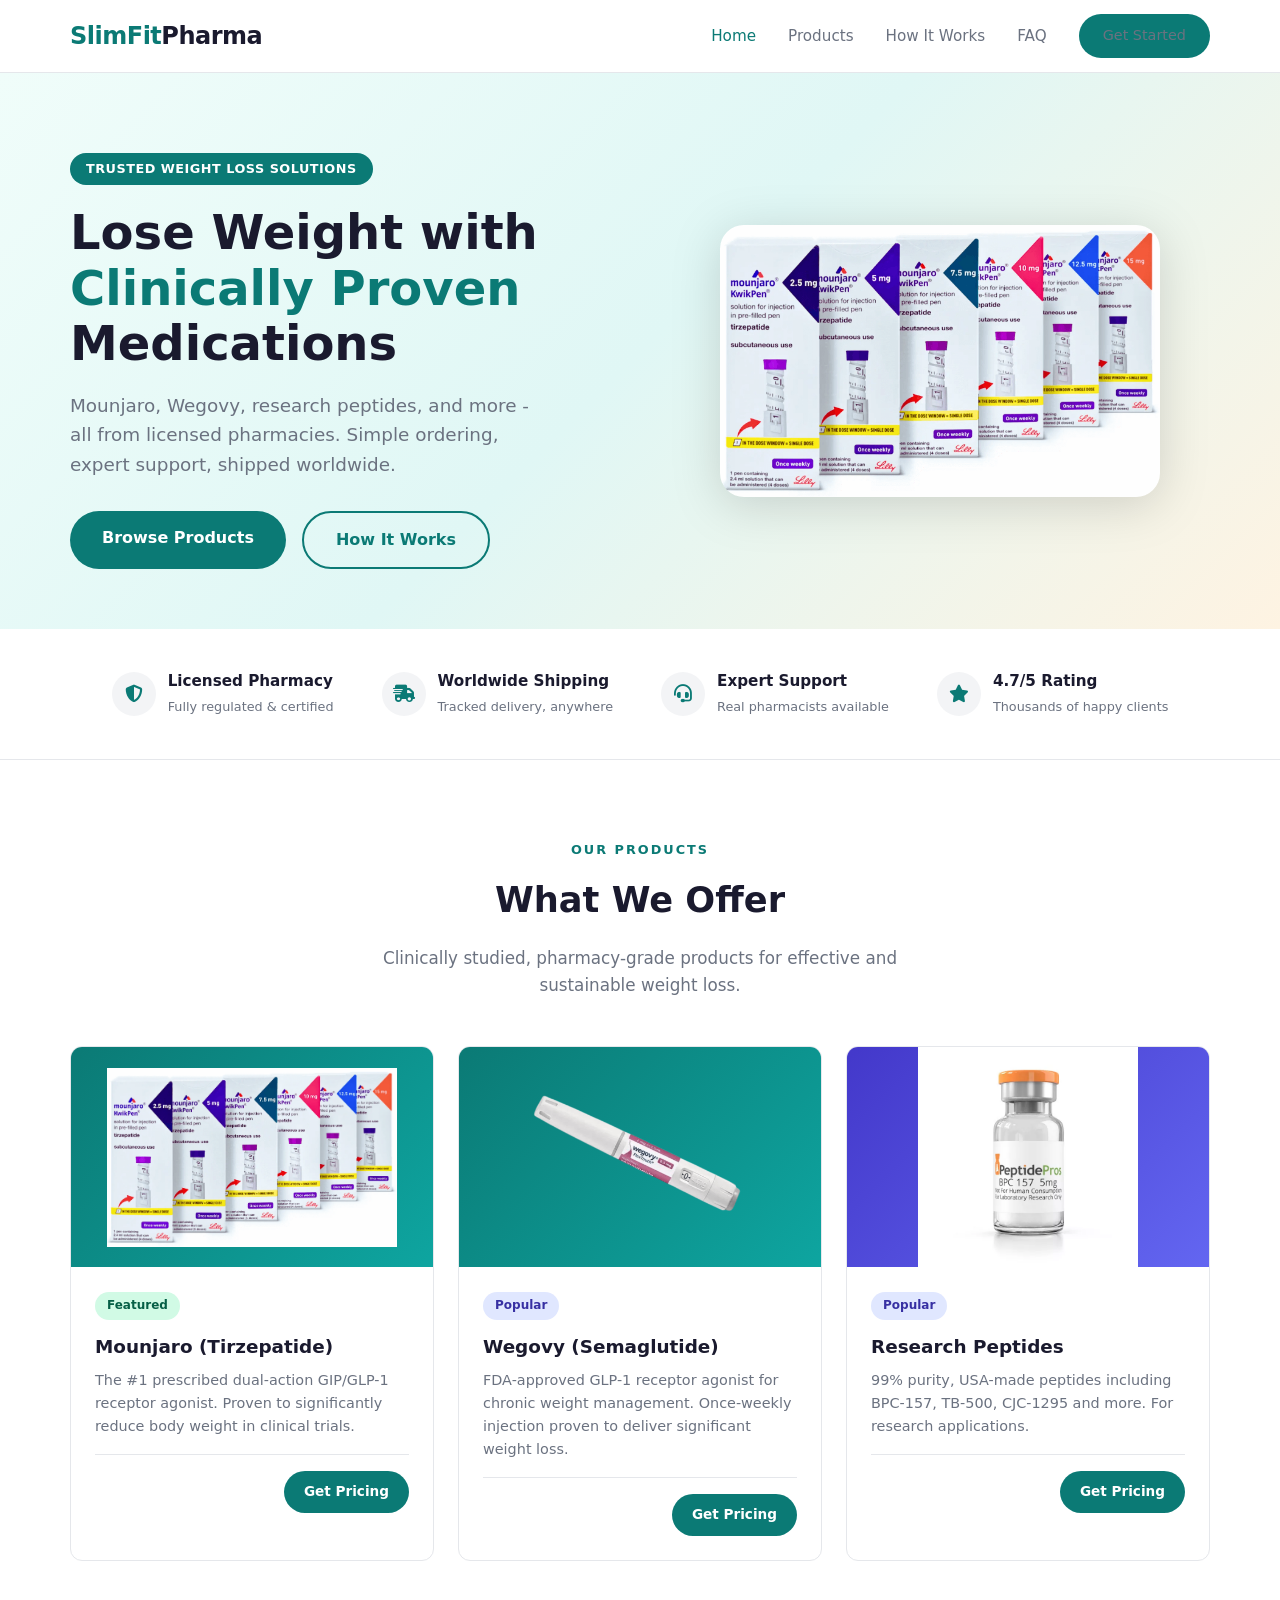
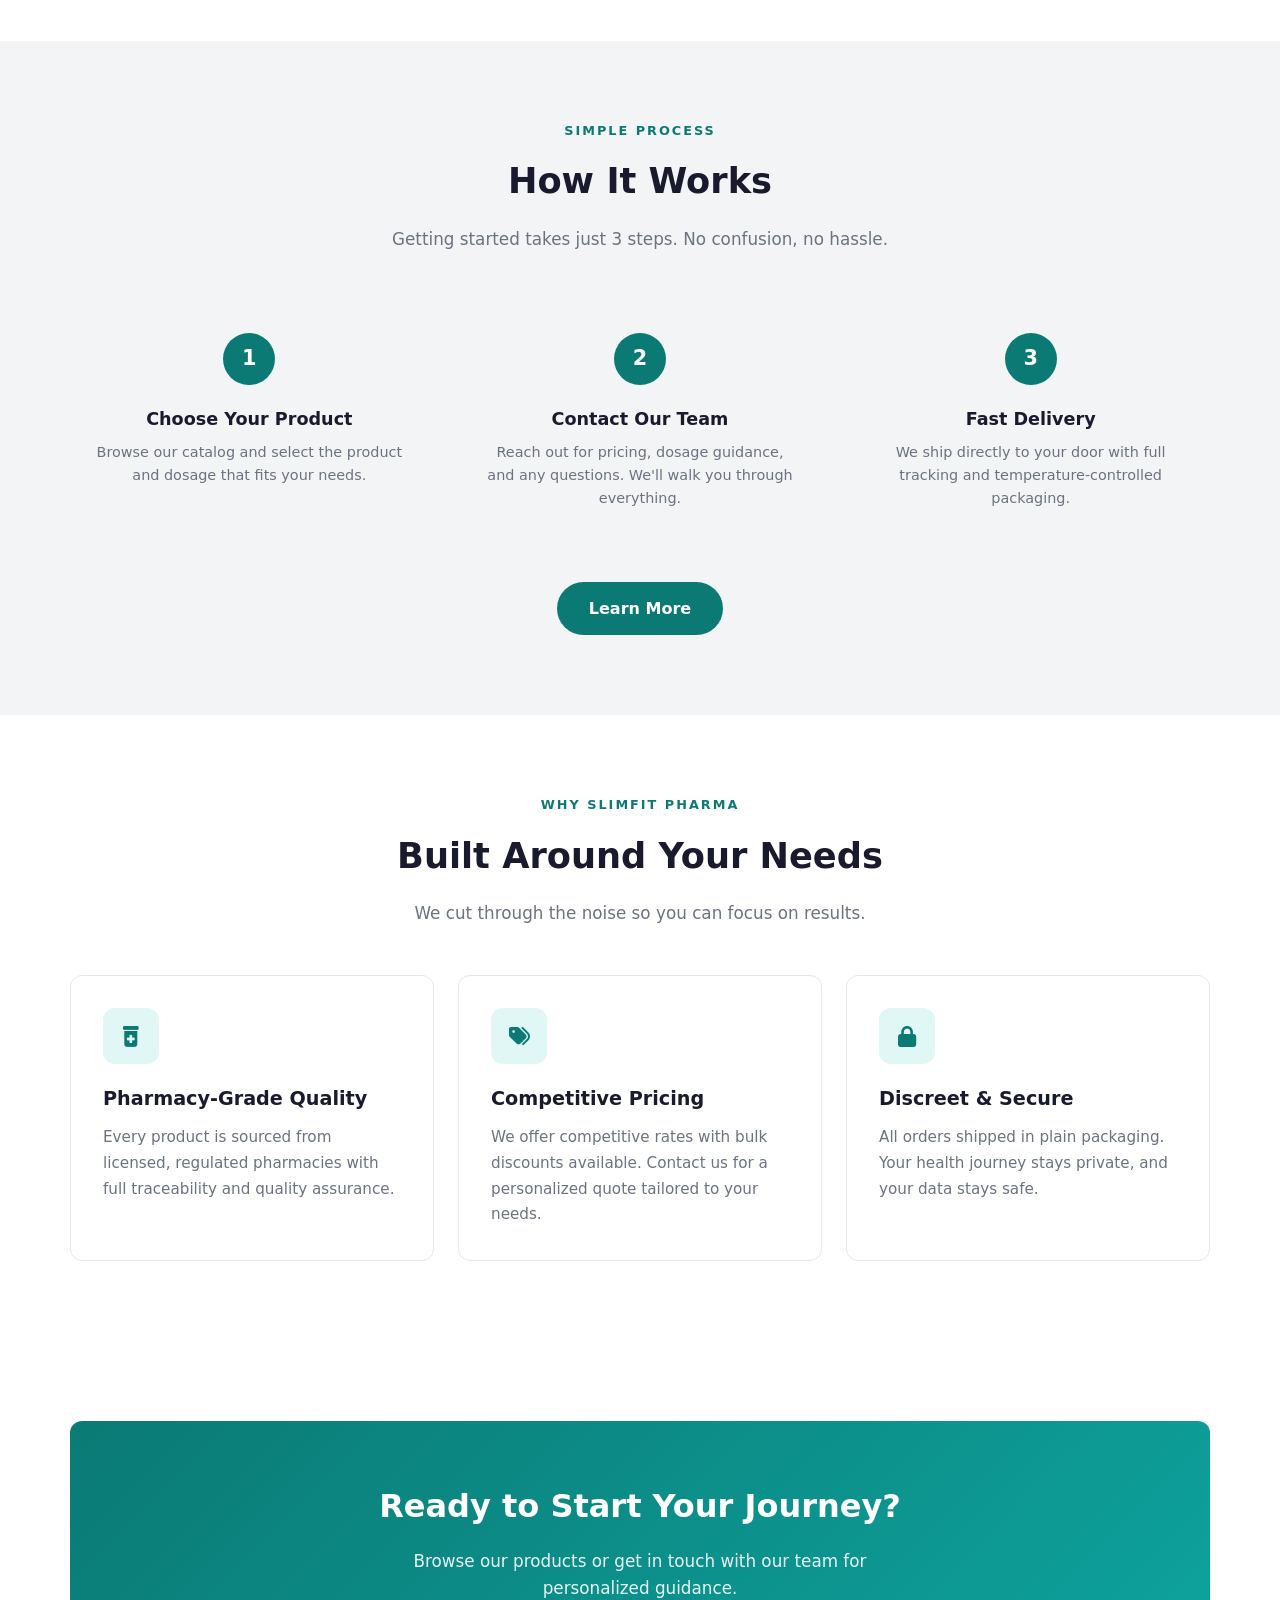
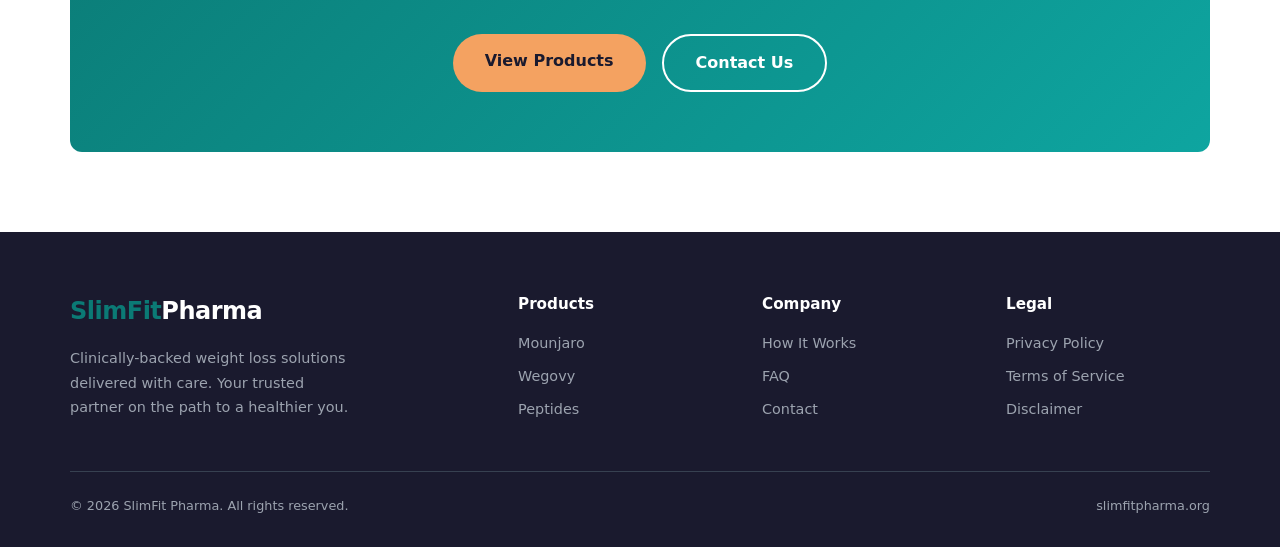
==== index.html @ 724f71b5 "Remove prices, add Wegovy, worldwide shipping, contact-first flow - All prices removed from product " ====
<!DOCTYPE html>
<html lang="en">
<head>
  <meta charset="UTF-8">
  <meta name="viewport" content="width=device-width, initial-scale=1.0">
  <title>SlimFit Pharma - Your Weight Loss Journey, Simplified</title>
  <meta name="description" content="Clinically-backed weight loss solutions. Mounjaro, peptides, and more - delivered to your door with expert guidance.">
  <link rel="stylesheet" href="https://cdnjs.cloudflare.com/ajax/libs/font-awesome/6.5.1/css/all.min.css">
  <link rel="stylesheet" href="css/style.css">
</head>
<body>

  <!-- HEADER -->
  <header>
    <nav class="nav container">
      <a href="index.html" class="logo">SlimFit<span>Pharma</span></a>
      <ul class="nav-links">
        <li><a href="index.html" class="active">Home</a></li>
        <li><a href="products.html">Products</a></li>
        <li><a href="how-it-works.html">How It Works</a></li>
        <li><a href="faq.html">FAQ</a></li>
        <li><a href="contact.html" class="btn btn-primary nav-cta">Get Started</a></li>
      </ul>
      <button class="hamburger" aria-label="Toggle menu">
        <span></span><span></span><span></span>
      </button>
    </nav>
  </header>

  <!-- HERO -->
  <section class="hero">
    <div class="container hero-content">
      <div class="hero-text">
        <span class="hero-badge">TRUSTED WEIGHT LOSS SOLUTIONS</span>
        <h1>Lose Weight with <em>Clinically Proven</em> Medications</h1>
        <p>Mounjaro, Wegovy, research peptides, and more - all from licensed pharmacies. Simple ordering, expert support, shipped worldwide.</p>
        <div class="hero-buttons">
          <a href="products.html" class="btn btn-primary">Browse Products</a>
          <a href="how-it-works.html" class="btn btn-secondary">How It Works</a>
        </div>
      </div>
      <div class="hero-visual">
        <img src="images/mounjaro-kwikpen.png" alt="Mounjaro KwikPen" class="hero-img">
      </div>
    </div>
  </section>

  <!-- TRUST BAR -->
  <div class="trust-bar">
    <div class="container">
      <div class="trust-items">
        <div class="trust-item">
          <div class="trust-icon"><i class="fa-solid fa-shield-halved"></i></div>
          <div class="trust-text">
            <strong>Licensed Pharmacy</strong>
            <span>Fully regulated & certified</span>
          </div>
        </div>
        <div class="trust-item">
          <div class="trust-icon"><i class="fa-solid fa-truck-fast"></i></div>
          <div class="trust-text">
            <strong>Worldwide Shipping</strong>
            <span>Tracked delivery, anywhere</span>
          </div>
        </div>
        <div class="trust-item">
          <div class="trust-icon"><i class="fa-solid fa-headset"></i></div>
          <div class="trust-text">
            <strong>Expert Support</strong>
            <span>Real pharmacists available</span>
          </div>
        </div>
        <div class="trust-item">
          <div class="trust-icon"><i class="fa-solid fa-star"></i></div>
          <div class="trust-text">
            <strong>4.7/5 Rating</strong>
            <span>Thousands of happy clients</span>
          </div>
        </div>
      </div>
    </div>
  </div>

  <!-- FEATURED PRODUCTS -->
  <section>
    <div class="container">
      <div class="text-center">
        <p class="section-label">Our Products</p>
        <h2 class="section-title">What We Offer</h2>
        <p class="section-subtitle">Clinically studied, pharmacy-grade products for effective and sustainable weight loss.</p>
      </div>
      <div class="card-grid">
        <div class="product-card">
          <div class="product-image mounjaro-bg">
            <img src="images/mounjaro-kwikpen.png" alt="Mounjaro KwikPen" class="product-img">
          </div>
          <div class="product-body">
            <span class="product-tag tag-featured">Featured</span>
            <h3>Mounjaro (Tirzepatide)</h3>
            <p>The #1 prescribed dual-action GIP/GLP-1 receptor agonist. Proven to significantly reduce body weight in clinical trials.</p>
            <div class="product-meta">
              <a href="contact.html" class="btn btn-primary btn-sm">Get Pricing</a>
            </div>
          </div>
        </div>
        <div class="product-card">
          <div class="product-image mounjaro-bg">
            <img src="images/wegovy.png" alt="Wegovy Semaglutide Pen" class="product-img">
          </div>
          <div class="product-body">
            <span class="product-tag tag-popular">Popular</span>
            <h3>Wegovy (Semaglutide)</h3>
            <p>FDA-approved GLP-1 receptor agonist for chronic weight management. Once-weekly injection proven to deliver significant weight loss.</p>
            <div class="product-meta">
              <a href="contact.html" class="btn btn-primary btn-sm">Get Pricing</a>
            </div>
          </div>
        </div>
        <div class="product-card">
          <div class="product-image peptide-bg">
            <img src="images/bpc-157.jpg" alt="Research Peptides" class="product-img">
          </div>
          <div class="product-body">
            <span class="product-tag tag-popular">Popular</span>
            <h3>Research Peptides</h3>
            <p>99% purity, USA-made peptides including BPC-157, TB-500, CJC-1295 and more. For research applications.</p>
            <div class="product-meta">
              <a href="contact.html" class="btn btn-primary btn-sm">Get Pricing</a>
            </div>
          </div>
        </div>
      </div>
    </div>
  </section>

  <!-- HOW IT WORKS (preview) -->
  <section style="background: var(--light-gray);">
    <div class="container text-center">
      <p class="section-label">Simple Process</p>
      <h2 class="section-title">How It Works</h2>
      <p class="section-subtitle">Getting started takes just 3 steps. No confusion, no hassle.</p>
      <div class="steps">
        <div class="step">
          <div class="step-number">1</div>
          <h3>Choose Your Product</h3>
          <p>Browse our catalog and select the product and dosage that fits your needs.</p>
        </div>
        <div class="step">
          <div class="step-number">2</div>
          <h3>Contact Our Team</h3>
          <p>Reach out for pricing, dosage guidance, and any questions. We'll walk you through everything.</p>
        </div>
        <div class="step">
          <div class="step-number">3</div>
          <h3>Fast Delivery</h3>
          <p>We ship directly to your door with full tracking and temperature-controlled packaging.</p>
        </div>
      </div>
      <div style="margin-top: 40px;">
        <a href="how-it-works.html" class="btn btn-primary">Learn More</a>
      </div>
    </div>
  </section>

  <!-- WHY CHOOSE US -->
  <section>
    <div class="container">
      <div class="text-center">
        <p class="section-label">Why SlimFit Pharma</p>
        <h2 class="section-title">Built Around Your Needs</h2>
        <p class="section-subtitle">We cut through the noise so you can focus on results.</p>
      </div>
      <div class="card-grid">
        <div class="card">
          <div class="card-icon"><i class="fa-solid fa-prescription-bottle-medical"></i></div>
          <h3>Pharmacy-Grade Quality</h3>
          <p>Every product is sourced from licensed, regulated pharmacies with full traceability and quality assurance.</p>
        </div>
        <div class="card">
          <div class="card-icon"><i class="fa-solid fa-tags"></i></div>
          <h3>Competitive Pricing</h3>
          <p>We offer competitive rates with bulk discounts available. Contact us for a personalized quote tailored to your needs.</p>
        </div>
        <div class="card">
          <div class="card-icon"><i class="fa-solid fa-lock"></i></div>
          <h3>Discreet & Secure</h3>
          <p>All orders shipped in plain packaging. Your health journey stays private, and your data stays safe.</p>
        </div>
      </div>
    </div>
  </section>

  <!-- CTA -->
  <section style="padding-bottom: 80px;">
    <div class="cta-section">
      <h2>Ready to Start Your Journey?</h2>
      <p>Browse our products or get in touch with our team for personalized guidance.</p>
      <div style="display: flex; gap: 16px; justify-content: center; flex-wrap: wrap;">
        <a href="products.html" class="btn btn-accent">View Products</a>
        <a href="contact.html" class="btn btn-secondary" style="border-color: white; color: white;">Contact Us</a>
      </div>
    </div>
  </section>

  <!-- FOOTER -->
  <footer>
    <div class="container">
      <div class="footer-grid">
        <div class="footer-brand">
          <div class="logo">SlimFit<span>Pharma</span></div>
          <p>Clinically-backed weight loss solutions delivered with care. Your trusted partner on the path to a healthier you.</p>
        </div>
        <div class="footer-col">
          <h4>Products</h4>
          <a href="products.html">Mounjaro</a>
          <a href="products.html">Wegovy</a>
          <a href="products.html">Peptides</a>
        </div>
        <div class="footer-col">
          <h4>Company</h4>
          <a href="how-it-works.html">How It Works</a>
          <a href="faq.html">FAQ</a>
          <a href="contact.html">Contact</a>
        </div>
        <div class="footer-col">
          <h4>Legal</h4>
          <a href="#">Privacy Policy</a>
          <a href="#">Terms of Service</a>
          <a href="#">Disclaimer</a>
        </div>
      </div>
      <div class="footer-bottom">
        <span>&copy; 2026 SlimFit Pharma. All rights reserved.</span>
        <span>slimfitpharma.org</span>
      </div>
    </div>
  </footer>

  <script src="js/main.js"></script>
</body>
</html>
---- css/style.css ----
/* ===== RESET & BASE ===== */
*, *::before, *::after { box-sizing: border-box; margin: 0; padding: 0; }

:root {
  --primary: #0B7A75;
  --primary-dark: #065A56;
  --accent: #F4A261;
  --dark: #1A1A2E;
  --gray: #6B7280;
  --light-gray: #F3F4F6;
  --white: #FFFFFF;
  --radius: 12px;
  --shadow: 0 2px 16px rgba(0,0,0,0.08);
  --max-width: 1140px;
}

html { scroll-behavior: smooth; }

body {
  font-family: 'Segoe UI', system-ui, -apple-system, sans-serif;
  color: var(--dark);
  line-height: 1.6;
  background: var(--white);
}

a { text-decoration: none; color: inherit; }
ul { list-style: none; }
img { max-width: 100%; display: block; }

.container {
  width: 90%;
  max-width: var(--max-width);
  margin: 0 auto;
}

/* ===== BUTTONS ===== */
.btn {
  display: inline-block;
  padding: 14px 32px;
  border-radius: 50px;
  font-weight: 600;
  font-size: 1rem;
  cursor: pointer;
  transition: all 0.3s ease;
  border: none;
}

.btn-primary {
  background: var(--primary);
  color: var(--white);
}
.btn-primary:hover { background: var(--primary-dark); transform: translateY(-2px); }

.btn-secondary {
  background: transparent;
  color: var(--primary);
  border: 2px solid var(--primary);
}
.btn-secondary:hover { background: var(--primary); color: var(--white); }

.btn-accent {
  background: var(--accent);
  color: var(--dark);
}
.btn-accent:hover { background: #e8943a; transform: translateY(-2px); }

/* ===== HEADER / NAV ===== */
header {
  position: sticky;
  top: 0;
  background: var(--white);
  border-bottom: 1px solid #e5e7eb;
  z-index: 1000;
  padding: 0 0;
}

.nav {
  display: flex;
  align-items: center;
  justify-content: space-between;
  height: 72px;
}

.logo {
  font-size: 1.5rem;
  font-weight: 800;
  color: var(--primary);
  letter-spacing: -0.5px;
}
.logo span { color: var(--dark); }

.nav-links {
  display: flex;
  align-items: center;
  gap: 32px;
}

.nav-links a {
  font-size: 0.95rem;
  font-weight: 500;
  color: var(--gray);
  transition: color 0.2s;
}
.nav-links a:hover,
.nav-links a.active { color: var(--primary); }

.nav-cta {
  padding: 10px 24px !important;
  font-size: 0.9rem !important;
}

.hamburger {
  display: none;
  flex-direction: column;
  gap: 5px;
  cursor: pointer;
  background: none;
  border: none;
  padding: 4px;
}
.hamburger span {
  width: 24px;
  height: 2.5px;
  background: var(--dark);
  border-radius: 2px;
  transition: all 0.3s;
}

/* ===== HERO ===== */
.hero {
  padding: 80px 0 60px;
  background: linear-gradient(135deg, #f0fdfa 0%, #e0f7f5 50%, #fef3e2 100%);
}

.hero-content {
  display: grid;
  grid-template-columns: 1fr 1fr;
  gap: 60px;
  align-items: center;
}

.hero-badge {
  display: inline-block;
  background: var(--primary);
  color: var(--white);
  padding: 6px 16px;
  border-radius: 50px;
  font-size: 0.8rem;
  font-weight: 600;
  margin-bottom: 20px;
  letter-spacing: 0.5px;
}

.hero h1 {
  font-size: 3rem;
  font-weight: 800;
  line-height: 1.15;
  margin-bottom: 20px;
  color: var(--dark);
}

.hero h1 em {
  color: var(--primary);
  font-style: normal;
}

.hero p {
  font-size: 1.15rem;
  color: var(--gray);
  margin-bottom: 32px;
  max-width: 480px;
}

.hero-buttons { display: flex; gap: 16px; flex-wrap: wrap; }

.hero-visual {
  display: flex;
  align-items: center;
  justify-content: center;
}

.hero-img {
  width: 100%;
  max-width: 440px;
  border-radius: 24px;
  object-fit: contain;
  filter: drop-shadow(0 8px 24px rgba(0,0,0,0.15));
}

/* ===== SECTIONS ===== */
section { padding: 80px 0; }

.section-label {
  font-size: 0.8rem;
  font-weight: 700;
  text-transform: uppercase;
  letter-spacing: 2px;
  color: var(--primary);
  margin-bottom: 12px;
}

.section-title {
  font-size: 2.2rem;
  font-weight: 800;
  margin-bottom: 16px;
  color: var(--dark);
}

.section-subtitle {
  font-size: 1.05rem;
  color: var(--gray);
  max-width: 600px;
  margin-bottom: 48px;
}

.text-center { text-align: center; }
.text-center .section-subtitle { margin-left: auto; margin-right: auto; }

/* ===== TRUST BAR ===== */
.trust-bar {
  padding: 40px 0;
  background: var(--white);
  border-bottom: 1px solid #e5e7eb;
}

.trust-items {
  display: flex;
  justify-content: center;
  gap: 48px;
  flex-wrap: wrap;
}

.trust-item {
  text-align: center;
  display: flex;
  align-items: center;
  gap: 12px;
}

.trust-icon {
  width: 44px;
  height: 44px;
  background: var(--light-gray);
  border-radius: 50%;
  display: flex;
  align-items: center;
  justify-content: center;
  font-size: 1.1rem;
  flex-shrink: 0;
  color: var(--primary);
}

.trust-text {
  text-align: left;
}

.trust-text strong {
  display: block;
  font-size: 0.95rem;
  color: var(--dark);
}

.trust-text span {
  font-size: 0.8rem;
  color: var(--gray);
}

/* ===== CARDS GRID ===== */
.card-grid {
  display: grid;
  grid-template-columns: repeat(auto-fit, minmax(300px, 1fr));
  gap: 24px;
}

.card {
  background: var(--white);
  border: 1px solid #e5e7eb;
  border-radius: var(--radius);
  padding: 32px;
  transition: all 0.3s ease;
}
.card:hover { box-shadow: var(--shadow); transform: translateY(-4px); }

.card-icon {
  width: 56px;
  height: 56px;
  background: #e0f7f5;
  border-radius: 12px;
  display: flex;
  align-items: center;
  justify-content: center;
  font-size: 1.3rem;
  margin-bottom: 20px;
  color: var(--primary);
}

.card h3 {
  font-size: 1.2rem;
  font-weight: 700;
  margin-bottom: 10px;
}

.card p {
  font-size: 0.95rem;
  color: var(--gray);
  line-height: 1.7;
}

/* ===== PRODUCT CARDS ===== */
.product-card {
  background: var(--white);
  border: 1px solid #e5e7eb;
  border-radius: var(--radius);
  overflow: hidden;
  transition: all 0.3s ease;
}
.product-card:hover { box-shadow: var(--shadow); transform: translateY(-4px); }

.product-image {
  height: 220px;
  display: flex;
  align-items: center;
  justify-content: center;
  font-weight: 600;
  font-size: 1rem;
  color: var(--white);
  overflow: hidden;
}

.product-img {
  max-height: 100%;
  max-width: 80%;
  object-fit: contain;
}

.product-image.mounjaro-bg {
  background: linear-gradient(135deg, #0B7A75, #0ea5a0);
}
.product-image.peptide-bg {
  background: linear-gradient(135deg, #4338ca, #6366f1);
}

.product-body {
  padding: 24px;
}

.product-tag {
  display: inline-block;
  padding: 4px 12px;
  border-radius: 50px;
  font-size: 0.75rem;
  font-weight: 600;
  margin-bottom: 12px;
}

.tag-featured {
  background: #d1fae5;
  color: #065f46;
}
.tag-popular {
  background: #e0e7ff;
  color: #3730a3;
}

.product-body h3 {
  font-size: 1.15rem;
  font-weight: 700;
  margin-bottom: 8px;
}

.product-body p {
  font-size: 0.9rem;
  color: var(--gray);
  margin-bottom: 16px;
  line-height: 1.6;
}

.product-meta {
  display: flex;
  align-items: center;
  justify-content: flex-end;
  padding-top: 16px;
  border-top: 1px solid #e5e7eb;
}

.product-price {
  font-size: 1.3rem;
  font-weight: 800;
  color: var(--primary);
}

.product-price span {
  font-size: 0.8rem;
  font-weight: 400;
  color: var(--gray);
}

.btn-sm {
  padding: 10px 20px;
  font-size: 0.85rem;
}

/* ===== STEPS ===== */
.steps {
  display: grid;
  grid-template-columns: repeat(auto-fit, minmax(240px, 1fr));
  gap: 32px;
  counter-reset: step;
}

.step {
  text-align: center;
  padding: 32px 24px;
  position: relative;
}

.step-number {
  width: 52px;
  height: 52px;
  background: var(--primary);
  color: var(--white);
  border-radius: 50%;
  display: flex;
  align-items: center;
  justify-content: center;
  font-size: 1.3rem;
  font-weight: 800;
  margin: 0 auto 20px;
}

.step h3 {
  font-size: 1.1rem;
  font-weight: 700;
  margin-bottom: 8px;
}

.step p {
  font-size: 0.9rem;
  color: var(--gray);
}

/* ===== FAQ ACCORDION ===== */
.faq-list {
  max-width: 720px;
  margin: 0 auto;
}

.faq-item {
  border-bottom: 1px solid #e5e7eb;
}

.faq-question {
  width: 100%;
  background: none;
  border: none;
  padding: 20px 0;
  text-align: left;
  font-size: 1.05rem;
  font-weight: 600;
  color: var(--dark);
  cursor: pointer;
  display: flex;
  justify-content: space-between;
  align-items: center;
  gap: 16px;
  font-family: inherit;
}

.faq-question::after {
  content: '+';
  font-size: 1.4rem;
  color: var(--primary);
  font-weight: 300;
  flex-shrink: 0;
  transition: transform 0.3s;
}

.faq-item.open .faq-question::after {
  content: '-';
}

.faq-answer {
  max-height: 0;
  overflow: hidden;
  transition: max-height 0.3s ease;
}

.faq-answer p {
  padding: 0 0 20px;
  font-size: 0.95rem;
  color: var(--gray);
  line-height: 1.7;
}

/* ===== CTA SECTION ===== */
.cta-section {
  background: linear-gradient(135deg, var(--primary), #0ea5a0);
  color: var(--white);
  text-align: center;
  border-radius: var(--radius);
  padding: 60px 40px;
  margin: 0 auto;
  max-width: var(--max-width);
}

.cta-section h2 {
  font-size: 2rem;
  font-weight: 800;
  margin-bottom: 16px;
}

.cta-section p {
  font-size: 1.05rem;
  opacity: 0.9;
  margin-bottom: 32px;
  max-width: 500px;
  margin-left: auto;
  margin-right: auto;
}

/* ===== CONTACT FORM ===== */
.contact-grid {
  display: grid;
  grid-template-columns: 1fr 1fr;
  gap: 48px;
  align-items: start;
}

.form-group {
  margin-bottom: 20px;
}

.form-group label {
  display: block;
  font-size: 0.9rem;
  font-weight: 600;
  margin-bottom: 6px;
  color: var(--dark);
}

.form-group input,
.form-group select,
.form-group textarea {
  width: 100%;
  padding: 12px 16px;
  border: 1px solid #d1d5db;
  border-radius: 8px;
  font-size: 0.95rem;
  font-family: inherit;
  transition: border-color 0.2s;
  background: var(--white);
}

.form-group input:focus,
.form-group select:focus,
.form-group textarea:focus {
  outline: none;
  border-color: var(--primary);
}

.form-group textarea { resize: vertical; min-height: 120px; }

.contact-info-card {
  background: var(--light-gray);
  border-radius: var(--radius);
  padding: 32px;
  margin-bottom: 24px;
}

.contact-info-card h3 {
  font-size: 1.1rem;
  font-weight: 700;
  margin-bottom: 16px;
}

.contact-info-item {
  display: flex;
  align-items: flex-start;
  gap: 12px;
  margin-bottom: 16px;
}

.contact-info-item:last-child { margin-bottom: 0; }

.contact-info-icon {
  width: 36px;
  height: 36px;
  background: var(--white);
  border-radius: 8px;
  display: flex;
  align-items: center;
  justify-content: center;
  flex-shrink: 0;
  color: var(--primary);
  font-size: 0.95rem;
}

.contact-info-item p {
  font-size: 0.9rem;
  color: var(--gray);
}
.contact-info-item strong {
  color: var(--dark);
  display: block;
  margin-bottom: 2px;
}

/* ===== FOOTER ===== */
footer {
  background: var(--dark);
  color: #9ca3af;
  padding: 60px 0 30px;
}

.footer-grid {
  display: grid;
  grid-template-columns: 2fr 1fr 1fr 1fr;
  gap: 40px;
  margin-bottom: 40px;
}

.footer-brand .logo { margin-bottom: 16px; }
.footer-brand .logo span { color: var(--white); }

.footer-brand p {
  font-size: 0.9rem;
  line-height: 1.7;
  max-width: 280px;
}

.footer-col h4 {
  color: var(--white);
  font-size: 0.95rem;
  font-weight: 700;
  margin-bottom: 16px;
}

.footer-col a {
  display: block;
  font-size: 0.9rem;
  margin-bottom: 10px;
  transition: color 0.2s;
}
.footer-col a:hover { color: var(--white); }

.footer-bottom {
  border-top: 1px solid #374151;
  padding-top: 24px;
  display: flex;
  justify-content: space-between;
  font-size: 0.8rem;
  flex-wrap: wrap;
  gap: 12px;
}

.footer-bottom a { transition: color 0.2s; }
.footer-bottom a:hover { color: var(--white); }

/* ===== PAGE HEADER ===== */
.page-header {
  padding: 60px 0 40px;
  background: var(--light-gray);
  text-align: center;
}

.page-header h1 {
  font-size: 2.4rem;
  font-weight: 800;
  margin-bottom: 12px;
}

.page-header p {
  font-size: 1.05rem;
  color: var(--gray);
  max-width: 520px;
  margin: 0 auto;
}

/* ===== RESPONSIVE ===== */
@media (max-width: 768px) {
  .hamburger { display: flex; }

  .nav-links {
    display: none;
    position: absolute;
    top: 72px;
    left: 0;
    right: 0;
    background: var(--white);
    flex-direction: column;
    padding: 24px;
    gap: 20px;
    border-bottom: 1px solid #e5e7eb;
    box-shadow: 0 8px 24px rgba(0,0,0,0.1);
  }

  .nav-links.open { display: flex; }

  .hero-content {
    grid-template-columns: 1fr;
    gap: 40px;
    text-align: center;
  }

  .hero h1 { font-size: 2.2rem; }
  .hero p { margin: 0 auto 32px; }
  .hero-buttons { justify-content: center; }
  .hero-visual { order: -1; }
  .hero-img { max-width: 300px; }

  .section-title { font-size: 1.8rem; }

  .trust-items { gap: 24px; }

  .footer-grid {
    grid-template-columns: 1fr 1fr;
    gap: 32px;
  }

  .contact-grid { grid-template-columns: 1fr; }

  .footer-bottom { flex-direction: column; text-align: center; }

  .cta-section { margin: 0 16px; padding: 40px 24px; }
}

@media (max-width: 480px) {
  .hero h1 { font-size: 1.8rem; }
  .trust-items { flex-direction: column; align-items: center; }
  .footer-grid { grid-template-columns: 1fr; }
  .hero-buttons { flex-direction: column; align-items: center; }
}
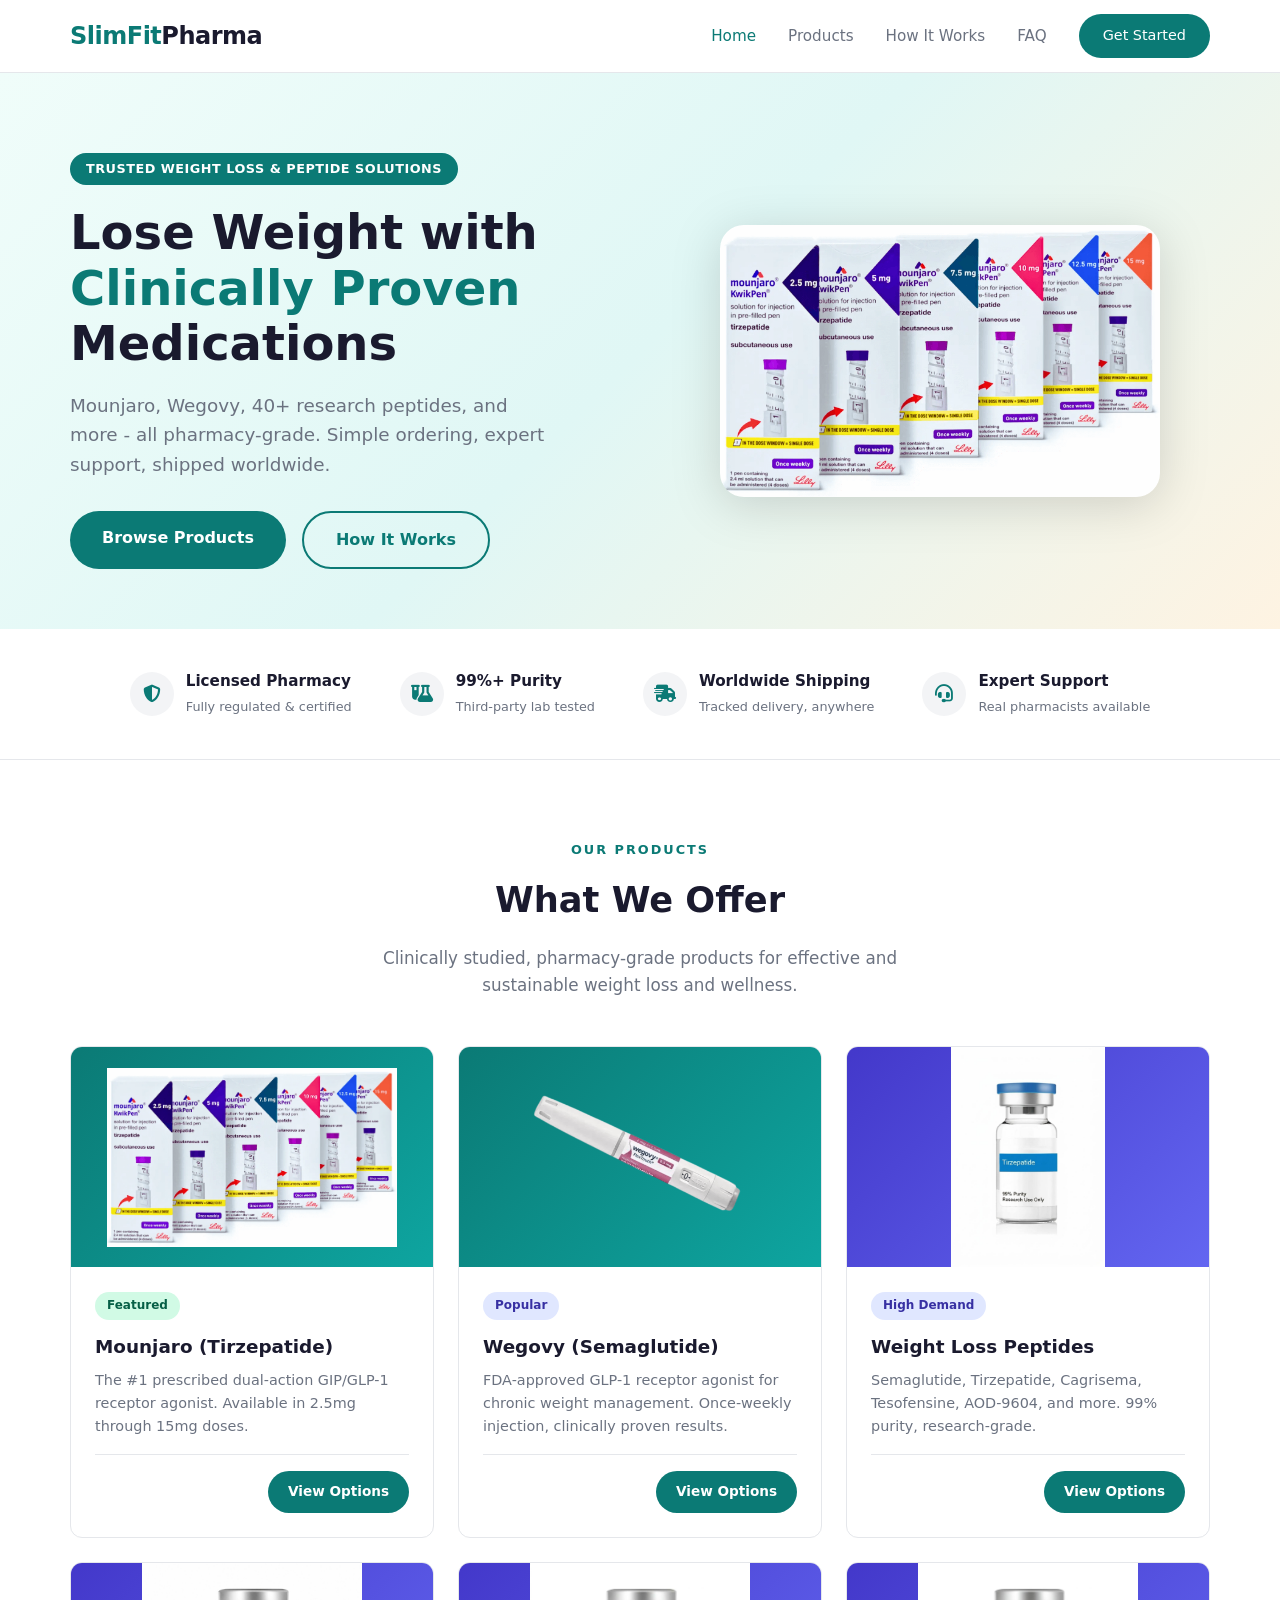
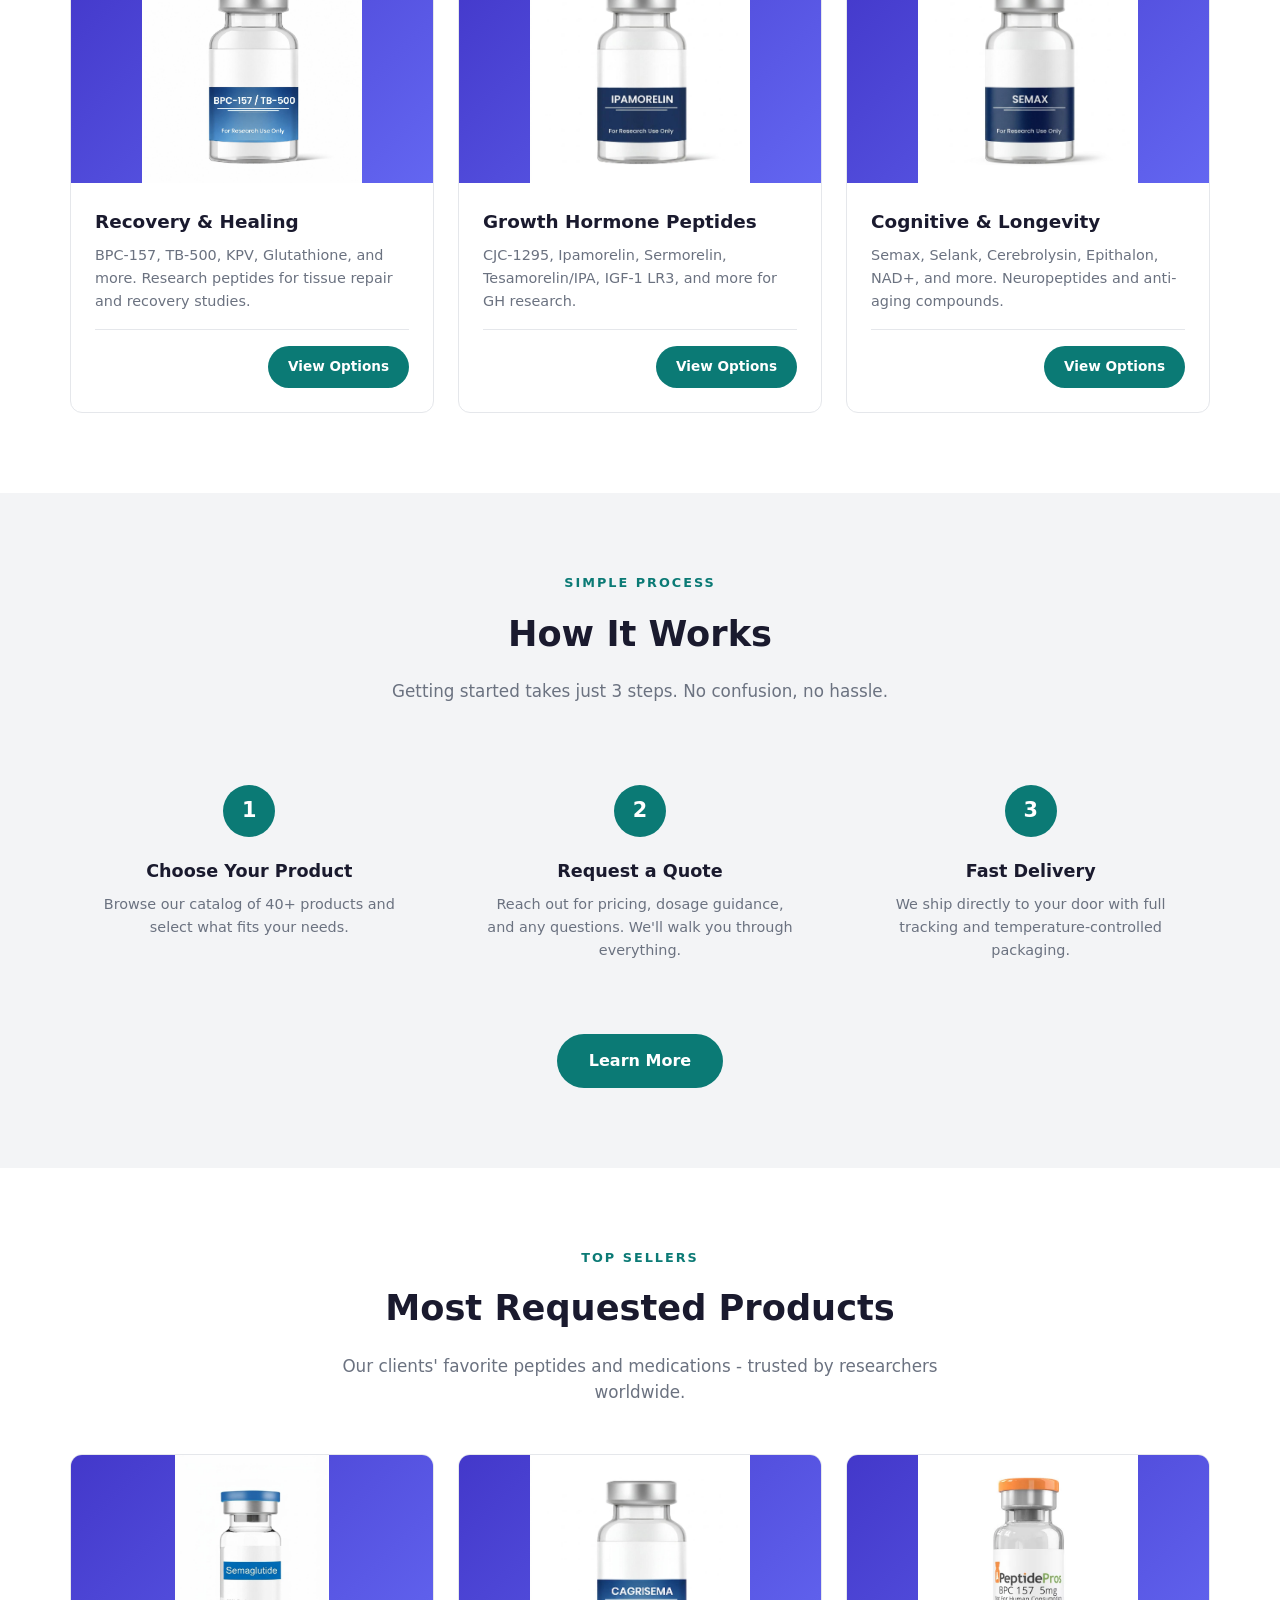
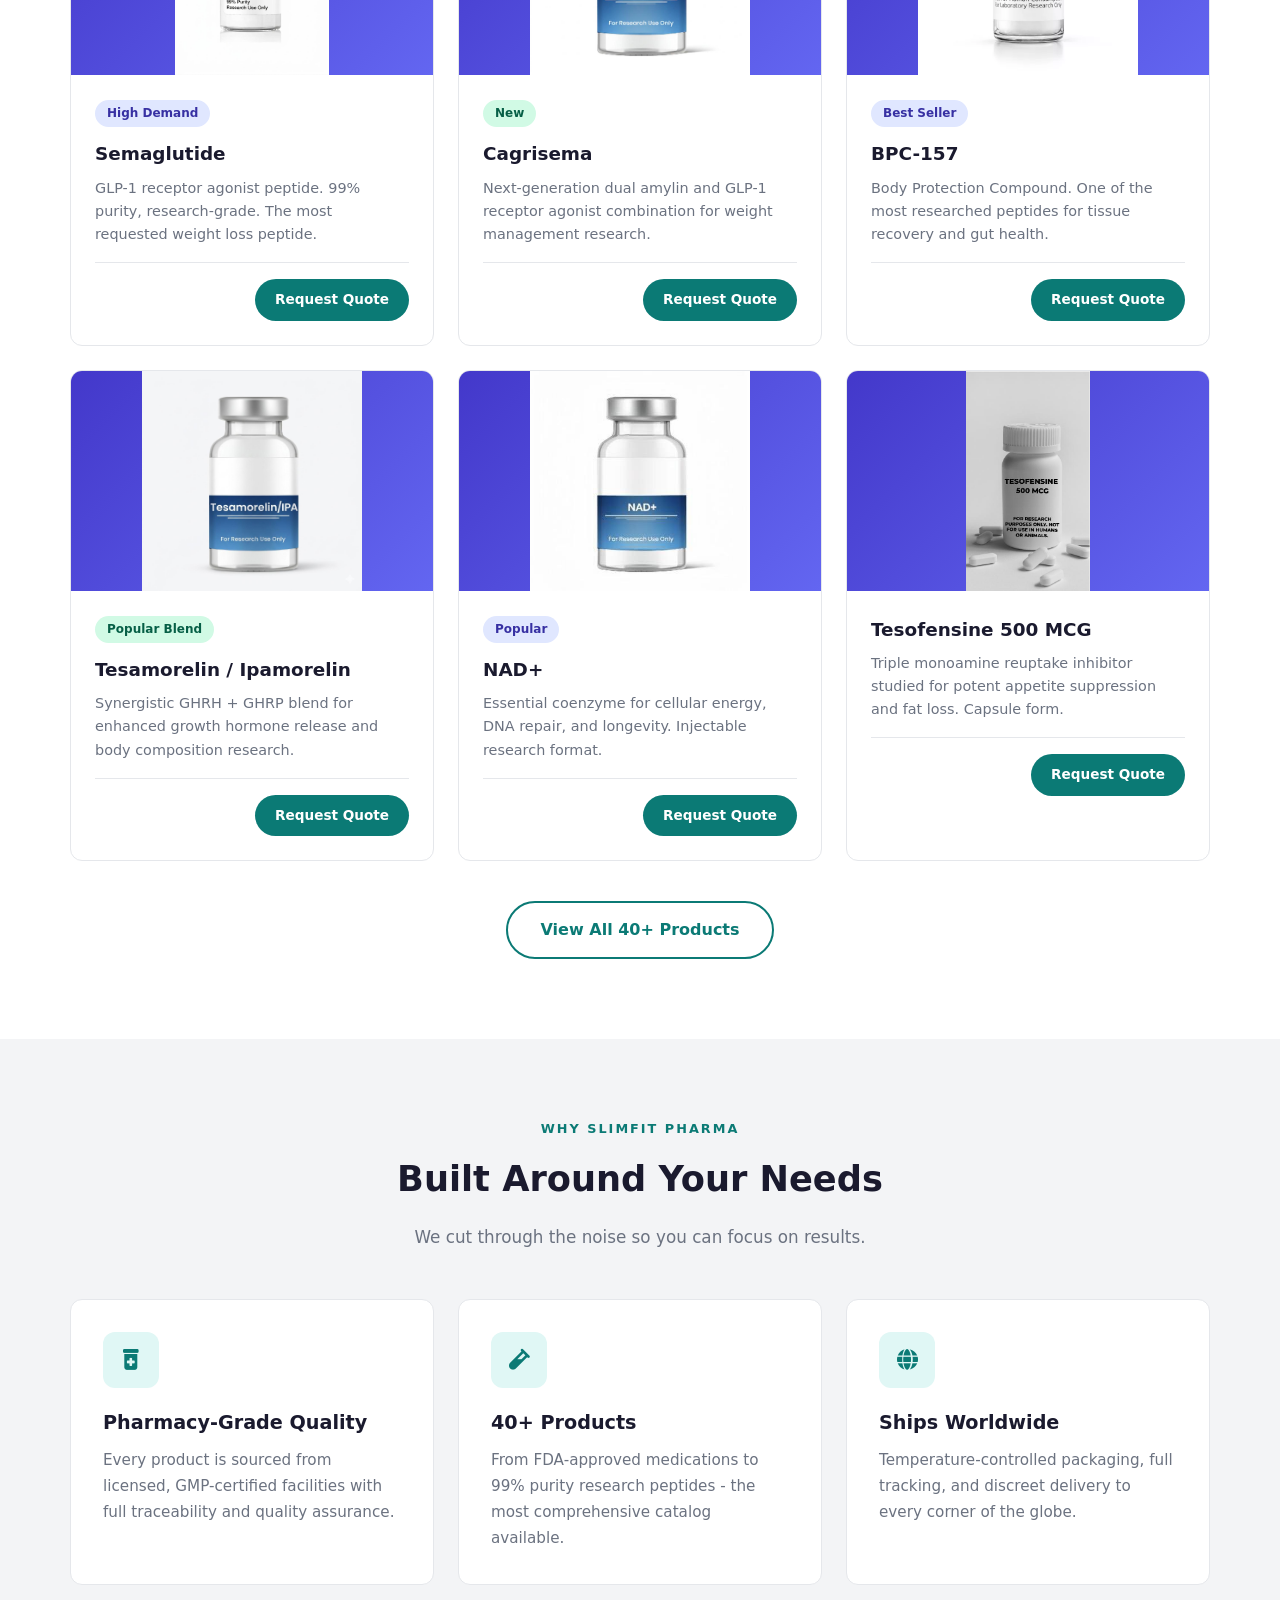
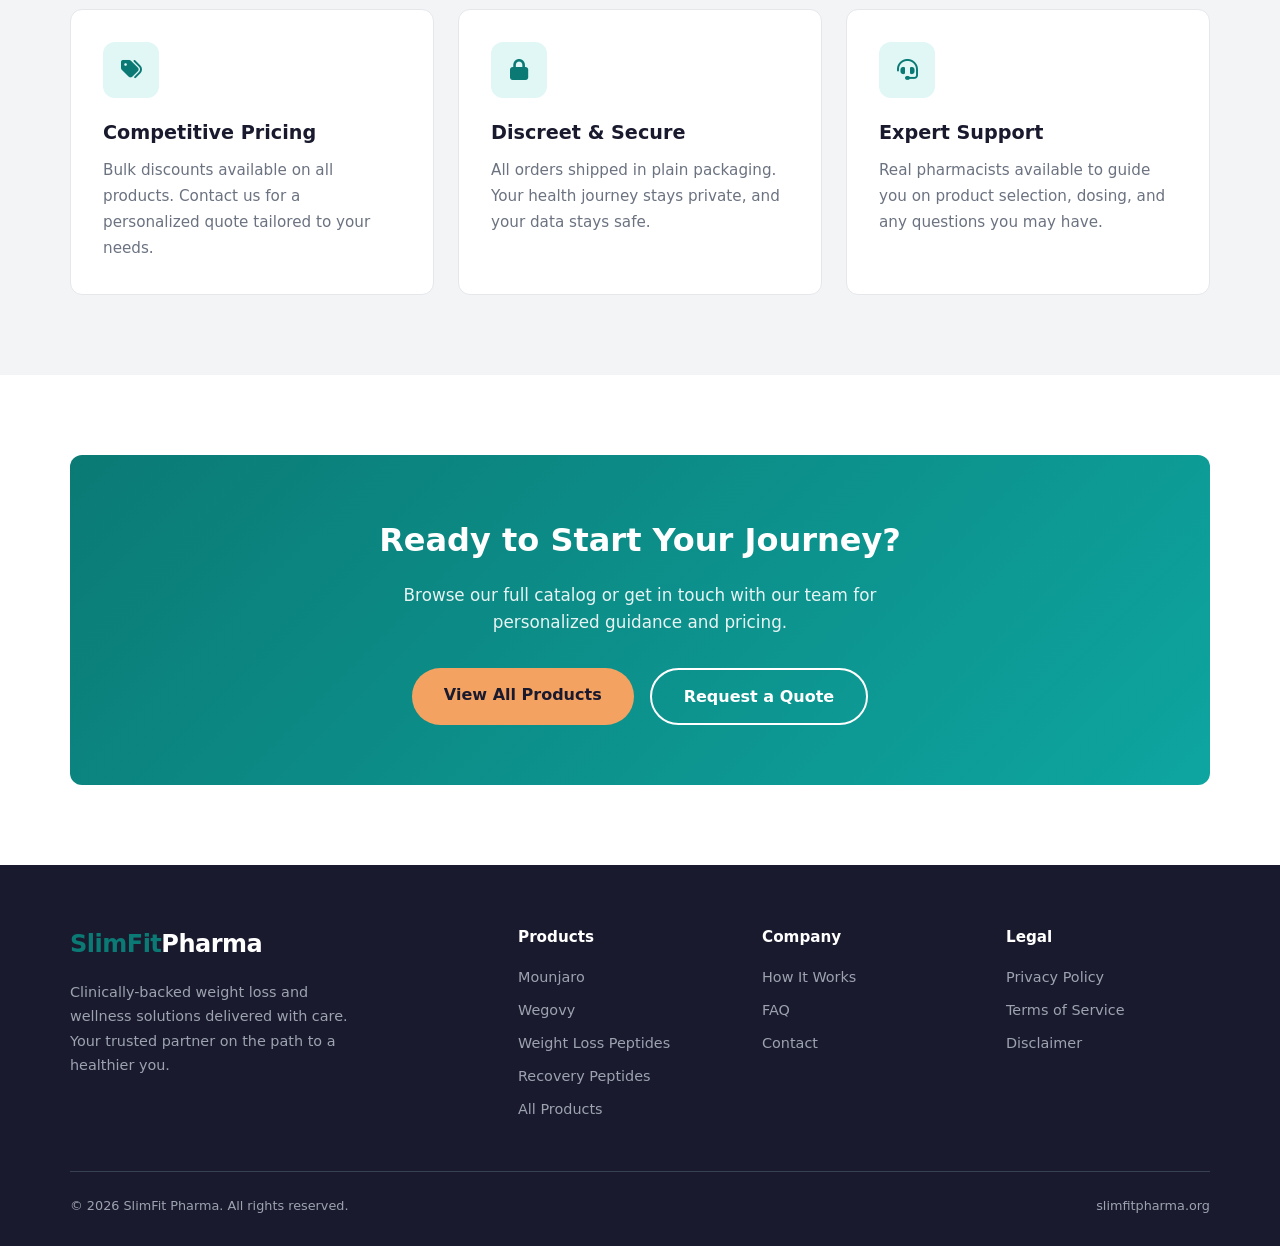
==== commit 9309b6b0: "Add 37 product images and expand catalog to 40+ products - Added 37 new product images with proper n" ====
--- a/index.html
+++ b/index.html
@@ -4,7 +4,7 @@
   <meta charset="UTF-8">
   <meta name="viewport" content="width=device-width, initial-scale=1.0">
   <title>SlimFit Pharma - Your Weight Loss Journey, Simplified</title>
-  <meta name="description" content="Clinically-backed weight loss solutions. Mounjaro, peptides, and more - delivered to your door with expert guidance.">
+  <meta name="description" content="Clinically-backed weight loss solutions. Mounjaro, Wegovy, research peptides, and more - delivered to your door with expert guidance.">
   <link rel="stylesheet" href="https://cdnjs.cloudflare.com/ajax/libs/font-awesome/6.5.1/css/all.min.css">
   <link rel="stylesheet" href="css/style.css">
 </head>
@@ -31,9 +31,9 @@
   <section class="hero">
     <div class="container hero-content">
       <div class="hero-text">
-        <span class="hero-badge">TRUSTED WEIGHT LOSS SOLUTIONS</span>
+        <span class="hero-badge">TRUSTED WEIGHT LOSS & PEPTIDE SOLUTIONS</span>
         <h1>Lose Weight with <em>Clinically Proven</em> Medications</h1>
-        <p>Mounjaro, Wegovy, research peptides, and more - all from licensed pharmacies. Simple ordering, expert support, shipped worldwide.</p>
+        <p>Mounjaro, Wegovy, 40+ research peptides, and more - all pharmacy-grade. Simple ordering, expert support, shipped worldwide.</p>
         <div class="hero-buttons">
           <a href="products.html" class="btn btn-primary">Browse Products</a>
           <a href="how-it-works.html" class="btn btn-secondary">How It Works</a>
@@ -57,6 +57,13 @@
           </div>
         </div>
         <div class="trust-item">
+          <div class="trust-icon"><i class="fa-solid fa-flask-vial"></i></div>
+          <div class="trust-text">
+            <strong>99%+ Purity</strong>
+            <span>Third-party lab tested</span>
+          </div>
+        </div>
+        <div class="trust-item">
           <div class="trust-icon"><i class="fa-solid fa-truck-fast"></i></div>
           <div class="trust-text">
             <strong>Worldwide Shipping</strong>
@@ -70,13 +77,6 @@
             <span>Real pharmacists available</span>
           </div>
         </div>
-        <div class="trust-item">
-          <div class="trust-icon"><i class="fa-solid fa-star"></i></div>
-          <div class="trust-text">
-            <strong>4.7/5 Rating</strong>
-            <span>Thousands of happy clients</span>
-          </div>
-        </div>
       </div>
     </div>
   </div>
@@ -87,7 +87,7 @@
       <div class="text-center">
         <p class="section-label">Our Products</p>
         <h2 class="section-title">What We Offer</h2>
-        <p class="section-subtitle">Clinically studied, pharmacy-grade products for effective and sustainable weight loss.</p>
+        <p class="section-subtitle">Clinically studied, pharmacy-grade products for effective and sustainable weight loss and wellness.</p>
       </div>
       <div class="card-grid">
         <div class="product-card">
@@ -97,9 +97,9 @@
           <div class="product-body">
             <span class="product-tag tag-featured">Featured</span>
             <h3>Mounjaro (Tirzepatide)</h3>
-            <p>The #1 prescribed dual-action GIP/GLP-1 receptor agonist. Proven to significantly reduce body weight in clinical trials.</p>
-            <div class="product-meta">
-              <a href="contact.html" class="btn btn-primary btn-sm">Get Pricing</a>
+            <p>The #1 prescribed dual-action GIP/GLP-1 receptor agonist. Available in 2.5mg through 15mg doses.</p>
+            <div class="product-meta">
+              <a href="products.html" class="btn btn-primary btn-sm">View Options</a>
             </div>
           </div>
         </div>
@@ -110,22 +110,58 @@
           <div class="product-body">
             <span class="product-tag tag-popular">Popular</span>
             <h3>Wegovy (Semaglutide)</h3>
-            <p>FDA-approved GLP-1 receptor agonist for chronic weight management. Once-weekly injection proven to deliver significant weight loss.</p>
-            <div class="product-meta">
-              <a href="contact.html" class="btn btn-primary btn-sm">Get Pricing</a>
-            </div>
-          </div>
-        </div>
-        <div class="product-card">
-          <div class="product-image peptide-bg">
-            <img src="images/bpc-157.jpg" alt="Research Peptides" class="product-img">
-          </div>
-          <div class="product-body">
-            <span class="product-tag tag-popular">Popular</span>
-            <h3>Research Peptides</h3>
-            <p>99% purity, USA-made peptides including BPC-157, TB-500, CJC-1295 and more. For research applications.</p>
-            <div class="product-meta">
-              <a href="contact.html" class="btn btn-primary btn-sm">Get Pricing</a>
+            <p>FDA-approved GLP-1 receptor agonist for chronic weight management. Once-weekly injection, clinically proven results.</p>
+            <div class="product-meta">
+              <a href="products.html" class="btn btn-primary btn-sm">View Options</a>
+            </div>
+          </div>
+        </div>
+        <div class="product-card">
+          <div class="product-image peptide-bg">
+            <img src="images/tirzepatide-vial.jpg" alt="Tirzepatide Research Vial" class="product-img">
+          </div>
+          <div class="product-body">
+            <span class="product-tag tag-popular">High Demand</span>
+            <h3>Weight Loss Peptides</h3>
+            <p>Semaglutide, Tirzepatide, Cagrisema, Tesofensine, AOD-9604, and more. 99% purity, research-grade.</p>
+            <div class="product-meta">
+              <a href="products.html" class="btn btn-primary btn-sm">View Options</a>
+            </div>
+          </div>
+        </div>
+        <div class="product-card">
+          <div class="product-image peptide-bg">
+            <img src="images/bpc-157-tb-500.jpg" alt="BPC-157 TB-500 Blend" class="product-img">
+          </div>
+          <div class="product-body">
+            <h3>Recovery & Healing</h3>
+            <p>BPC-157, TB-500, KPV, Glutathione, and more. Research peptides for tissue repair and recovery studies.</p>
+            <div class="product-meta">
+              <a href="products.html" class="btn btn-primary btn-sm">View Options</a>
+            </div>
+          </div>
+        </div>
+        <div class="product-card">
+          <div class="product-image peptide-bg">
+            <img src="images/ipamorelin.jpg" alt="Ipamorelin Vial" class="product-img">
+          </div>
+          <div class="product-body">
+            <h3>Growth Hormone Peptides</h3>
+            <p>CJC-1295, Ipamorelin, Sermorelin, Tesamorelin/IPA, IGF-1 LR3, and more for GH research.</p>
+            <div class="product-meta">
+              <a href="products.html" class="btn btn-primary btn-sm">View Options</a>
+            </div>
+          </div>
+        </div>
+        <div class="product-card">
+          <div class="product-image peptide-bg">
+            <img src="images/semax.jpg" alt="Semax Vial" class="product-img">
+          </div>
+          <div class="product-body">
+            <h3>Cognitive & Longevity</h3>
+            <p>Semax, Selank, Cerebrolysin, Epithalon, NAD+, and more. Neuropeptides and anti-aging compounds.</p>
+            <div class="product-meta">
+              <a href="products.html" class="btn btn-primary btn-sm">View Options</a>
             </div>
           </div>
         </div>
@@ -143,11 +179,11 @@
         <div class="step">
           <div class="step-number">1</div>
           <h3>Choose Your Product</h3>
-          <p>Browse our catalog and select the product and dosage that fits your needs.</p>
+          <p>Browse our catalog of 40+ products and select what fits your needs.</p>
         </div>
         <div class="step">
           <div class="step-number">2</div>
-          <h3>Contact Our Team</h3>
+          <h3>Request a Quote</h3>
           <p>Reach out for pricing, dosage guidance, and any questions. We'll walk you through everything.</p>
         </div>
         <div class="step">
@@ -162,8 +198,101 @@
     </div>
   </section>
 
+  <!-- PRODUCT HIGHLIGHTS -->
+  <section>
+    <div class="container">
+      <div class="text-center">
+        <p class="section-label">Top Sellers</p>
+        <h2 class="section-title">Most Requested Products</h2>
+        <p class="section-subtitle">Our clients' favorite peptides and medications - trusted by researchers worldwide.</p>
+      </div>
+      <div class="card-grid">
+        <div class="product-card">
+          <div class="product-image peptide-bg">
+            <img src="images/semaglutide-vial.jpg" alt="Semaglutide Research Vial" class="product-img">
+          </div>
+          <div class="product-body">
+            <span class="product-tag tag-popular">High Demand</span>
+            <h3>Semaglutide</h3>
+            <p>GLP-1 receptor agonist peptide. 99% purity, research-grade. The most requested weight loss peptide.</p>
+            <div class="product-meta">
+              <a href="contact.html" class="btn btn-primary btn-sm">Request Quote</a>
+            </div>
+          </div>
+        </div>
+        <div class="product-card">
+          <div class="product-image peptide-bg">
+            <img src="images/cagrisema.jpg" alt="Cagrisema Vial" class="product-img">
+          </div>
+          <div class="product-body">
+            <span class="product-tag tag-featured">New</span>
+            <h3>Cagrisema</h3>
+            <p>Next-generation dual amylin and GLP-1 receptor agonist combination for weight management research.</p>
+            <div class="product-meta">
+              <a href="contact.html" class="btn btn-primary btn-sm">Request Quote</a>
+            </div>
+          </div>
+        </div>
+        <div class="product-card">
+          <div class="product-image peptide-bg">
+            <img src="images/bpc-157.jpg" alt="BPC-157 Vial" class="product-img">
+          </div>
+          <div class="product-body">
+            <span class="product-tag tag-popular">Best Seller</span>
+            <h3>BPC-157</h3>
+            <p>Body Protection Compound. One of the most researched peptides for tissue recovery and gut health.</p>
+            <div class="product-meta">
+              <a href="contact.html" class="btn btn-primary btn-sm">Request Quote</a>
+            </div>
+          </div>
+        </div>
+        <div class="product-card">
+          <div class="product-image peptide-bg">
+            <img src="images/tesamorelin-ipa.jpg" alt="Tesamorelin/Ipamorelin Blend" class="product-img">
+          </div>
+          <div class="product-body">
+            <span class="product-tag tag-featured">Popular Blend</span>
+            <h3>Tesamorelin / Ipamorelin</h3>
+            <p>Synergistic GHRH + GHRP blend for enhanced growth hormone release and body composition research.</p>
+            <div class="product-meta">
+              <a href="contact.html" class="btn btn-primary btn-sm">Request Quote</a>
+            </div>
+          </div>
+        </div>
+        <div class="product-card">
+          <div class="product-image peptide-bg">
+            <img src="images/nad-plus.jpg" alt="NAD+ Vial" class="product-img">
+          </div>
+          <div class="product-body">
+            <span class="product-tag tag-popular">Popular</span>
+            <h3>NAD+</h3>
+            <p>Essential coenzyme for cellular energy, DNA repair, and longevity. Injectable research format.</p>
+            <div class="product-meta">
+              <a href="contact.html" class="btn btn-primary btn-sm">Request Quote</a>
+            </div>
+          </div>
+        </div>
+        <div class="product-card">
+          <div class="product-image peptide-bg">
+            <img src="images/tesofensine-500mcg.jpg" alt="Tesofensine Capsules" class="product-img">
+          </div>
+          <div class="product-body">
+            <h3>Tesofensine 500 MCG</h3>
+            <p>Triple monoamine reuptake inhibitor studied for potent appetite suppression and fat loss. Capsule form.</p>
+            <div class="product-meta">
+              <a href="contact.html" class="btn btn-primary btn-sm">Request Quote</a>
+            </div>
+          </div>
+        </div>
+      </div>
+      <div class="text-center" style="margin-top: 40px;">
+        <a href="products.html" class="btn btn-secondary">View All 40+ Products</a>
+      </div>
+    </div>
+  </section>
+
   <!-- WHY CHOOSE US -->
-  <section>
+  <section style="background: var(--light-gray);">
     <div class="container">
       <div class="text-center">
         <p class="section-label">Why SlimFit Pharma</p>
@@ -174,17 +303,32 @@
         <div class="card">
           <div class="card-icon"><i class="fa-solid fa-prescription-bottle-medical"></i></div>
           <h3>Pharmacy-Grade Quality</h3>
-          <p>Every product is sourced from licensed, regulated pharmacies with full traceability and quality assurance.</p>
+          <p>Every product is sourced from licensed, GMP-certified facilities with full traceability and quality assurance.</p>
+        </div>
+        <div class="card">
+          <div class="card-icon"><i class="fa-solid fa-vial"></i></div>
+          <h3>40+ Products</h3>
+          <p>From FDA-approved medications to 99% purity research peptides - the most comprehensive catalog available.</p>
+        </div>
+        <div class="card">
+          <div class="card-icon"><i class="fa-solid fa-globe"></i></div>
+          <h3>Ships Worldwide</h3>
+          <p>Temperature-controlled packaging, full tracking, and discreet delivery to every corner of the globe.</p>
         </div>
         <div class="card">
           <div class="card-icon"><i class="fa-solid fa-tags"></i></div>
           <h3>Competitive Pricing</h3>
-          <p>We offer competitive rates with bulk discounts available. Contact us for a personalized quote tailored to your needs.</p>
+          <p>Bulk discounts available on all products. Contact us for a personalized quote tailored to your needs.</p>
         </div>
         <div class="card">
           <div class="card-icon"><i class="fa-solid fa-lock"></i></div>
           <h3>Discreet & Secure</h3>
           <p>All orders shipped in plain packaging. Your health journey stays private, and your data stays safe.</p>
+        </div>
+        <div class="card">
+          <div class="card-icon"><i class="fa-solid fa-headset"></i></div>
+          <h3>Expert Support</h3>
+          <p>Real pharmacists available to guide you on product selection, dosing, and any questions you may have.</p>
         </div>
       </div>
     </div>
@@ -194,10 +338,10 @@
   <section style="padding-bottom: 80px;">
     <div class="cta-section">
       <h2>Ready to Start Your Journey?</h2>
-      <p>Browse our products or get in touch with our team for personalized guidance.</p>
+      <p>Browse our full catalog or get in touch with our team for personalized guidance and pricing.</p>
       <div style="display: flex; gap: 16px; justify-content: center; flex-wrap: wrap;">
-        <a href="products.html" class="btn btn-accent">View Products</a>
-        <a href="contact.html" class="btn btn-secondary" style="border-color: white; color: white;">Contact Us</a>
+        <a href="products.html" class="btn btn-accent">View All Products</a>
+        <a href="contact.html" class="btn btn-secondary" style="border-color: white; color: white;">Request a Quote</a>
       </div>
     </div>
   </section>
@@ -208,13 +352,15 @@
       <div class="footer-grid">
         <div class="footer-brand">
           <div class="logo">SlimFit<span>Pharma</span></div>
-          <p>Clinically-backed weight loss solutions delivered with care. Your trusted partner on the path to a healthier you.</p>
+          <p>Clinically-backed weight loss and wellness solutions delivered with care. Your trusted partner on the path to a healthier you.</p>
         </div>
         <div class="footer-col">
           <h4>Products</h4>
           <a href="products.html">Mounjaro</a>
           <a href="products.html">Wegovy</a>
-          <a href="products.html">Peptides</a>
+          <a href="products.html">Weight Loss Peptides</a>
+          <a href="products.html">Recovery Peptides</a>
+          <a href="products.html">All Products</a>
         </div>
         <div class="footer-col">
           <h4>Company</h4>
@@ -238,4 +384,4 @@
 
   <script src="js/main.js"></script>
 </body>
-</html>
+</html>
--- a/css/style.css
+++ b/css/style.css
@@ -107,6 +107,7 @@
 .nav-cta {
   padding: 10px 24px !important;
   font-size: 0.9rem !important;
+  color: var(--white) !important;
 }
 
 .hamburger {
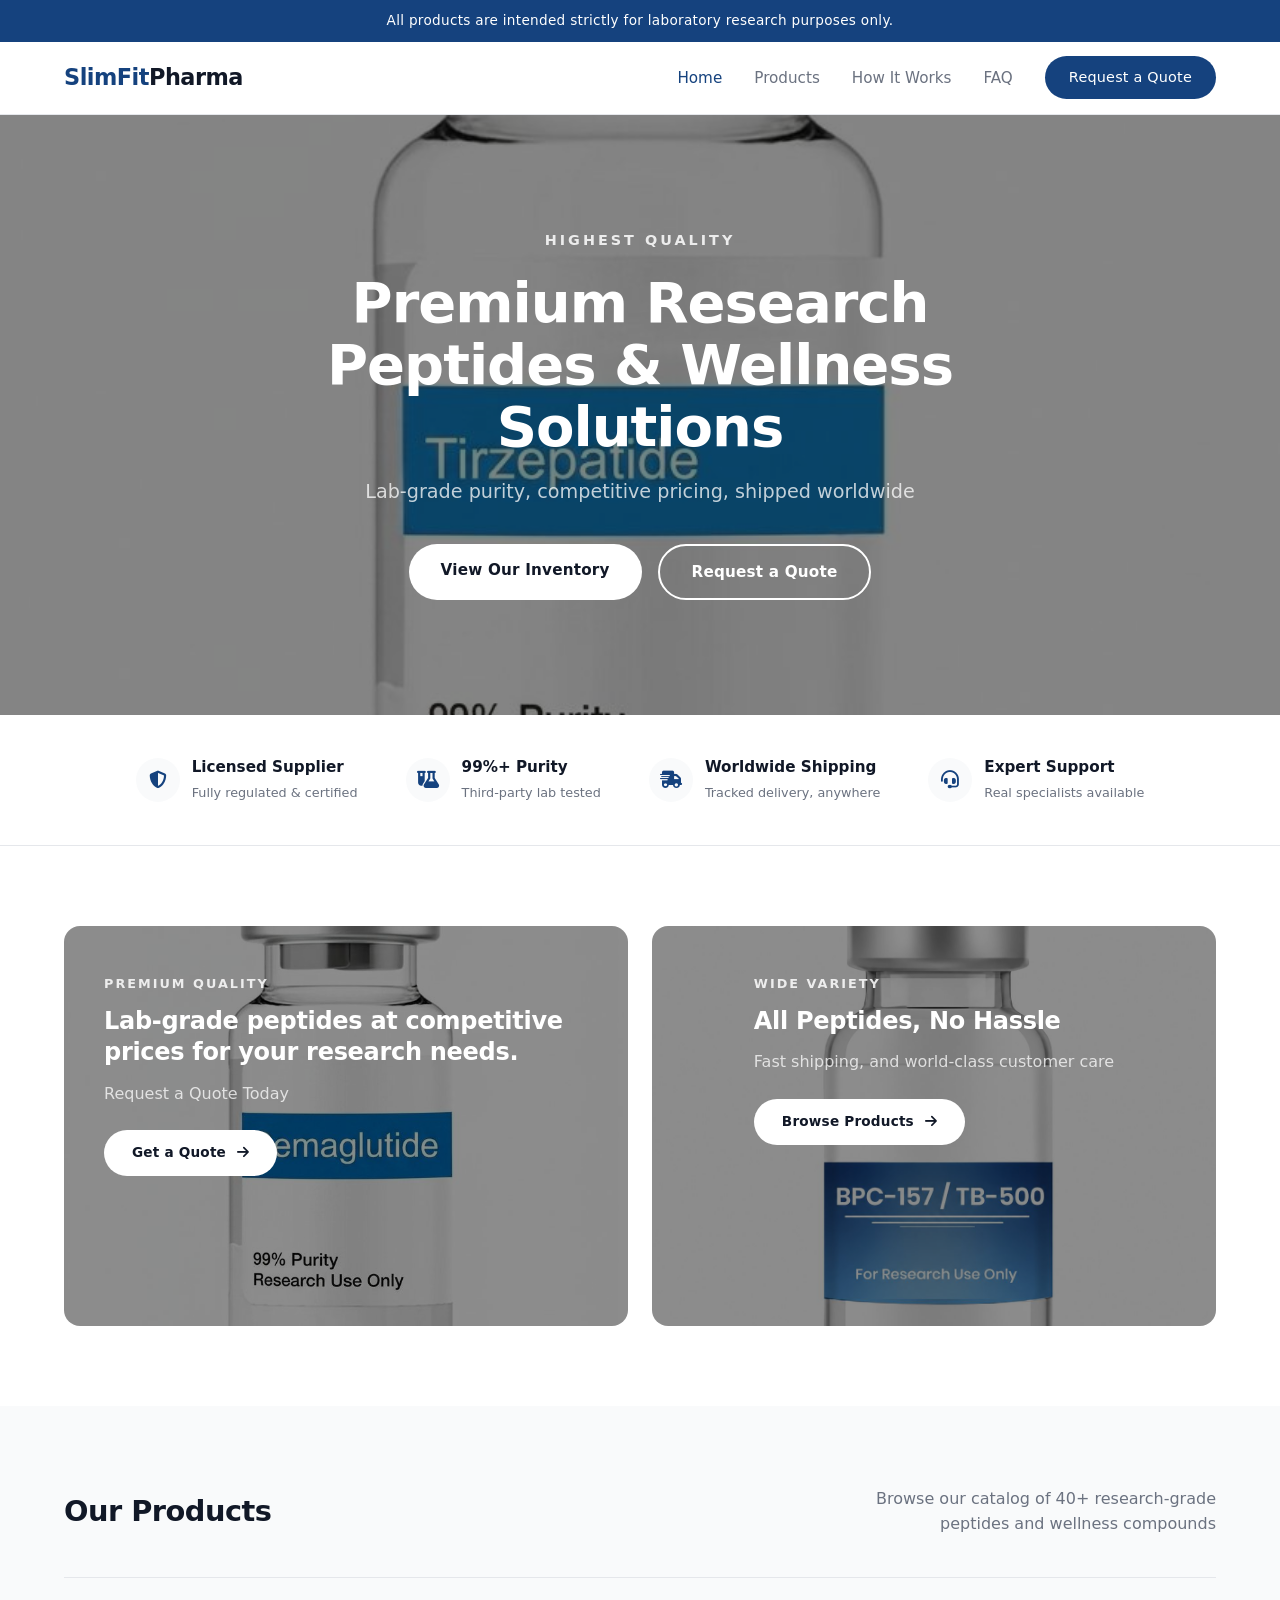
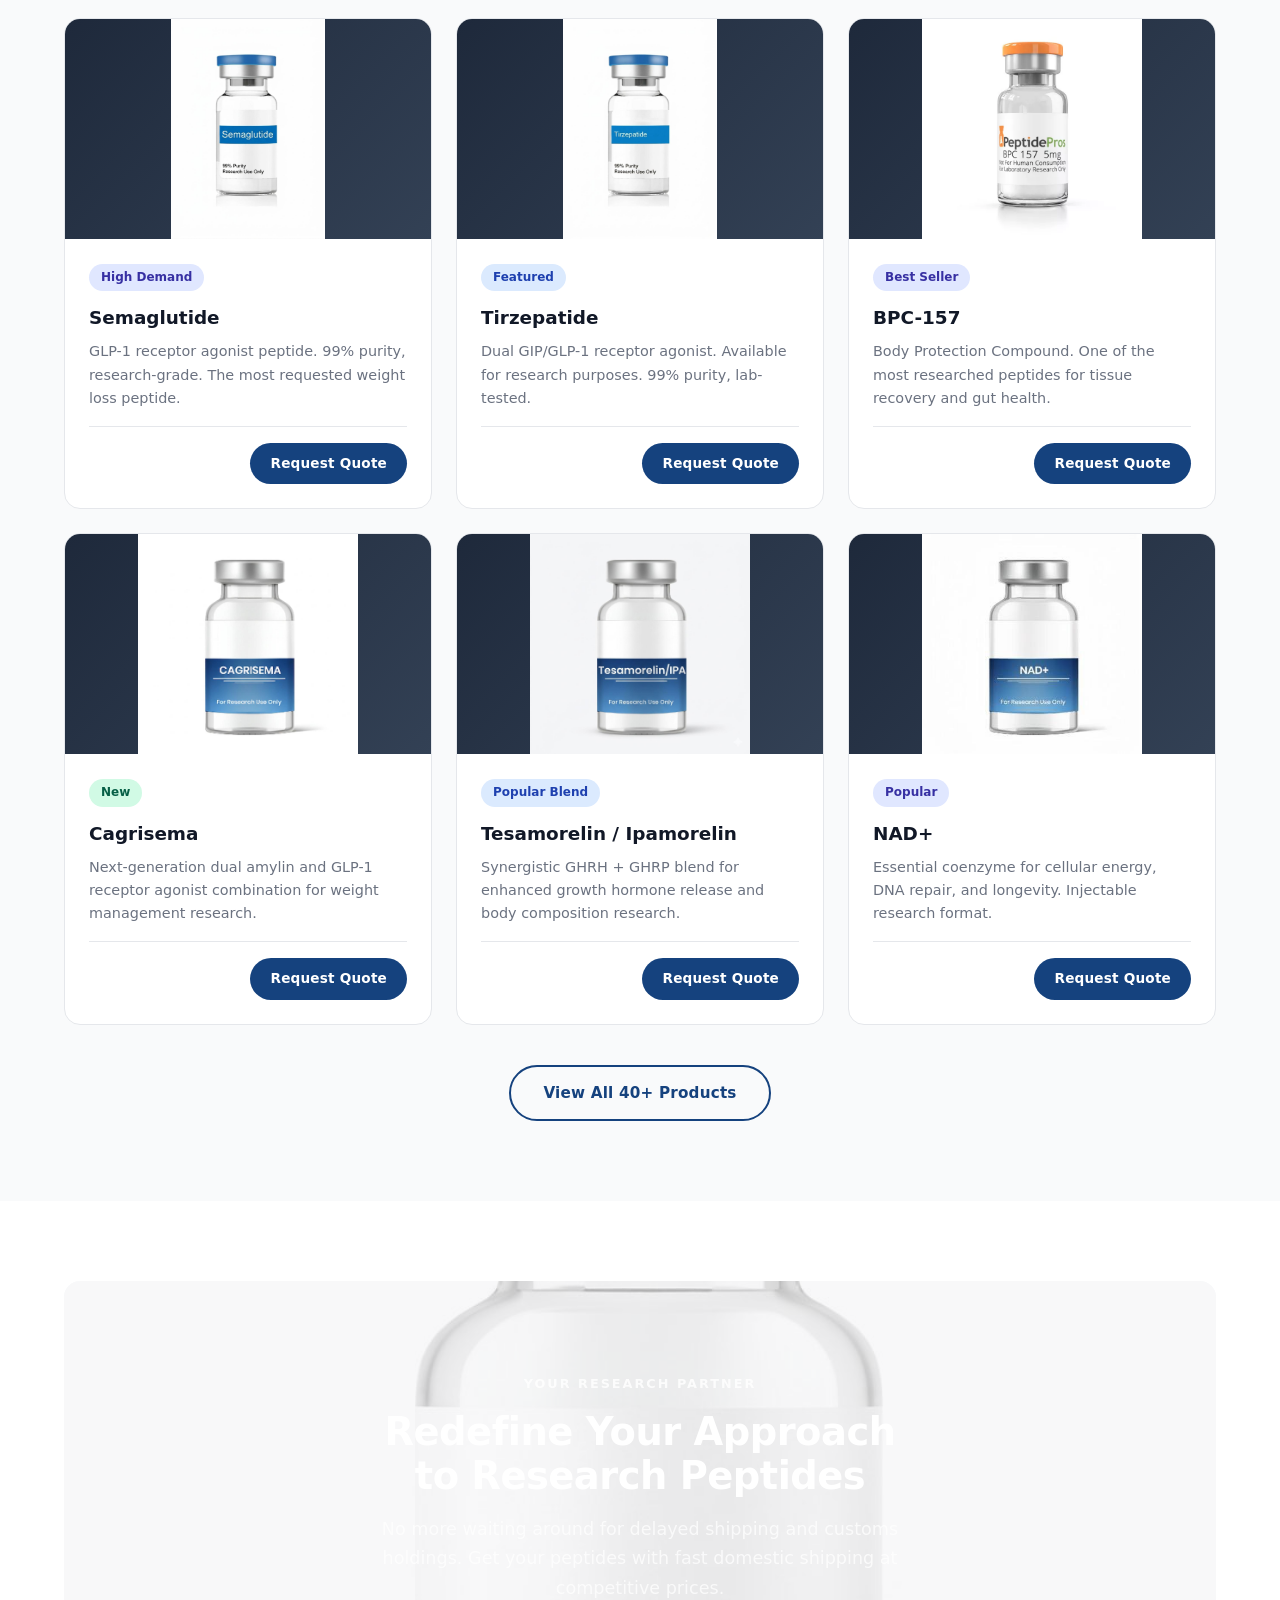
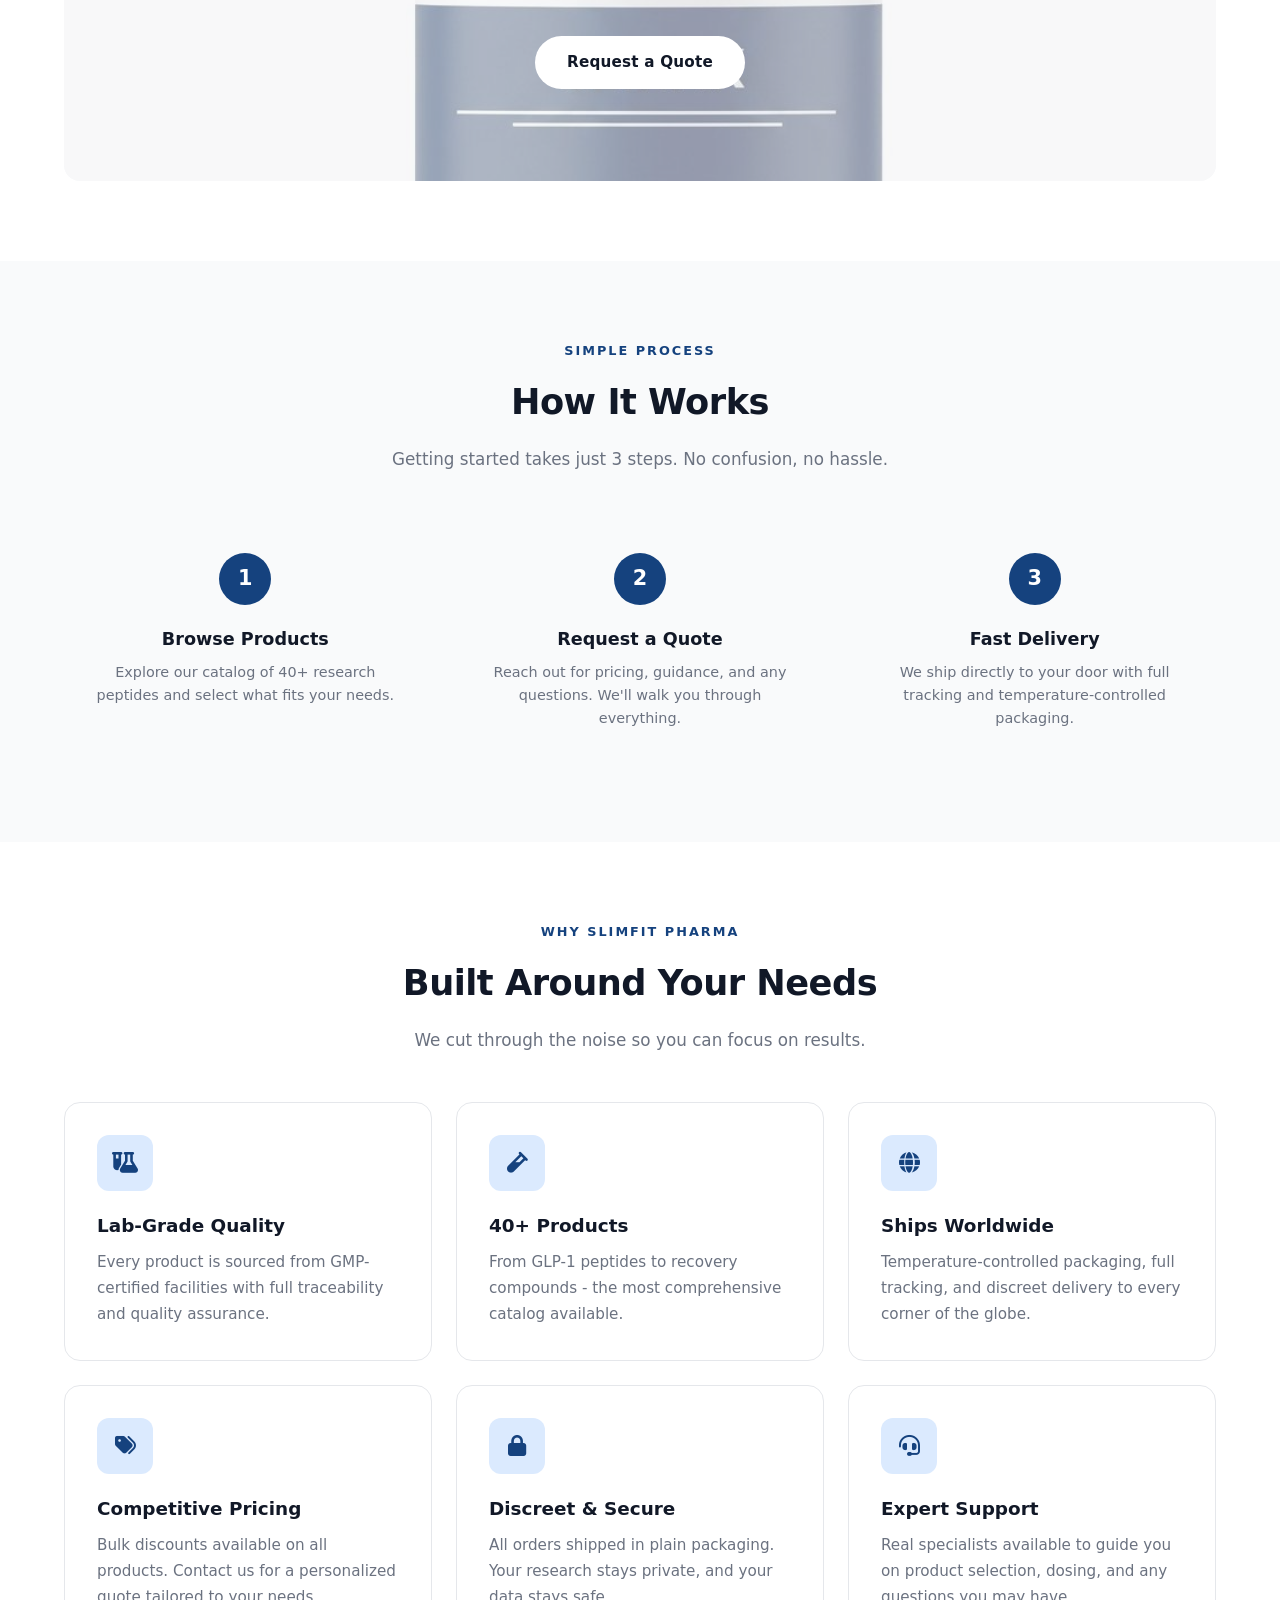
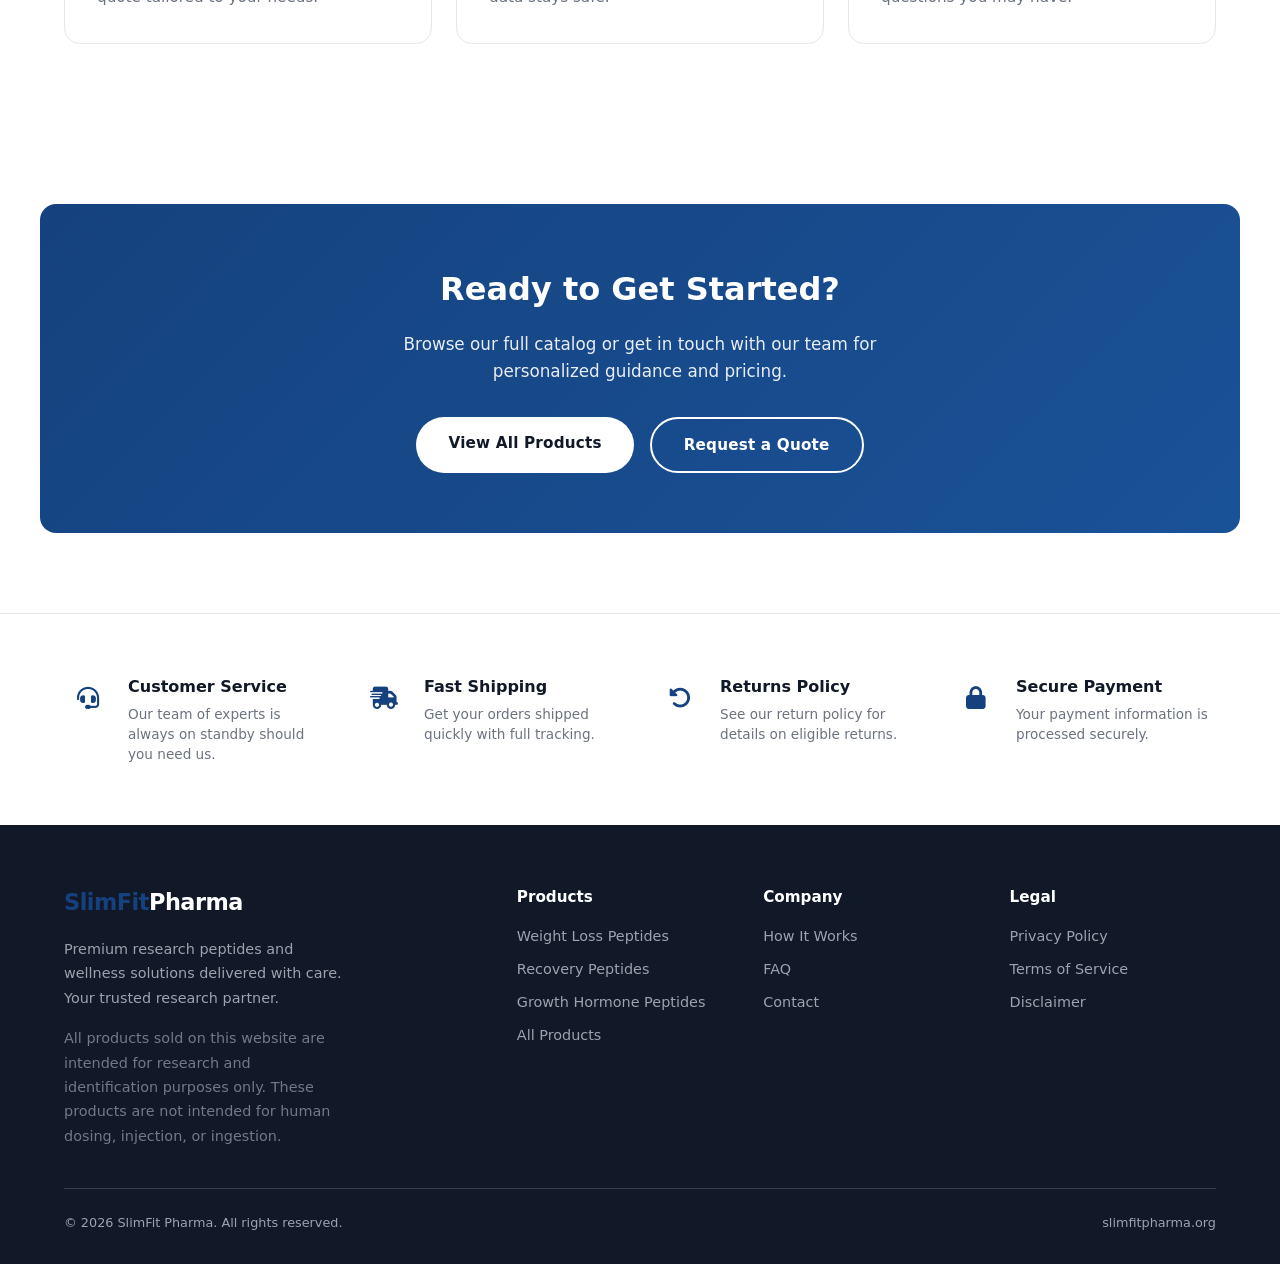
==== commit 9f4cdaf3: "Redesign site to match bulkpeptidesupply.com style, remove all Mounjaro/Wegovy mentions - Restyle wi" ====
--- a/index.html
+++ b/index.html
@@ -3,12 +3,17 @@
 <head>
   <meta charset="UTF-8">
   <meta name="viewport" content="width=device-width, initial-scale=1.0">
-  <title>SlimFit Pharma - Your Weight Loss Journey, Simplified</title>
-  <meta name="description" content="Clinically-backed weight loss solutions. Mounjaro, Wegovy, research peptides, and more - delivered to your door with expert guidance.">
+  <title>SlimFit Pharma - Research Peptides & Wellness Solutions</title>
+  <meta name="description" content="Premium research peptides and wellness solutions. Lab-grade purity, worldwide shipping. Request a quote today.">
   <link rel="stylesheet" href="https://cdnjs.cloudflare.com/ajax/libs/font-awesome/6.5.1/css/all.min.css">
   <link rel="stylesheet" href="css/style.css">
 </head>
 <body>
+
+  <!-- ANNOUNCEMENT BAR -->
+  <div class="announcement-bar">
+    <span>All products are intended strictly for laboratory research purposes only.</span>
+  </div>
 
   <!-- HEADER -->
   <header>
@@ -19,7 +24,7 @@
         <li><a href="products.html">Products</a></li>
         <li><a href="how-it-works.html">How It Works</a></li>
         <li><a href="faq.html">FAQ</a></li>
-        <li><a href="contact.html" class="btn btn-primary nav-cta">Get Started</a></li>
+        <li><a href="contact.html" class="btn btn-primary nav-cta">Request a Quote</a></li>
       </ul>
       <button class="hamburger" aria-label="Toggle menu">
         <span></span><span></span><span></span>
@@ -27,23 +32,21 @@
     </nav>
   </header>
 
-  <!-- HERO -->
-  <section class="hero">
-    <div class="container hero-content">
-      <div class="hero-text">
-        <span class="hero-badge">TRUSTED WEIGHT LOSS & PEPTIDE SOLUTIONS</span>
-        <h1>Lose Weight with <em>Clinically Proven</em> Medications</h1>
-        <p>Mounjaro, Wegovy, 40+ research peptides, and more - all pharmacy-grade. Simple ordering, expert support, shipped worldwide.</p>
-        <div class="hero-buttons">
-          <a href="products.html" class="btn btn-primary">Browse Products</a>
-          <a href="how-it-works.html" class="btn btn-secondary">How It Works</a>
-        </div>
-      </div>
-      <div class="hero-visual">
-        <img src="images/mounjaro-kwikpen.png" alt="Mounjaro KwikPen" class="hero-img">
-      </div>
-    </div>
-  </section>
+  <!-- HERO BANNER -->
+  <div class="hero-banner">
+    <div class="hero-banner-bg">
+      <img src="images/tirzepatide-vial.jpg" alt="Research Peptides">
+    </div>
+    <div class="hero-banner-content">
+      <div class="hero-subtitle">Highest Quality</div>
+      <h1>Premium Research Peptides & Wellness Solutions</h1>
+      <p class="hero-desc">Lab-grade purity, competitive pricing, shipped worldwide</p>
+      <div style="display: flex; gap: 16px; justify-content: center; flex-wrap: wrap;">
+        <a href="products.html" class="btn btn-white">View Our Inventory</a>
+        <a href="contact.html" class="btn btn-outline-white">Request a Quote</a>
+      </div>
+    </div>
+  </div>
 
   <!-- TRUST BAR -->
   <div class="trust-bar">
@@ -52,7 +55,7 @@
         <div class="trust-item">
           <div class="trust-icon"><i class="fa-solid fa-shield-halved"></i></div>
           <div class="trust-text">
-            <strong>Licensed Pharmacy</strong>
+            <strong>Licensed Supplier</strong>
             <span>Fully regulated & certified</span>
           </div>
         </div>
@@ -74,102 +77,156 @@
           <div class="trust-icon"><i class="fa-solid fa-headset"></i></div>
           <div class="trust-text">
             <strong>Expert Support</strong>
-            <span>Real pharmacists available</span>
+            <span>Real specialists available</span>
           </div>
         </div>
       </div>
     </div>
   </div>
 
-  <!-- FEATURED PRODUCTS -->
+  <!-- BANNER CARDS -->
   <section>
     <div class="container">
-      <div class="text-center">
-        <p class="section-label">Our Products</p>
-        <h2 class="section-title">What We Offer</h2>
-        <p class="section-subtitle">Clinically studied, pharmacy-grade products for effective and sustainable weight loss and wellness.</p>
+      <div class="banner-grid">
+        <div class="banner-card">
+          <div class="banner-card-bg">
+            <img src="images/semaglutide-vial.jpg" alt="Premium Quality Peptides">
+          </div>
+          <div class="banner-card-overlay"></div>
+          <div class="banner-card-content">
+            <div class="banner-label">Premium Quality</div>
+            <h3>Lab-grade peptides at competitive prices for your research needs.</h3>
+            <p>Request a Quote Today</p>
+            <a href="contact.html" class="btn btn-white btn-sm">Get a Quote <i class="fa-solid fa-arrow-right" style="margin-left: 6px;"></i></a>
+          </div>
+        </div>
+        <div class="banner-card">
+          <div class="banner-card-bg">
+            <img src="images/bpc-157-tb-500.jpg" alt="Wide Variety">
+          </div>
+          <div class="banner-card-overlay"></div>
+          <div class="banner-card-content">
+            <div class="banner-label">Wide Variety</div>
+            <h3>All Peptides, No Hassle</h3>
+            <p>Fast shipping, and world-class customer care</p>
+            <a href="products.html" class="btn btn-white btn-sm">Browse Products <i class="fa-solid fa-arrow-right" style="margin-left: 6px;"></i></a>
+          </div>
+        </div>
+      </div>
+    </div>
+  </section>
+
+  <!-- PRODUCTS SECTION -->
+  <section style="background: var(--light-gray);">
+    <div class="container">
+      <div class="module-header">
+        <h3>Our Products</h3>
+        <p>Browse our catalog of 40+ research-grade peptides and wellness compounds</p>
       </div>
       <div class="card-grid">
         <div class="product-card">
-          <div class="product-image mounjaro-bg">
-            <img src="images/mounjaro-kwikpen.png" alt="Mounjaro KwikPen" class="product-img">
+          <div class="product-image peptide-bg">
+            <img src="images/semaglutide-vial.jpg" alt="Semaglutide Research Vial" class="product-img">
+          </div>
+          <div class="product-body">
+            <span class="product-tag tag-popular">High Demand</span>
+            <h3>Semaglutide</h3>
+            <p>GLP-1 receptor agonist peptide. 99% purity, research-grade. The most requested weight loss peptide.</p>
+            <div class="product-meta">
+              <a href="contact.html" class="btn btn-primary btn-sm">Request Quote</a>
+            </div>
+          </div>
+        </div>
+        <div class="product-card">
+          <div class="product-image peptide-bg">
+            <img src="images/tirzepatide-vial.jpg" alt="Tirzepatide Research Vial" class="product-img">
           </div>
           <div class="product-body">
             <span class="product-tag tag-featured">Featured</span>
-            <h3>Mounjaro (Tirzepatide)</h3>
-            <p>The #1 prescribed dual-action GIP/GLP-1 receptor agonist. Available in 2.5mg through 15mg doses.</p>
-            <div class="product-meta">
-              <a href="products.html" class="btn btn-primary btn-sm">View Options</a>
-            </div>
-          </div>
-        </div>
-        <div class="product-card">
-          <div class="product-image mounjaro-bg">
-            <img src="images/wegovy.png" alt="Wegovy Semaglutide Pen" class="product-img">
+            <h3>Tirzepatide</h3>
+            <p>Dual GIP/GLP-1 receptor agonist. Available for research purposes. 99% purity, lab-tested.</p>
+            <div class="product-meta">
+              <a href="contact.html" class="btn btn-primary btn-sm">Request Quote</a>
+            </div>
+          </div>
+        </div>
+        <div class="product-card">
+          <div class="product-image peptide-bg">
+            <img src="images/bpc-157.jpg" alt="BPC-157 Vial" class="product-img">
+          </div>
+          <div class="product-body">
+            <span class="product-tag tag-popular">Best Seller</span>
+            <h3>BPC-157</h3>
+            <p>Body Protection Compound. One of the most researched peptides for tissue recovery and gut health.</p>
+            <div class="product-meta">
+              <a href="contact.html" class="btn btn-primary btn-sm">Request Quote</a>
+            </div>
+          </div>
+        </div>
+        <div class="product-card">
+          <div class="product-image peptide-bg">
+            <img src="images/cagrisema.jpg" alt="Cagrisema Vial" class="product-img">
+          </div>
+          <div class="product-body">
+            <span class="product-tag tag-new">New</span>
+            <h3>Cagrisema</h3>
+            <p>Next-generation dual amylin and GLP-1 receptor agonist combination for weight management research.</p>
+            <div class="product-meta">
+              <a href="contact.html" class="btn btn-primary btn-sm">Request Quote</a>
+            </div>
+          </div>
+        </div>
+        <div class="product-card">
+          <div class="product-image peptide-bg">
+            <img src="images/tesamorelin-ipa.jpg" alt="Tesamorelin/Ipamorelin Blend" class="product-img">
+          </div>
+          <div class="product-body">
+            <span class="product-tag tag-featured">Popular Blend</span>
+            <h3>Tesamorelin / Ipamorelin</h3>
+            <p>Synergistic GHRH + GHRP blend for enhanced growth hormone release and body composition research.</p>
+            <div class="product-meta">
+              <a href="contact.html" class="btn btn-primary btn-sm">Request Quote</a>
+            </div>
+          </div>
+        </div>
+        <div class="product-card">
+          <div class="product-image peptide-bg">
+            <img src="images/nad-plus.jpg" alt="NAD+ Vial" class="product-img">
           </div>
           <div class="product-body">
             <span class="product-tag tag-popular">Popular</span>
-            <h3>Wegovy (Semaglutide)</h3>
-            <p>FDA-approved GLP-1 receptor agonist for chronic weight management. Once-weekly injection, clinically proven results.</p>
-            <div class="product-meta">
-              <a href="products.html" class="btn btn-primary btn-sm">View Options</a>
-            </div>
-          </div>
-        </div>
-        <div class="product-card">
-          <div class="product-image peptide-bg">
-            <img src="images/tirzepatide-vial.jpg" alt="Tirzepatide Research Vial" class="product-img">
-          </div>
-          <div class="product-body">
-            <span class="product-tag tag-popular">High Demand</span>
-            <h3>Weight Loss Peptides</h3>
-            <p>Semaglutide, Tirzepatide, Cagrisema, Tesofensine, AOD-9604, and more. 99% purity, research-grade.</p>
-            <div class="product-meta">
-              <a href="products.html" class="btn btn-primary btn-sm">View Options</a>
-            </div>
-          </div>
-        </div>
-        <div class="product-card">
-          <div class="product-image peptide-bg">
-            <img src="images/bpc-157-tb-500.jpg" alt="BPC-157 TB-500 Blend" class="product-img">
-          </div>
-          <div class="product-body">
-            <h3>Recovery & Healing</h3>
-            <p>BPC-157, TB-500, KPV, Glutathione, and more. Research peptides for tissue repair and recovery studies.</p>
-            <div class="product-meta">
-              <a href="products.html" class="btn btn-primary btn-sm">View Options</a>
-            </div>
-          </div>
-        </div>
-        <div class="product-card">
-          <div class="product-image peptide-bg">
-            <img src="images/ipamorelin.jpg" alt="Ipamorelin Vial" class="product-img">
-          </div>
-          <div class="product-body">
-            <h3>Growth Hormone Peptides</h3>
-            <p>CJC-1295, Ipamorelin, Sermorelin, Tesamorelin/IPA, IGF-1 LR3, and more for GH research.</p>
-            <div class="product-meta">
-              <a href="products.html" class="btn btn-primary btn-sm">View Options</a>
-            </div>
-          </div>
-        </div>
-        <div class="product-card">
-          <div class="product-image peptide-bg">
-            <img src="images/semax.jpg" alt="Semax Vial" class="product-img">
-          </div>
-          <div class="product-body">
-            <h3>Cognitive & Longevity</h3>
-            <p>Semax, Selank, Cerebrolysin, Epithalon, NAD+, and more. Neuropeptides and anti-aging compounds.</p>
-            <div class="product-meta">
-              <a href="products.html" class="btn btn-primary btn-sm">View Options</a>
-            </div>
-          </div>
-        </div>
-      </div>
-    </div>
-  </section>
-
-  <!-- HOW IT WORKS (preview) -->
+            <h3>NAD+</h3>
+            <p>Essential coenzyme for cellular energy, DNA repair, and longevity. Injectable research format.</p>
+            <div class="product-meta">
+              <a href="contact.html" class="btn btn-primary btn-sm">Request Quote</a>
+            </div>
+          </div>
+        </div>
+      </div>
+      <div class="text-center" style="margin-top: 40px;">
+        <a href="products.html" class="btn btn-secondary">View All 40+ Products</a>
+      </div>
+    </div>
+  </section>
+
+  <!-- FEATURE BANNER -->
+  <section>
+    <div class="container">
+      <div class="feature-banner dark-overlay">
+        <div class="feature-banner-bg">
+          <img src="images/semax.jpg" alt="Research Lab">
+        </div>
+        <div class="feature-banner-content">
+          <div class="feature-label">Your Research Partner</div>
+          <h2>Redefine Your Approach to Research Peptides</h2>
+          <p>No more waiting around for delayed shipping and customs holdings. Get your peptides with fast domestic shipping at competitive prices.</p>
+          <a href="contact.html" class="btn btn-white">Request a Quote</a>
+        </div>
+      </div>
+    </div>
+  </section>
+
+  <!-- HOW IT WORKS -->
   <section style="background: var(--light-gray);">
     <div class="container text-center">
       <p class="section-label">Simple Process</p>
@@ -178,13 +235,13 @@
       <div class="steps">
         <div class="step">
           <div class="step-number">1</div>
-          <h3>Choose Your Product</h3>
-          <p>Browse our catalog of 40+ products and select what fits your needs.</p>
+          <h3>Browse Products</h3>
+          <p>Explore our catalog of 40+ research peptides and select what fits your needs.</p>
         </div>
         <div class="step">
           <div class="step-number">2</div>
           <h3>Request a Quote</h3>
-          <p>Reach out for pricing, dosage guidance, and any questions. We'll walk you through everything.</p>
+          <p>Reach out for pricing, guidance, and any questions. We'll walk you through everything.</p>
         </div>
         <div class="step">
           <div class="step-number">3</div>
@@ -192,107 +249,11 @@
           <p>We ship directly to your door with full tracking and temperature-controlled packaging.</p>
         </div>
       </div>
-      <div style="margin-top: 40px;">
-        <a href="how-it-works.html" class="btn btn-primary">Learn More</a>
-      </div>
-    </div>
-  </section>
-
-  <!-- PRODUCT HIGHLIGHTS -->
+    </div>
+  </section>
+
+  <!-- WHY CHOOSE US -->
   <section>
-    <div class="container">
-      <div class="text-center">
-        <p class="section-label">Top Sellers</p>
-        <h2 class="section-title">Most Requested Products</h2>
-        <p class="section-subtitle">Our clients' favorite peptides and medications - trusted by researchers worldwide.</p>
-      </div>
-      <div class="card-grid">
-        <div class="product-card">
-          <div class="product-image peptide-bg">
-            <img src="images/semaglutide-vial.jpg" alt="Semaglutide Research Vial" class="product-img">
-          </div>
-          <div class="product-body">
-            <span class="product-tag tag-popular">High Demand</span>
-            <h3>Semaglutide</h3>
-            <p>GLP-1 receptor agonist peptide. 99% purity, research-grade. The most requested weight loss peptide.</p>
-            <div class="product-meta">
-              <a href="contact.html" class="btn btn-primary btn-sm">Request Quote</a>
-            </div>
-          </div>
-        </div>
-        <div class="product-card">
-          <div class="product-image peptide-bg">
-            <img src="images/cagrisema.jpg" alt="Cagrisema Vial" class="product-img">
-          </div>
-          <div class="product-body">
-            <span class="product-tag tag-featured">New</span>
-            <h3>Cagrisema</h3>
-            <p>Next-generation dual amylin and GLP-1 receptor agonist combination for weight management research.</p>
-            <div class="product-meta">
-              <a href="contact.html" class="btn btn-primary btn-sm">Request Quote</a>
-            </div>
-          </div>
-        </div>
-        <div class="product-card">
-          <div class="product-image peptide-bg">
-            <img src="images/bpc-157.jpg" alt="BPC-157 Vial" class="product-img">
-          </div>
-          <div class="product-body">
-            <span class="product-tag tag-popular">Best Seller</span>
-            <h3>BPC-157</h3>
-            <p>Body Protection Compound. One of the most researched peptides for tissue recovery and gut health.</p>
-            <div class="product-meta">
-              <a href="contact.html" class="btn btn-primary btn-sm">Request Quote</a>
-            </div>
-          </div>
-        </div>
-        <div class="product-card">
-          <div class="product-image peptide-bg">
-            <img src="images/tesamorelin-ipa.jpg" alt="Tesamorelin/Ipamorelin Blend" class="product-img">
-          </div>
-          <div class="product-body">
-            <span class="product-tag tag-featured">Popular Blend</span>
-            <h3>Tesamorelin / Ipamorelin</h3>
-            <p>Synergistic GHRH + GHRP blend for enhanced growth hormone release and body composition research.</p>
-            <div class="product-meta">
-              <a href="contact.html" class="btn btn-primary btn-sm">Request Quote</a>
-            </div>
-          </div>
-        </div>
-        <div class="product-card">
-          <div class="product-image peptide-bg">
-            <img src="images/nad-plus.jpg" alt="NAD+ Vial" class="product-img">
-          </div>
-          <div class="product-body">
-            <span class="product-tag tag-popular">Popular</span>
-            <h3>NAD+</h3>
-            <p>Essential coenzyme for cellular energy, DNA repair, and longevity. Injectable research format.</p>
-            <div class="product-meta">
-              <a href="contact.html" class="btn btn-primary btn-sm">Request Quote</a>
-            </div>
-          </div>
-        </div>
-        <div class="product-card">
-          <div class="product-image peptide-bg">
-            <img src="images/tesofensine-500mcg.jpg" alt="Tesofensine Capsules" class="product-img">
-          </div>
-          <div class="product-body">
-            <h3>Tesofensine 500 MCG</h3>
-            <p>Triple monoamine reuptake inhibitor studied for potent appetite suppression and fat loss. Capsule form.</p>
-            <div class="product-meta">
-              <a href="contact.html" class="btn btn-primary btn-sm">Request Quote</a>
-            </div>
-          </div>
-        </div>
-      </div>
-      <div class="text-center" style="margin-top: 40px;">
-        <a href="products.html" class="btn btn-secondary">View All 40+ Products</a>
-      </div>
-    </div>
-  </section>
-
-  <!-- WHY CHOOSE US -->
-  <section style="background: var(--light-gray);">
     <div class="container">
       <div class="text-center">
         <p class="section-label">Why SlimFit Pharma</p>
@@ -301,14 +262,14 @@
       </div>
       <div class="card-grid">
         <div class="card">
-          <div class="card-icon"><i class="fa-solid fa-prescription-bottle-medical"></i></div>
-          <h3>Pharmacy-Grade Quality</h3>
-          <p>Every product is sourced from licensed, GMP-certified facilities with full traceability and quality assurance.</p>
+          <div class="card-icon"><i class="fa-solid fa-flask-vial"></i></div>
+          <h3>Lab-Grade Quality</h3>
+          <p>Every product is sourced from GMP-certified facilities with full traceability and quality assurance.</p>
         </div>
         <div class="card">
           <div class="card-icon"><i class="fa-solid fa-vial"></i></div>
           <h3>40+ Products</h3>
-          <p>From FDA-approved medications to 99% purity research peptides - the most comprehensive catalog available.</p>
+          <p>From GLP-1 peptides to recovery compounds - the most comprehensive catalog available.</p>
         </div>
         <div class="card">
           <div class="card-icon"><i class="fa-solid fa-globe"></i></div>
@@ -323,12 +284,12 @@
         <div class="card">
           <div class="card-icon"><i class="fa-solid fa-lock"></i></div>
           <h3>Discreet & Secure</h3>
-          <p>All orders shipped in plain packaging. Your health journey stays private, and your data stays safe.</p>
+          <p>All orders shipped in plain packaging. Your research stays private, and your data stays safe.</p>
         </div>
         <div class="card">
           <div class="card-icon"><i class="fa-solid fa-headset"></i></div>
           <h3>Expert Support</h3>
-          <p>Real pharmacists available to guide you on product selection, dosing, and any questions you may have.</p>
+          <p>Real specialists available to guide you on product selection, dosing, and any questions you may have.</p>
         </div>
       </div>
     </div>
@@ -337,14 +298,50 @@
   <!-- CTA -->
   <section style="padding-bottom: 80px;">
     <div class="cta-section">
-      <h2>Ready to Start Your Journey?</h2>
+      <h2>Ready to Get Started?</h2>
       <p>Browse our full catalog or get in touch with our team for personalized guidance and pricing.</p>
       <div style="display: flex; gap: 16px; justify-content: center; flex-wrap: wrap;">
         <a href="products.html" class="btn btn-accent">View All Products</a>
-        <a href="contact.html" class="btn btn-secondary" style="border-color: white; color: white;">Request a Quote</a>
-      </div>
-    </div>
-  </section>
+        <a href="contact.html" class="btn btn-outline-white">Request a Quote</a>
+      </div>
+    </div>
+  </section>
+
+  <!-- ICON BOX BAR -->
+  <div class="icon-box-bar">
+    <div class="container">
+      <div class="icon-box-grid">
+        <div class="icon-box">
+          <div class="icon-box-icon"><i class="fa-solid fa-headset"></i></div>
+          <div>
+            <h4>Customer Service</h4>
+            <p>Our team of experts is always on standby should you need us.</p>
+          </div>
+        </div>
+        <div class="icon-box">
+          <div class="icon-box-icon"><i class="fa-solid fa-truck-fast"></i></div>
+          <div>
+            <h4>Fast Shipping</h4>
+            <p>Get your orders shipped quickly with full tracking.</p>
+          </div>
+        </div>
+        <div class="icon-box">
+          <div class="icon-box-icon"><i class="fa-solid fa-rotate-left"></i></div>
+          <div>
+            <h4>Returns Policy</h4>
+            <p>See our return policy for details on eligible returns.</p>
+          </div>
+        </div>
+        <div class="icon-box">
+          <div class="icon-box-icon"><i class="fa-solid fa-lock"></i></div>
+          <div>
+            <h4>Secure Payment</h4>
+            <p>Your payment information is processed securely.</p>
+          </div>
+        </div>
+      </div>
+    </div>
+  </div>
 
   <!-- FOOTER -->
   <footer>
@@ -352,14 +349,14 @@
       <div class="footer-grid">
         <div class="footer-brand">
           <div class="logo">SlimFit<span>Pharma</span></div>
-          <p>Clinically-backed weight loss and wellness solutions delivered with care. Your trusted partner on the path to a healthier you.</p>
+          <p>Premium research peptides and wellness solutions delivered with care. Your trusted research partner.</p>
+          <p class="footer-disclaimer">All products sold on this website are intended for research and identification purposes only. These products are not intended for human dosing, injection, or ingestion.</p>
         </div>
         <div class="footer-col">
           <h4>Products</h4>
-          <a href="products.html">Mounjaro</a>
-          <a href="products.html">Wegovy</a>
           <a href="products.html">Weight Loss Peptides</a>
           <a href="products.html">Recovery Peptides</a>
+          <a href="products.html">Growth Hormone Peptides</a>
           <a href="products.html">All Products</a>
         </div>
         <div class="footer-col">
@@ -384,4 +381,4 @@
 
   <script src="js/main.js"></script>
 </body>
-</html>+</html>
--- a/css/style.css
+++ b/css/style.css
@@ -1,23 +1,27 @@
 /* ===== RESET & BASE ===== */
 *, *::before, *::after { box-sizing: border-box; margin: 0; padding: 0; }
 
+@import url('https://fonts.googleapis.com/css2?family=Inter:wght@300;400;500;600;700;800;900&display=swap');
+
 :root {
-  --primary: #0B7A75;
-  --primary-dark: #065A56;
-  --accent: #F4A261;
-  --dark: #1A1A2E;
+  --primary: #15427e;
+  --primary-dark: #0e2f5a;
+  --primary-light: #1a5298;
+  --accent: #f3f4f6;
+  --dark: #111827;
   --gray: #6B7280;
-  --light-gray: #F3F4F6;
+  --light-gray: #F9FAFB;
+  --border: #e5e7eb;
   --white: #FFFFFF;
-  --radius: 12px;
-  --shadow: 0 2px 16px rgba(0,0,0,0.08);
-  --max-width: 1140px;
+  --radius: 16px;
+  --shadow: 0 4px 24px rgba(0,0,0,0.08);
+  --max-width: 1200px;
 }
 
 html { scroll-behavior: smooth; }
 
 body {
-  font-family: 'Segoe UI', system-ui, -apple-system, sans-serif;
+  font-family: 'Inter', system-ui, -apple-system, sans-serif;
   color: var(--dark);
   line-height: 1.6;
   background: var(--white);
@@ -31,6 +35,24 @@
   width: 90%;
   max-width: var(--max-width);
   margin: 0 auto;
+}
+
+/* ===== ANNOUNCEMENT BAR ===== */
+.announcement-bar {
+  background: var(--primary);
+  color: var(--white);
+  text-align: center;
+  padding: 10px 0;
+  font-size: 0.85rem;
+  font-weight: 500;
+  letter-spacing: 0.3px;
+}
+
+.announcement-bar a {
+  color: var(--white);
+  text-decoration: underline;
+  margin-left: 8px;
+  font-weight: 600;
 }
 
 /* ===== BUTTONS ===== */
@@ -39,10 +61,11 @@
   padding: 14px 32px;
   border-radius: 50px;
   font-weight: 600;
-  font-size: 1rem;
+  font-size: 0.95rem;
   cursor: pointer;
   transition: all 0.3s ease;
   border: none;
+  letter-spacing: 0.2px;
 }
 
 .btn-primary {
@@ -50,6 +73,12 @@
   color: var(--white);
 }
 .btn-primary:hover { background: var(--primary-dark); transform: translateY(-2px); }
+
+.btn-white {
+  background: var(--white);
+  color: var(--dark);
+}
+.btn-white:hover { background: #f3f4f6; transform: translateY(-2px); }
 
 .btn-secondary {
   background: transparent;
@@ -59,19 +88,25 @@
 .btn-secondary:hover { background: var(--primary); color: var(--white); }
 
 .btn-accent {
-  background: var(--accent);
+  background: var(--white);
   color: var(--dark);
 }
-.btn-accent:hover { background: #e8943a; transform: translateY(-2px); }
+.btn-accent:hover { background: #f3f4f6; transform: translateY(-2px); }
+
+.btn-outline-white {
+  background: transparent;
+  color: var(--white);
+  border: 2px solid var(--white);
+}
+.btn-outline-white:hover { background: var(--white); color: var(--dark); }
 
 /* ===== HEADER / NAV ===== */
 header {
   position: sticky;
   top: 0;
   background: var(--white);
-  border-bottom: 1px solid #e5e7eb;
+  border-bottom: 1px solid var(--border);
   z-index: 1000;
-  padding: 0 0;
 }
 
 .nav {
@@ -82,7 +117,7 @@
 }
 
 .logo {
-  font-size: 1.5rem;
+  font-size: 1.4rem;
   font-weight: 800;
   color: var(--primary);
   letter-spacing: -0.5px;
@@ -127,65 +162,133 @@
   transition: all 0.3s;
 }
 
-/* ===== HERO ===== */
-.hero {
-  padding: 80px 0 60px;
-  background: linear-gradient(135deg, #f0fdfa 0%, #e0f7f5 50%, #fef3e2 100%);
-}
-
-.hero-content {
+/* ===== HERO BANNER ===== */
+.hero-banner {
+  position: relative;
+  min-height: 600px;
+  display: flex;
+  align-items: center;
+  justify-content: center;
+  text-align: center;
+  overflow: hidden;
+  background: #0a0a0a;
+}
+
+.hero-banner-bg {
+  position: absolute;
+  inset: 0;
+  z-index: 1;
+}
+
+.hero-banner-bg img {
+  width: 100%;
+  height: 100%;
+  object-fit: cover;
+  opacity: 0.5;
+}
+
+.hero-banner-content {
+  position: relative;
+  z-index: 2;
+  max-width: 820px;
+  padding: 80px 20px;
+  color: var(--white);
+}
+
+.hero-banner-content .hero-subtitle {
+  font-size: 0.9rem;
+  font-weight: 600;
+  text-transform: uppercase;
+  letter-spacing: 3px;
+  margin-bottom: 20px;
+  opacity: 0.85;
+}
+
+.hero-banner-content h1 {
+  font-size: 3.5rem;
+  font-weight: 800;
+  line-height: 1.1;
+  margin-bottom: 20px;
+  letter-spacing: -1px;
+}
+
+.hero-banner-content .hero-desc {
+  font-size: 1.2rem;
+  opacity: 0.75;
+  font-weight: 300;
+  margin-bottom: 36px;
+}
+
+/* ===== BANNER CARDS ===== */
+.banner-grid {
   display: grid;
   grid-template-columns: 1fr 1fr;
-  gap: 60px;
-  align-items: center;
-}
-
-.hero-badge {
-  display: inline-block;
-  background: var(--primary);
+  gap: 24px;
+}
+
+.banner-card {
+  position: relative;
+  border-radius: var(--radius);
+  overflow: hidden;
+  min-height: 400px;
+  display: flex;
+  align-items: flex-start;
+  justify-content: center;
+  padding: 48px 40px;
+}
+
+.banner-card-bg {
+  position: absolute;
+  inset: 0;
+  z-index: 1;
+}
+
+.banner-card-bg img {
+  width: 100%;
+  height: 100%;
+  object-fit: cover;
+}
+
+.banner-card-overlay {
+  position: absolute;
+  inset: 0;
+  background: rgba(0,0,0,0.45);
+  z-index: 2;
+}
+
+.banner-card-content {
+  position: relative;
+  z-index: 3;
   color: var(--white);
-  padding: 6px 16px;
-  border-radius: 50px;
+}
+
+.banner-card-content .banner-label {
   font-size: 0.8rem;
   font-weight: 600;
-  margin-bottom: 20px;
-  letter-spacing: 0.5px;
-}
-
-.hero h1 {
-  font-size: 3rem;
-  font-weight: 800;
-  line-height: 1.15;
-  margin-bottom: 20px;
-  color: var(--dark);
-}
-
-.hero h1 em {
-  color: var(--primary);
-  font-style: normal;
-}
-
-.hero p {
-  font-size: 1.15rem;
-  color: var(--gray);
-  margin-bottom: 32px;
-  max-width: 480px;
-}
-
-.hero-buttons { display: flex; gap: 16px; flex-wrap: wrap; }
-
-.hero-visual {
-  display: flex;
-  align-items: center;
-  justify-content: center;
-}
-
-.hero-img {
-  width: 100%;
-  max-width: 440px;
-  border-radius: 24px;
-  object-fit: contain;
-  filter: drop-shadow(0 8px 24px rgba(0,0,0,0.15));
+  text-transform: uppercase;
+  letter-spacing: 2px;
+  margin-bottom: 12px;
+  opacity: 0.85;
+}
+
+.banner-card-content h3 {
+  font-size: 1.5rem;
+  font-weight: 700;
+  line-height: 1.3;
+  margin-bottom: 12px;
+  letter-spacing: -0.3px;
+}
+
+.banner-card-content p {
+  font-size: 1rem;
+  opacity: 0.75;
+  font-weight: 300;
+  margin-bottom: 24px;
+}
+
+.banner-card-content .btn {
+  padding: 12px 28px;
+  font-size: 0.85rem;
 }
 
 /* ===== SECTIONS ===== */
@@ -205,6 +308,7 @@
   font-weight: 800;
   margin-bottom: 16px;
   color: var(--dark);
+  letter-spacing: -0.5px;
 }
 
 .section-subtitle {
@@ -216,12 +320,98 @@
 
 .text-center { text-align: center; }
 .text-center .section-subtitle { margin-left: auto; margin-right: auto; }
+
+/* ===== MODULE HEADER (like reference site) ===== */
+.module-header {
+  display: flex;
+  align-items: center;
+  justify-content: space-between;
+  padding: 0 0 40px;
+  border-bottom: 1px solid var(--border);
+  margin-bottom: 40px;
+  gap: 24px;
+}
+
+.module-header h3 {
+  font-size: 1.8rem;
+  font-weight: 800;
+  letter-spacing: -0.5px;
+}
+
+.module-header p {
+  font-size: 1rem;
+  color: var(--gray);
+  max-width: 400px;
+  text-align: right;
+}
+
+/* ===== FEATURE BANNER (video/image with overlay) ===== */
+.feature-banner {
+  position: relative;
+  border-radius: var(--radius);
+  overflow: hidden;
+  min-height: 500px;
+  display: flex;
+  align-items: center;
+  justify-content: center;
+  text-align: center;
+  background: #f3f4f6;
+}
+
+.feature-banner-bg {
+  position: absolute;
+  inset: 0;
+  z-index: 1;
+}
+
+.feature-banner-bg img {
+  width: 100%;
+  height: 100%;
+  object-fit: cover;
+  opacity: 0.9;
+}
+
+.feature-banner-content {
+  position: relative;
+  z-index: 2;
+  max-width: 600px;
+  padding: 60px 20px;
+  color: var(--dark);
+}
+
+.feature-banner.dark-overlay .feature-banner-bg img { opacity: 0.4; }
+.feature-banner.dark-overlay .feature-banner-content { color: var(--white); }
+
+.feature-banner-content .feature-label {
+  font-size: 0.8rem;
+  font-weight: 600;
+  text-transform: uppercase;
+  letter-spacing: 2px;
+  margin-bottom: 16px;
+  opacity: 0.85;
+}
+
+.feature-banner-content h2 {
+  font-size: 2.4rem;
+  font-weight: 800;
+  line-height: 1.15;
+  margin-bottom: 16px;
+  letter-spacing: -0.5px;
+}
+
+.feature-banner-content p {
+  font-size: 1.1rem;
+  opacity: 0.75;
+  font-weight: 300;
+  margin-bottom: 32px;
+  line-height: 1.7;
+}
 
 /* ===== TRUST BAR ===== */
 .trust-bar {
   padding: 40px 0;
   background: var(--white);
-  border-bottom: 1px solid #e5e7eb;
+  border-bottom: 1px solid var(--border);
 }
 
 .trust-items {
@@ -232,7 +422,6 @@
 }
 
 .trust-item {
-  text-align: center;
   display: flex;
   align-items: center;
   gap: 12px;
@@ -251,9 +440,7 @@
   color: var(--primary);
 }
 
-.trust-text {
-  text-align: left;
-}
+.trust-text { text-align: left; }
 
 .trust-text strong {
   display: block;
@@ -275,7 +462,7 @@
 
 .card {
   background: var(--white);
-  border: 1px solid #e5e7eb;
+  border: 1px solid var(--border);
   border-radius: var(--radius);
   padding: 32px;
   transition: all 0.3s ease;
@@ -285,7 +472,7 @@
 .card-icon {
   width: 56px;
   height: 56px;
-  background: #e0f7f5;
+  background: #dbeafe;
   border-radius: 12px;
   display: flex;
   align-items: center;
@@ -296,7 +483,7 @@
 }
 
 .card h3 {
-  font-size: 1.2rem;
+  font-size: 1.15rem;
   font-weight: 700;
   margin-bottom: 10px;
 }
@@ -310,7 +497,7 @@
 /* ===== PRODUCT CARDS ===== */
 .product-card {
   background: var(--white);
-  border: 1px solid #e5e7eb;
+  border: 1px solid var(--border);
   border-radius: var(--radius);
   overflow: hidden;
   transition: all 0.3s ease;
@@ -322,10 +509,8 @@
   display: flex;
   align-items: center;
   justify-content: center;
-  font-weight: 600;
-  font-size: 1rem;
-  color: var(--white);
   overflow: hidden;
+  background: var(--light-gray);
 }
 
 .product-img {
@@ -334,11 +519,12 @@
   object-fit: contain;
 }
 
-.product-image.mounjaro-bg {
-  background: linear-gradient(135deg, #0B7A75, #0ea5a0);
-}
 .product-image.peptide-bg {
-  background: linear-gradient(135deg, #4338ca, #6366f1);
+  background: linear-gradient(135deg, #1e293b, #334155);
+}
+
+.product-image.research-bg {
+  background: linear-gradient(135deg, #15427e, #1a5298);
 }
 
 .product-body {
@@ -355,12 +541,16 @@
 }
 
 .tag-featured {
-  background: #d1fae5;
-  color: #065f46;
+  background: #dbeafe;
+  color: #1e40af;
 }
 .tag-popular {
   background: #e0e7ff;
   color: #3730a3;
+}
+.tag-new {
+  background: #d1fae5;
+  color: #065f46;
 }
 
 .product-body h3 {
@@ -381,19 +571,7 @@
   align-items: center;
   justify-content: flex-end;
   padding-top: 16px;
-  border-top: 1px solid #e5e7eb;
-}
-
-.product-price {
-  font-size: 1.3rem;
-  font-weight: 800;
-  color: var(--primary);
-}
-
-.product-price span {
-  font-size: 0.8rem;
-  font-weight: 400;
-  color: var(--gray);
+  border-top: 1px solid var(--border);
 }
 
 .btn-sm {
@@ -406,13 +584,11 @@
   display: grid;
   grid-template-columns: repeat(auto-fit, minmax(240px, 1fr));
   gap: 32px;
-  counter-reset: step;
 }
 
 .step {
   text-align: center;
   padding: 32px 24px;
-  position: relative;
 }
 
 .step-number {
@@ -447,7 +623,7 @@
 }
 
 .faq-item {
-  border-bottom: 1px solid #e5e7eb;
+  border-bottom: 1px solid var(--border);
 }
 
 .faq-question {
@@ -476,9 +652,7 @@
   transition: transform 0.3s;
 }
 
-.faq-item.open .faq-question::after {
-  content: '-';
-}
+.faq-item.open .faq-question::after { content: '-'; }
 
 .faq-answer {
   max-height: 0;
@@ -495,7 +669,7 @@
 
 /* ===== CTA SECTION ===== */
 .cta-section {
-  background: linear-gradient(135deg, var(--primary), #0ea5a0);
+  background: linear-gradient(135deg, var(--primary), var(--primary-light));
   color: var(--white);
   text-align: center;
   border-radius: var(--radius);
@@ -527,9 +701,7 @@
   align-items: start;
 }
 
-.form-group {
-  margin-bottom: 20px;
-}
+.form-group { margin-bottom: 20px; }
 
 .form-group label {
   display: block;
@@ -606,6 +778,47 @@
   margin-bottom: 2px;
 }
 
+/* ===== ICON BOX BAR (bottom features) ===== */
+.icon-box-bar {
+  border-top: 1px solid var(--border);
+  padding: 60px 0;
+}
+
+.icon-box-grid {
+  display: grid;
+  grid-template-columns: repeat(4, 1fr);
+  gap: 32px;
+}
+
+.icon-box {
+  display: flex;
+  align-items: flex-start;
+  gap: 16px;
+}
+
+.icon-box-icon {
+  width: 48px;
+  height: 48px;
+  flex-shrink: 0;
+  display: flex;
+  align-items: center;
+  justify-content: center;
+  font-size: 1.4rem;
+  color: var(--primary);
+}
+
+.icon-box h4 {
+  font-size: 1rem;
+  font-weight: 700;
+  margin-bottom: 4px;
+}
+
+.icon-box p {
+  font-size: 0.85rem;
+  color: var(--gray);
+  line-height: 1.5;
+}
+
 /* ===== FOOTER ===== */
 footer {
   background: var(--dark);
@@ -644,6 +857,13 @@
 }
 .footer-col a:hover { color: var(--white); }
 
+.footer-disclaimer {
+  font-size: 0.8rem;
+  line-height: 1.6;
+  margin-top: 16px;
+  opacity: 0.7;
+}
+
 .footer-bottom {
   border-top: 1px solid #374151;
   padding-top: 24px;
@@ -653,9 +873,6 @@
   flex-wrap: wrap;
   gap: 12px;
 }
-
-.footer-bottom a { transition: color 0.2s; }
-.footer-bottom a:hover { color: var(--white); }
 
 /* ===== PAGE HEADER ===== */
 .page-header {
@@ -668,6 +885,7 @@
   font-size: 2.4rem;
   font-weight: 800;
   margin-bottom: 12px;
+  letter-spacing: -0.5px;
 }
 
 .page-header p {
@@ -691,27 +909,33 @@
     flex-direction: column;
     padding: 24px;
     gap: 20px;
-    border-bottom: 1px solid #e5e7eb;
+    border-bottom: 1px solid var(--border);
     box-shadow: 0 8px 24px rgba(0,0,0,0.1);
   }
 
   .nav-links.open { display: flex; }
 
-  .hero-content {
-    grid-template-columns: 1fr;
-    gap: 40px;
+  .hero-banner { min-height: 400px; }
+  .hero-banner-content h1 { font-size: 2.2rem; }
+  .hero-banner-content { padding: 60px 20px; }
+
+  .banner-grid { grid-template-columns: 1fr; }
+  .banner-card { min-height: 300px; }
+
+  .section-title { font-size: 1.8rem; }
+
+  .trust-items { gap: 24px; }
+
+  .module-header {
+    flex-direction: column;
     text-align: center;
   }
-
-  .hero h1 { font-size: 2.2rem; }
-  .hero p { margin: 0 auto 32px; }
-  .hero-buttons { justify-content: center; }
-  .hero-visual { order: -1; }
-  .hero-img { max-width: 300px; }
-
-  .section-title { font-size: 1.8rem; }
-
-  .trust-items { gap: 24px; }
+  .module-header p { text-align: center; }
+
+  .feature-banner { min-height: 400px; }
+  .feature-banner-content h2 { font-size: 1.8rem; }
+
+  .icon-box-grid { grid-template-columns: 1fr 1fr; }
 
   .footer-grid {
     grid-template-columns: 1fr 1fr;
@@ -726,8 +950,9 @@
 }
 
 @media (max-width: 480px) {
-  .hero h1 { font-size: 1.8rem; }
+  .hero-banner-content h1 { font-size: 1.8rem; }
   .trust-items { flex-direction: column; align-items: center; }
   .footer-grid { grid-template-columns: 1fr; }
-  .hero-buttons { flex-direction: column; align-items: center; }
-}
+  .icon-box-grid { grid-template-columns: 1fr; }
+  .banner-card { min-height: 260px; padding: 32px 24px; }
+}
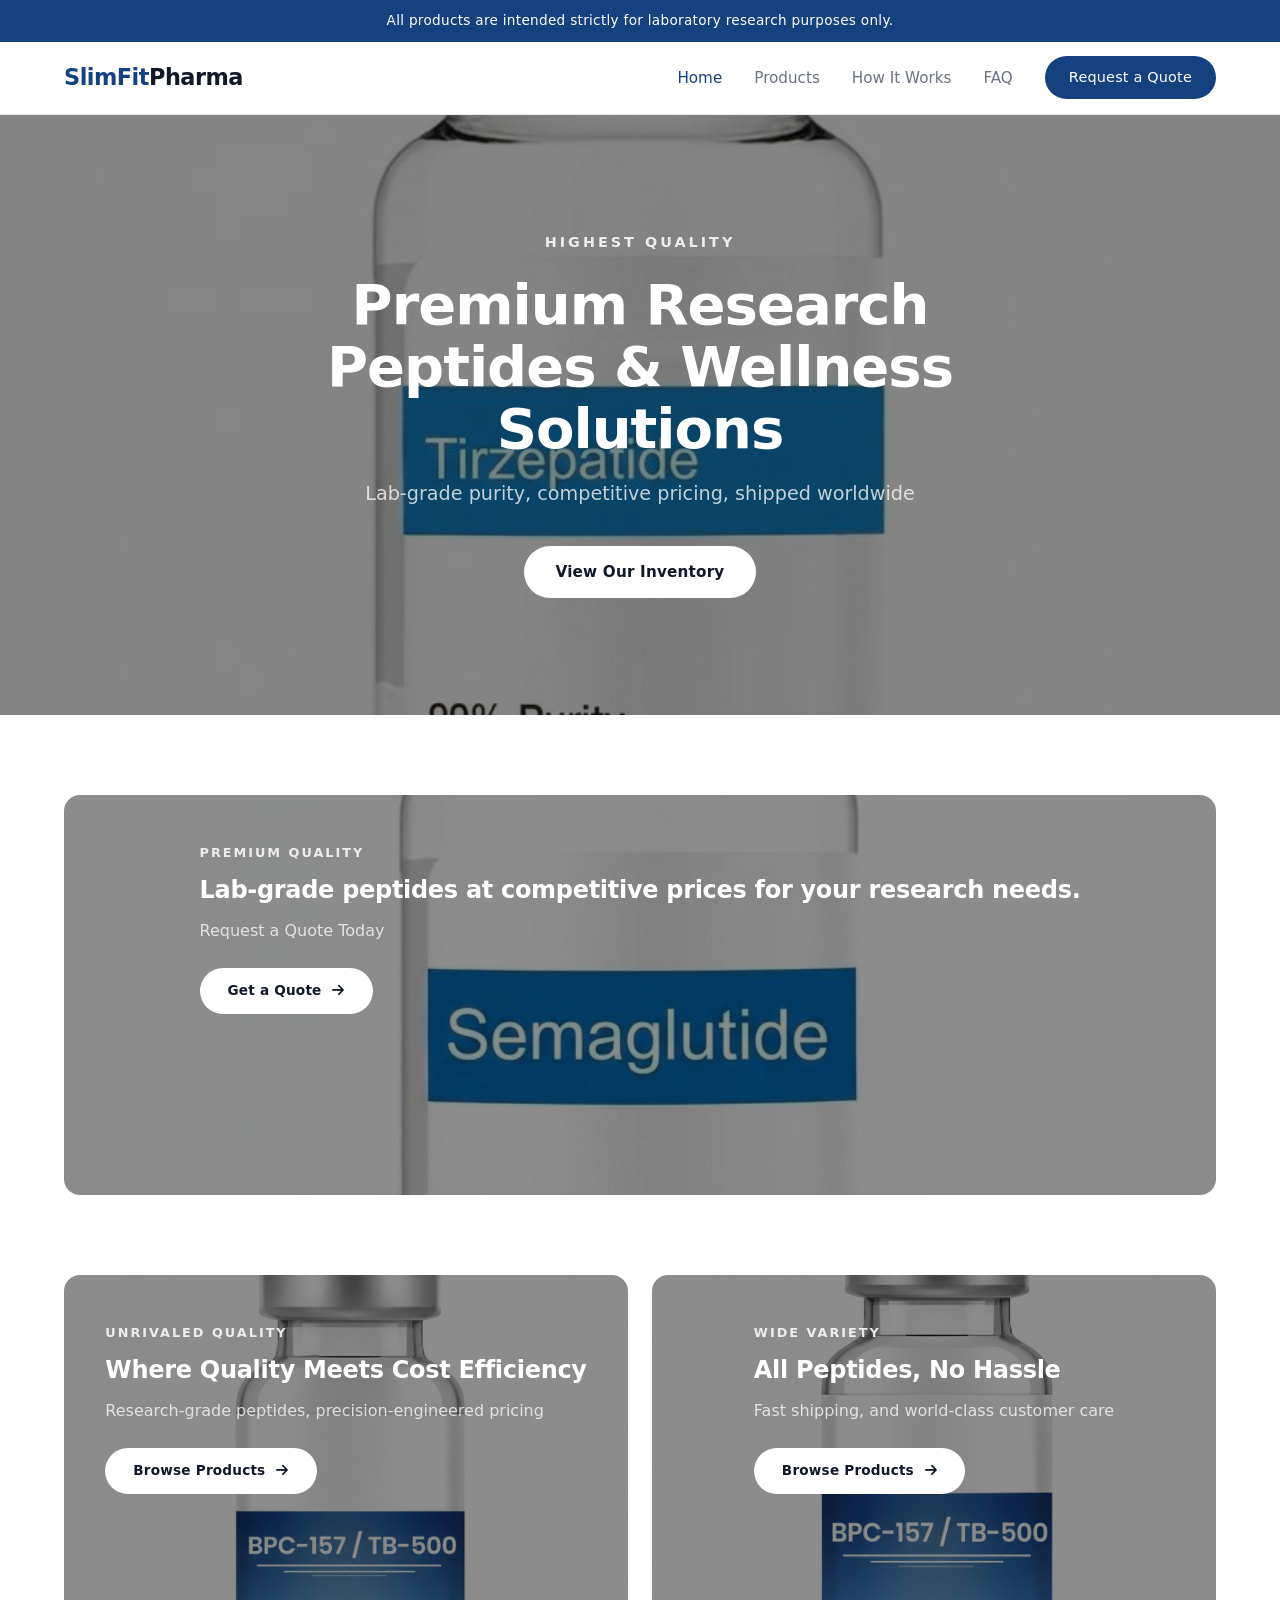
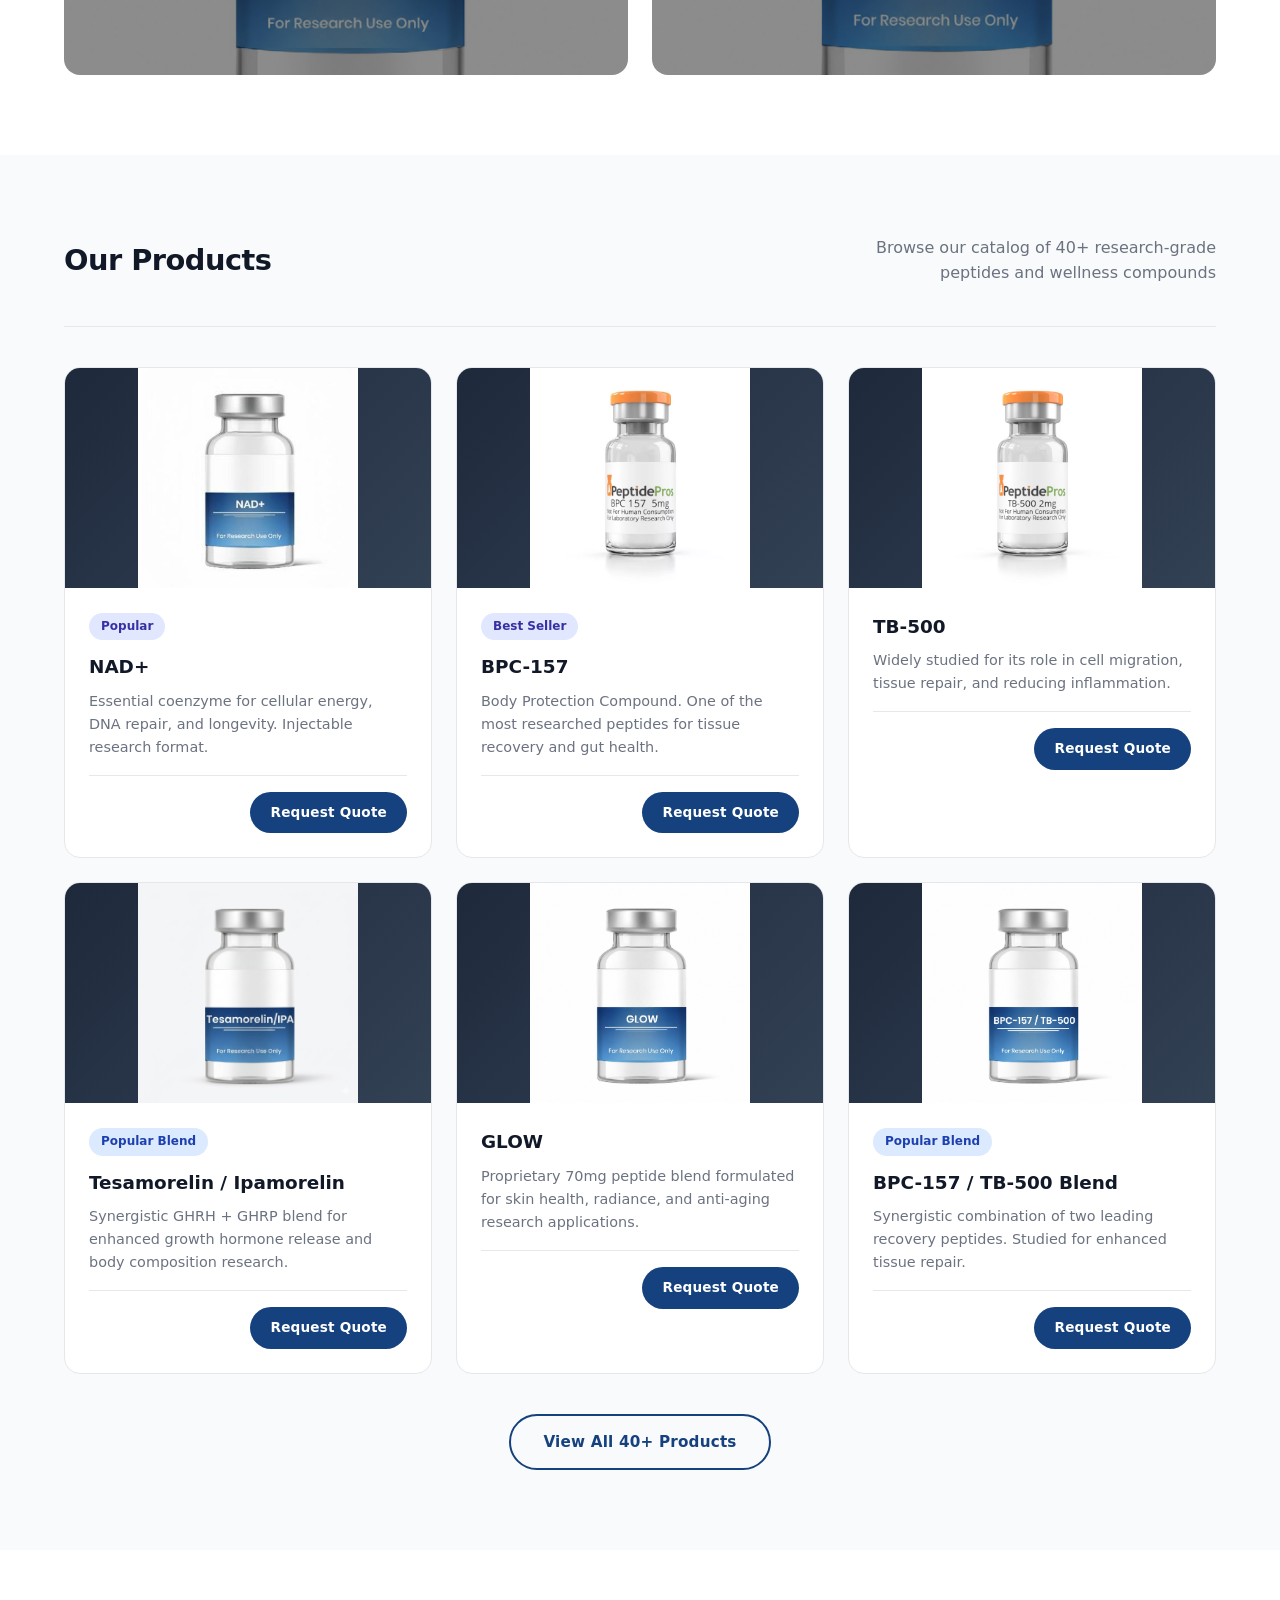
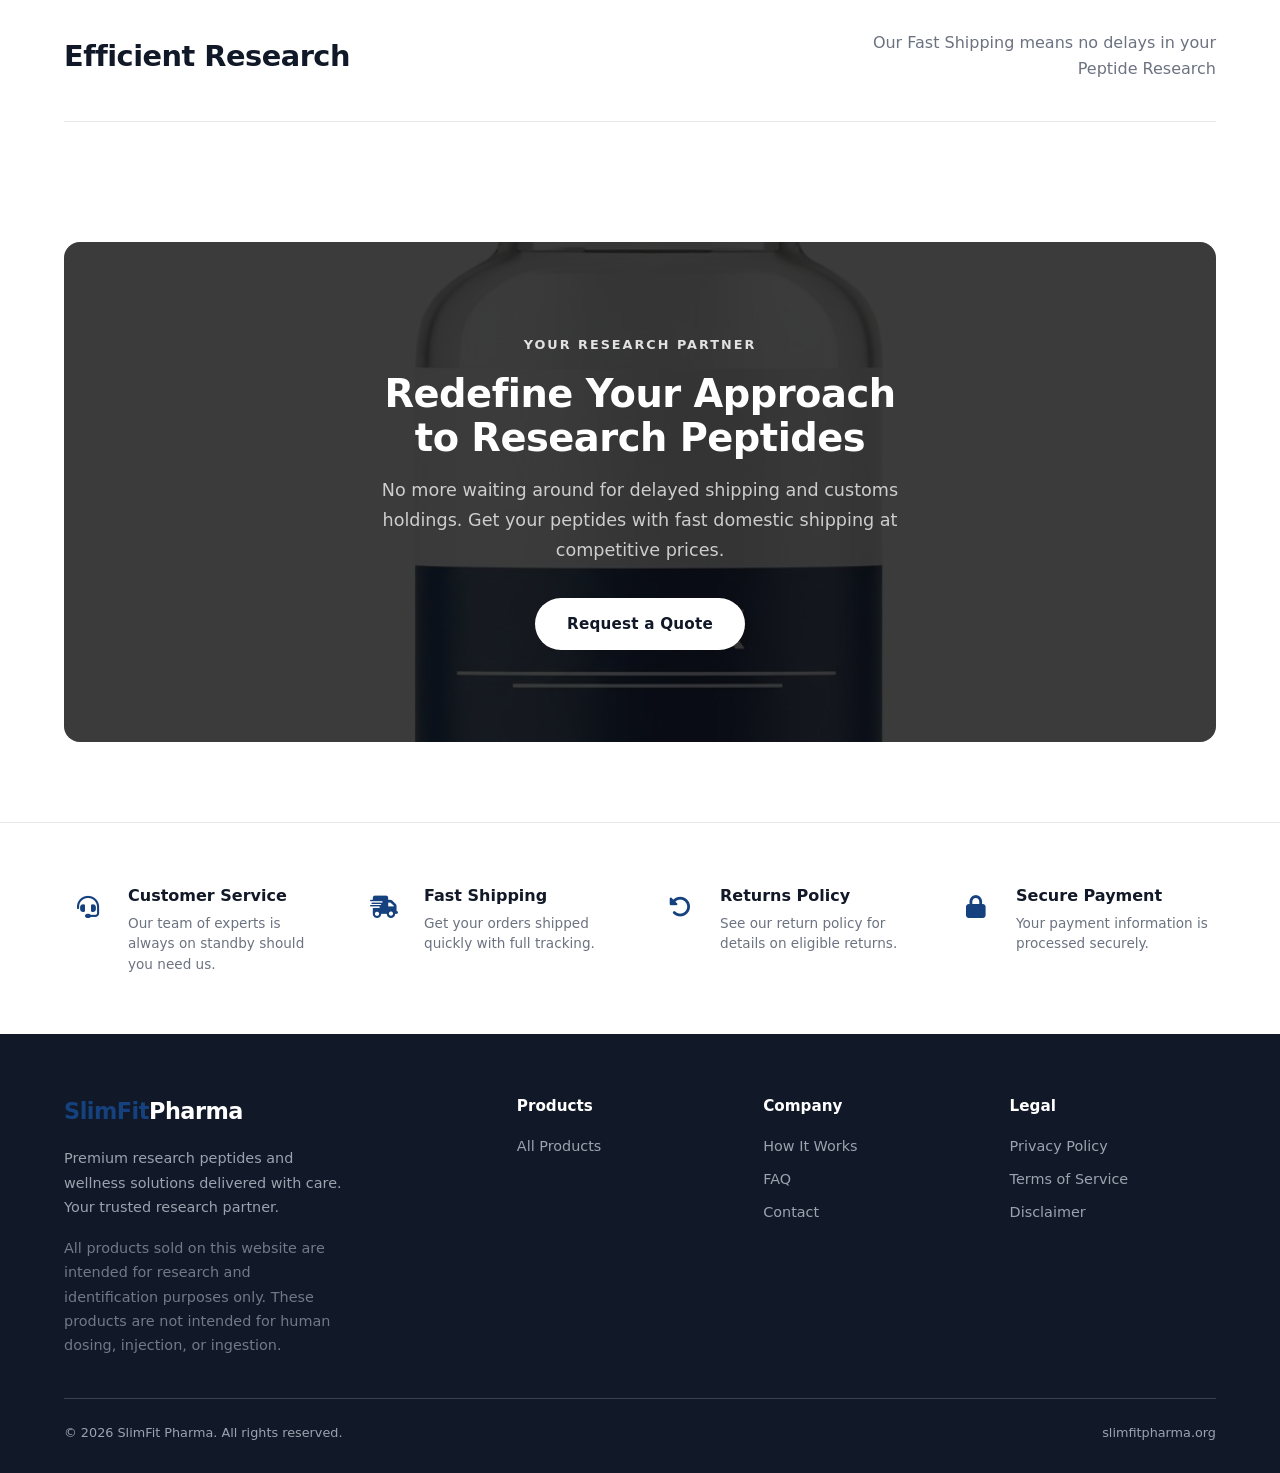
==== commit 67f84586: "Remove product categories, flatten to single grid matching reference site order - products.html: Rem" ====
--- a/index.html
+++ b/index.html
@@ -3,7 +3,7 @@
 <head>
   <meta charset="UTF-8">
   <meta name="viewport" content="width=device-width, initial-scale=1.0">
-  <title>SlimFit Pharma - Research Peptides & Wellness Solutions</title>
+  <title>SlimFit Pharma - Research Peptides &amp; Wellness Solutions</title>
   <meta name="description" content="Premium research peptides and wellness solutions. Lab-grade purity, worldwide shipping. Request a quote today.">
   <link rel="stylesheet" href="https://cdnjs.cloudflare.com/ajax/libs/font-awesome/6.5.1/css/all.min.css">
   <link rel="stylesheet" href="css/style.css">
@@ -39,70 +39,49 @@
     </div>
     <div class="hero-banner-content">
       <div class="hero-subtitle">Highest Quality</div>
-      <h1>Premium Research Peptides & Wellness Solutions</h1>
+      <h1>Premium Research Peptides &amp; Wellness Solutions</h1>
       <p class="hero-desc">Lab-grade purity, competitive pricing, shipped worldwide</p>
-      <div style="display: flex; gap: 16px; justify-content: center; flex-wrap: wrap;">
-        <a href="products.html" class="btn btn-white">View Our Inventory</a>
-        <a href="contact.html" class="btn btn-outline-white">Request a Quote</a>
-      </div>
+      <a href="products.html" class="btn btn-white">View Our Inventory</a>
     </div>
   </div>
 
-  <!-- TRUST BAR -->
-  <div class="trust-bar">
-    <div class="container">
-      <div class="trust-items">
-        <div class="trust-item">
-          <div class="trust-icon"><i class="fa-solid fa-shield-halved"></i></div>
-          <div class="trust-text">
-            <strong>Licensed Supplier</strong>
-            <span>Fully regulated & certified</span>
-          </div>
-        </div>
-        <div class="trust-item">
-          <div class="trust-icon"><i class="fa-solid fa-flask-vial"></i></div>
-          <div class="trust-text">
-            <strong>99%+ Purity</strong>
-            <span>Third-party lab tested</span>
-          </div>
-        </div>
-        <div class="trust-item">
-          <div class="trust-icon"><i class="fa-solid fa-truck-fast"></i></div>
-          <div class="trust-text">
-            <strong>Worldwide Shipping</strong>
-            <span>Tracked delivery, anywhere</span>
-          </div>
-        </div>
-        <div class="trust-item">
-          <div class="trust-icon"><i class="fa-solid fa-headset"></i></div>
-          <div class="trust-text">
-            <strong>Expert Support</strong>
-            <span>Real specialists available</span>
-          </div>
-        </div>
-      </div>
-    </div>
-  </div>
-
-  <!-- BANNER CARDS -->
+  <!-- FULL-WIDTH BANNER CARD -->
   <section>
+    <div class="container">
+      <div class="banner-card">
+        <div class="banner-card-bg">
+          <img src="images/semaglutide-vial.jpg" alt="Premium Quality Peptides">
+        </div>
+        <div class="banner-card-overlay"></div>
+        <div class="banner-card-content">
+          <div class="banner-label">Premium Quality</div>
+          <h3>Lab-grade peptides at competitive prices for your research needs.</h3>
+          <p>Request a Quote Today</p>
+          <a href="contact.html" class="btn btn-white btn-sm">Get a Quote <i class="fa-solid fa-arrow-right" style="margin-left: 6px;"></i></a>
+        </div>
+      </div>
+    </div>
+  </section>
+
+  <!-- TWO SIDE-BY-SIDE BANNER CARDS -->
+  <section style="padding-top: 0;">
     <div class="container">
       <div class="banner-grid">
         <div class="banner-card">
           <div class="banner-card-bg">
-            <img src="images/semaglutide-vial.jpg" alt="Premium Quality Peptides">
+            <img src="images/bpc-157-tb-500.jpg" alt="Unrivaled Quality">
           </div>
           <div class="banner-card-overlay"></div>
           <div class="banner-card-content">
-            <div class="banner-label">Premium Quality</div>
-            <h3>Lab-grade peptides at competitive prices for your research needs.</h3>
-            <p>Request a Quote Today</p>
-            <a href="contact.html" class="btn btn-white btn-sm">Get a Quote <i class="fa-solid fa-arrow-right" style="margin-left: 6px;"></i></a>
+            <div class="banner-label">Unrivaled Quality</div>
+            <h3>Where Quality Meets Cost Efficiency</h3>
+            <p>Research-grade peptides, precision-engineered pricing</p>
+            <a href="products.html" class="btn btn-white btn-sm">Browse Products <i class="fa-solid fa-arrow-right" style="margin-left: 6px;"></i></a>
           </div>
         </div>
         <div class="banner-card">
           <div class="banner-card-bg">
-            <img src="images/bpc-157-tb-500.jpg" alt="Wide Variety">
+            <img src="images/bpc-157-tb-500-alt.jpg" alt="Wide Variety">
           </div>
           <div class="banner-card-overlay"></div>
           <div class="banner-card-content">
@@ -126,25 +105,12 @@
       <div class="card-grid">
         <div class="product-card">
           <div class="product-image peptide-bg">
-            <img src="images/semaglutide-vial.jpg" alt="Semaglutide Research Vial" class="product-img">
-          </div>
-          <div class="product-body">
-            <span class="product-tag tag-popular">High Demand</span>
-            <h3>Semaglutide</h3>
-            <p>GLP-1 receptor agonist peptide. 99% purity, research-grade. The most requested weight loss peptide.</p>
-            <div class="product-meta">
-              <a href="contact.html" class="btn btn-primary btn-sm">Request Quote</a>
-            </div>
-          </div>
-        </div>
-        <div class="product-card">
-          <div class="product-image peptide-bg">
-            <img src="images/tirzepatide-vial.jpg" alt="Tirzepatide Research Vial" class="product-img">
-          </div>
-          <div class="product-body">
-            <span class="product-tag tag-featured">Featured</span>
-            <h3>Tirzepatide</h3>
-            <p>Dual GIP/GLP-1 receptor agonist. Available for research purposes. 99% purity, lab-tested.</p>
+            <img src="images/nad-plus.jpg" alt="NAD+ Vial" class="product-img">
+          </div>
+          <div class="product-body">
+            <span class="product-tag tag-popular">Popular</span>
+            <h3>NAD+</h3>
+            <p>Essential coenzyme for cellular energy, DNA repair, and longevity. Injectable research format.</p>
             <div class="product-meta">
               <a href="contact.html" class="btn btn-primary btn-sm">Request Quote</a>
             </div>
@@ -165,12 +131,11 @@
         </div>
         <div class="product-card">
           <div class="product-image peptide-bg">
-            <img src="images/cagrisema.jpg" alt="Cagrisema Vial" class="product-img">
-          </div>
-          <div class="product-body">
-            <span class="product-tag tag-new">New</span>
-            <h3>Cagrisema</h3>
-            <p>Next-generation dual amylin and GLP-1 receptor agonist combination for weight management research.</p>
+            <img src="images/tb-500.jpg" alt="TB-500 Vial" class="product-img">
+          </div>
+          <div class="product-body">
+            <h3>TB-500</h3>
+            <p>Widely studied for its role in cell migration, tissue repair, and reducing inflammation.</p>
             <div class="product-meta">
               <a href="contact.html" class="btn btn-primary btn-sm">Request Quote</a>
             </div>
@@ -191,12 +156,24 @@
         </div>
         <div class="product-card">
           <div class="product-image peptide-bg">
-            <img src="images/nad-plus.jpg" alt="NAD+ Vial" class="product-img">
-          </div>
-          <div class="product-body">
-            <span class="product-tag tag-popular">Popular</span>
-            <h3>NAD+</h3>
-            <p>Essential coenzyme for cellular energy, DNA repair, and longevity. Injectable research format.</p>
+            <img src="images/glow.jpg" alt="GLOW Vial" class="product-img">
+          </div>
+          <div class="product-body">
+            <h3>GLOW</h3>
+            <p>Proprietary 70mg peptide blend formulated for skin health, radiance, and anti-aging research applications.</p>
+            <div class="product-meta">
+              <a href="contact.html" class="btn btn-primary btn-sm">Request Quote</a>
+            </div>
+          </div>
+        </div>
+        <div class="product-card">
+          <div class="product-image peptide-bg">
+            <img src="images/bpc-157-tb-500.jpg" alt="BPC-157/TB-500 Blend" class="product-img">
+          </div>
+          <div class="product-body">
+            <span class="product-tag tag-featured">Popular Blend</span>
+            <h3>BPC-157 / TB-500 Blend</h3>
+            <p>Synergistic combination of two leading recovery peptides. Studied for enhanced tissue repair.</p>
             <div class="product-meta">
               <a href="contact.html" class="btn btn-primary btn-sm">Request Quote</a>
             </div>
@@ -209,8 +186,18 @@
     </div>
   </section>
 
+  <!-- EFFICIENT RESEARCH HEADER -->
+  <section>
+    <div class="container">
+      <div class="module-header">
+        <h3>Efficient Research</h3>
+        <p>Our Fast Shipping means no delays in your Peptide Research</p>
+      </div>
+    </div>
+  </section>
+
   <!-- FEATURE BANNER -->
-  <section>
+  <section style="padding-top: 0;">
     <div class="container">
       <div class="feature-banner dark-overlay">
         <div class="feature-banner-bg">
@@ -226,87 +213,6 @@
     </div>
   </section>
 
-  <!-- HOW IT WORKS -->
-  <section style="background: var(--light-gray);">
-    <div class="container text-center">
-      <p class="section-label">Simple Process</p>
-      <h2 class="section-title">How It Works</h2>
-      <p class="section-subtitle">Getting started takes just 3 steps. No confusion, no hassle.</p>
-      <div class="steps">
-        <div class="step">
-          <div class="step-number">1</div>
-          <h3>Browse Products</h3>
-          <p>Explore our catalog of 40+ research peptides and select what fits your needs.</p>
-        </div>
-        <div class="step">
-          <div class="step-number">2</div>
-          <h3>Request a Quote</h3>
-          <p>Reach out for pricing, guidance, and any questions. We'll walk you through everything.</p>
-        </div>
-        <div class="step">
-          <div class="step-number">3</div>
-          <h3>Fast Delivery</h3>
-          <p>We ship directly to your door with full tracking and temperature-controlled packaging.</p>
-        </div>
-      </div>
-    </div>
-  </section>
-
-  <!-- WHY CHOOSE US -->
-  <section>
-    <div class="container">
-      <div class="text-center">
-        <p class="section-label">Why SlimFit Pharma</p>
-        <h2 class="section-title">Built Around Your Needs</h2>
-        <p class="section-subtitle">We cut through the noise so you can focus on results.</p>
-      </div>
-      <div class="card-grid">
-        <div class="card">
-          <div class="card-icon"><i class="fa-solid fa-flask-vial"></i></div>
-          <h3>Lab-Grade Quality</h3>
-          <p>Every product is sourced from GMP-certified facilities with full traceability and quality assurance.</p>
-        </div>
-        <div class="card">
-          <div class="card-icon"><i class="fa-solid fa-vial"></i></div>
-          <h3>40+ Products</h3>
-          <p>From GLP-1 peptides to recovery compounds - the most comprehensive catalog available.</p>
-        </div>
-        <div class="card">
-          <div class="card-icon"><i class="fa-solid fa-globe"></i></div>
-          <h3>Ships Worldwide</h3>
-          <p>Temperature-controlled packaging, full tracking, and discreet delivery to every corner of the globe.</p>
-        </div>
-        <div class="card">
-          <div class="card-icon"><i class="fa-solid fa-tags"></i></div>
-          <h3>Competitive Pricing</h3>
-          <p>Bulk discounts available on all products. Contact us for a personalized quote tailored to your needs.</p>
-        </div>
-        <div class="card">
-          <div class="card-icon"><i class="fa-solid fa-lock"></i></div>
-          <h3>Discreet & Secure</h3>
-          <p>All orders shipped in plain packaging. Your research stays private, and your data stays safe.</p>
-        </div>
-        <div class="card">
-          <div class="card-icon"><i class="fa-solid fa-headset"></i></div>
-          <h3>Expert Support</h3>
-          <p>Real specialists available to guide you on product selection, dosing, and any questions you may have.</p>
-        </div>
-      </div>
-    </div>
-  </section>
-
-  <!-- CTA -->
-  <section style="padding-bottom: 80px;">
-    <div class="cta-section">
-      <h2>Ready to Get Started?</h2>
-      <p>Browse our full catalog or get in touch with our team for personalized guidance and pricing.</p>
-      <div style="display: flex; gap: 16px; justify-content: center; flex-wrap: wrap;">
-        <a href="products.html" class="btn btn-accent">View All Products</a>
-        <a href="contact.html" class="btn btn-outline-white">Request a Quote</a>
-      </div>
-    </div>
-  </section>
-
   <!-- ICON BOX BAR -->
   <div class="icon-box-bar">
     <div class="container">
@@ -354,9 +260,6 @@
         </div>
         <div class="footer-col">
           <h4>Products</h4>
-          <a href="products.html">Weight Loss Peptides</a>
-          <a href="products.html">Recovery Peptides</a>
-          <a href="products.html">Growth Hormone Peptides</a>
           <a href="products.html">All Products</a>
         </div>
         <div class="footer-col">
@@ -381,4 +284,4 @@
 
   <script src="js/main.js"></script>
 </body>
-</html>
+</html>
--- a/css/style.css
+++ b/css/style.css
@@ -379,7 +379,8 @@
   color: var(--dark);
 }
 
-.feature-banner.dark-overlay .feature-banner-bg img { opacity: 0.4; }
+.feature-banner.dark-overlay .feature-banner-bg img { opacity: 0.2; }
+.feature-banner.dark-overlay { background: #0a0a0a; }
 .feature-banner.dark-overlay .feature-banner-content { color: var(--white); }
 
 .feature-banner-content .feature-label {
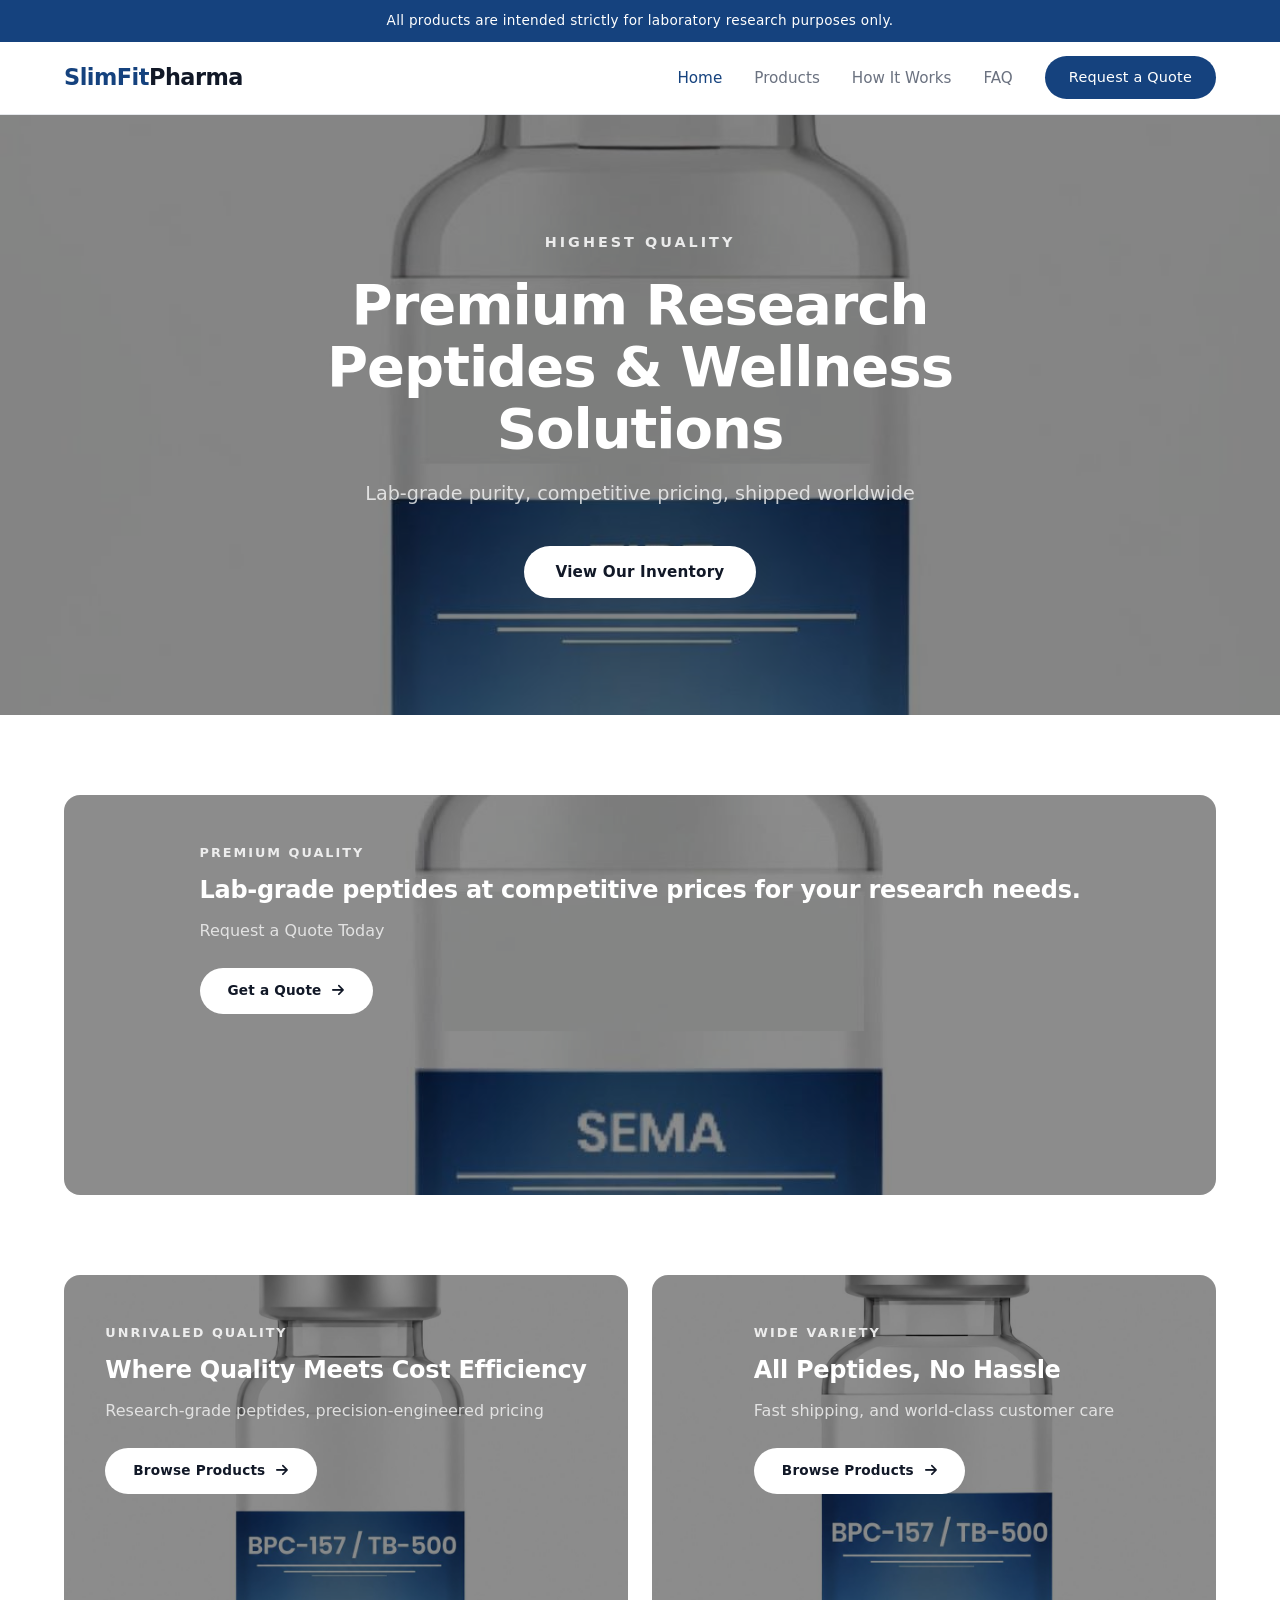
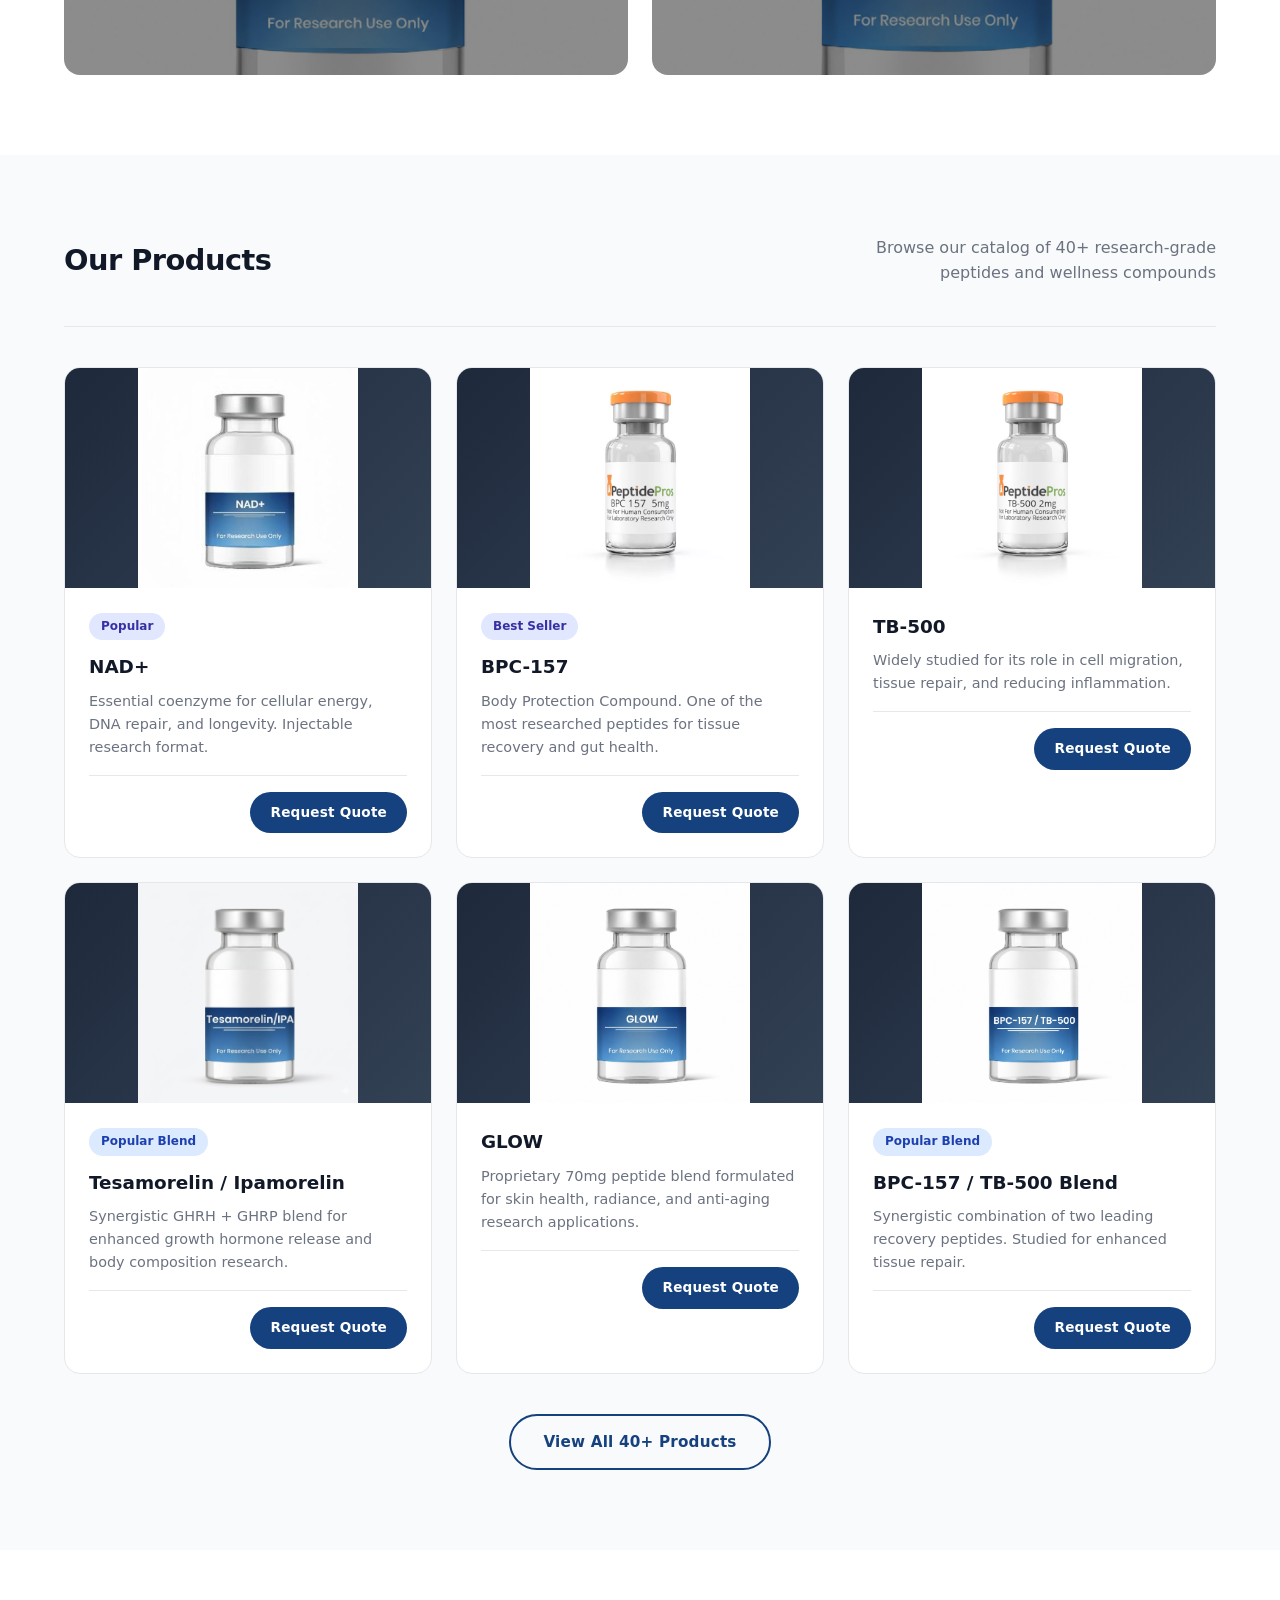
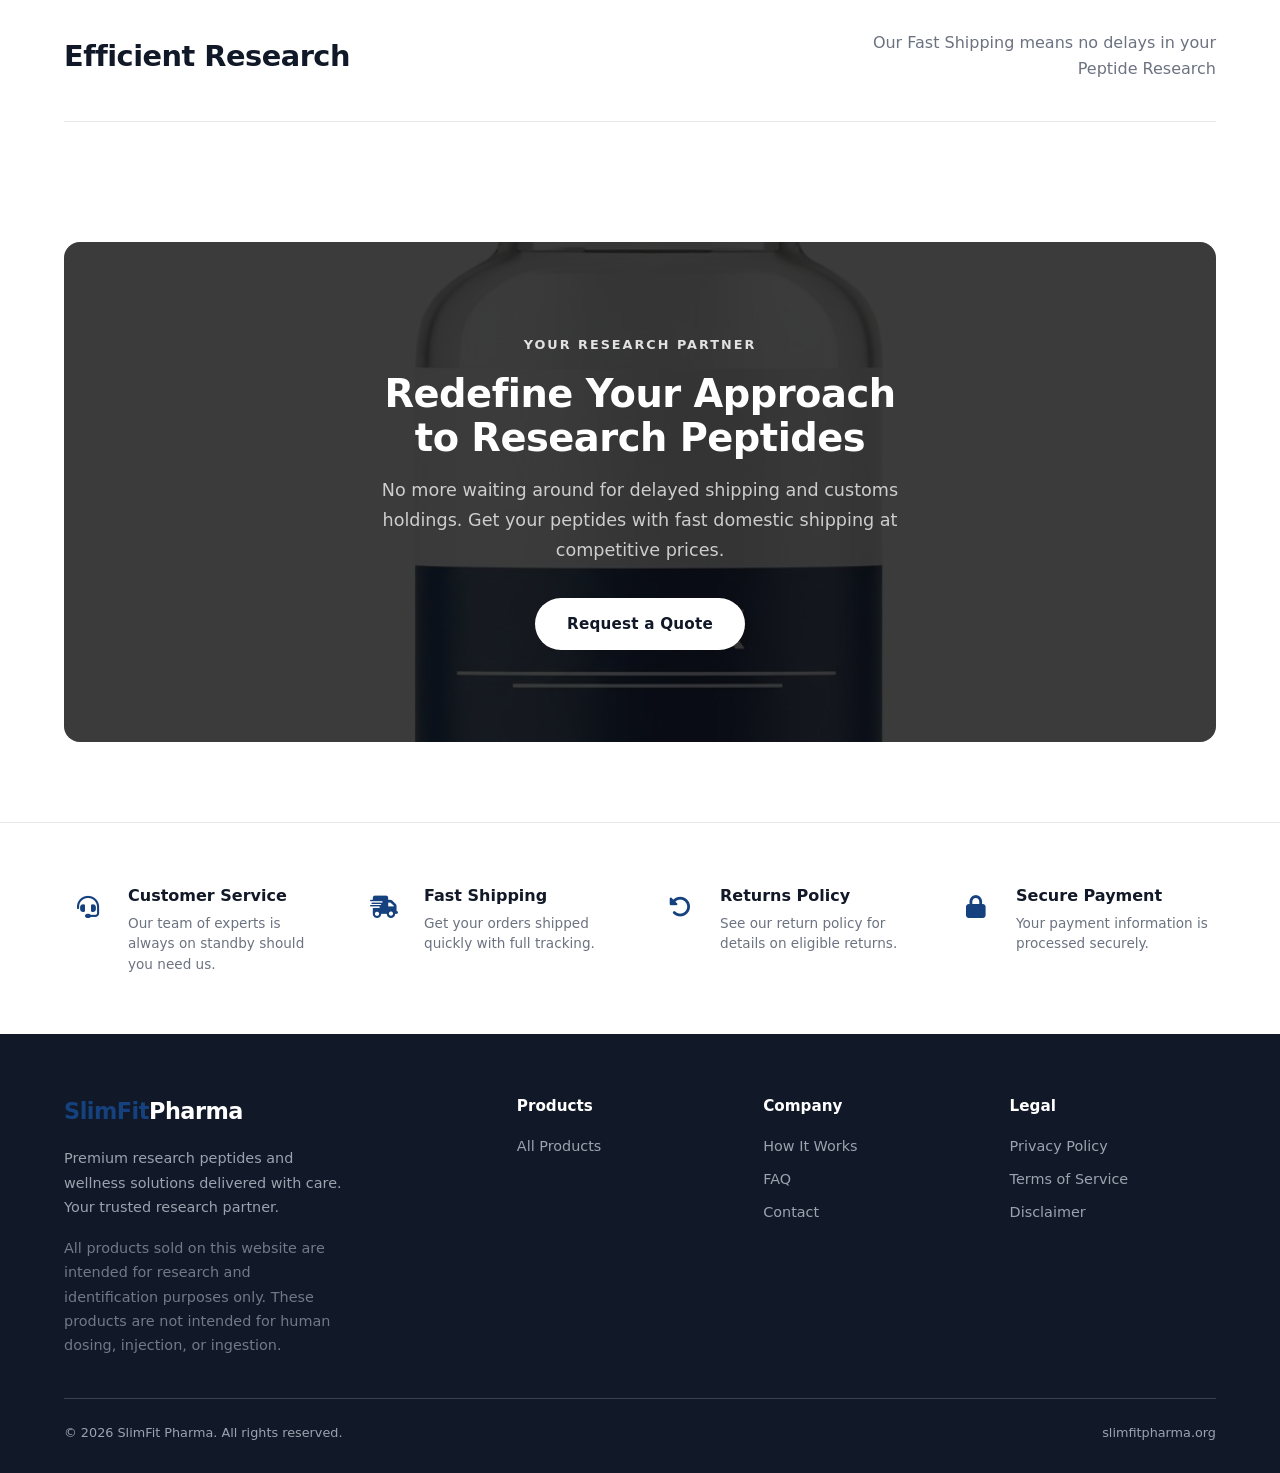
==== commit b4f232a1: "Update Semaglutide/Tirzepatide photos and add Retatrutide - Replace Semaglutide and Tirzepatide prod" ====
--- a/index.html
+++ b/index.html
@@ -35,7 +35,7 @@
   <!-- HERO BANNER -->
   <div class="hero-banner">
     <div class="hero-banner-bg">
-      <img src="images/tirzepatide-vial.jpg" alt="Research Peptides">
+      <img src="images/tirzepatide-new.jpg" alt="Research Peptides">
     </div>
     <div class="hero-banner-content">
       <div class="hero-subtitle">Highest Quality</div>
@@ -50,7 +50,7 @@
     <div class="container">
       <div class="banner-card">
         <div class="banner-card-bg">
-          <img src="images/semaglutide-vial.jpg" alt="Premium Quality Peptides">
+          <img src="images/semaglutide-new.jpg" alt="Premium Quality Peptides">
         </div>
         <div class="banner-card-overlay"></div>
         <div class="banner-card-content">
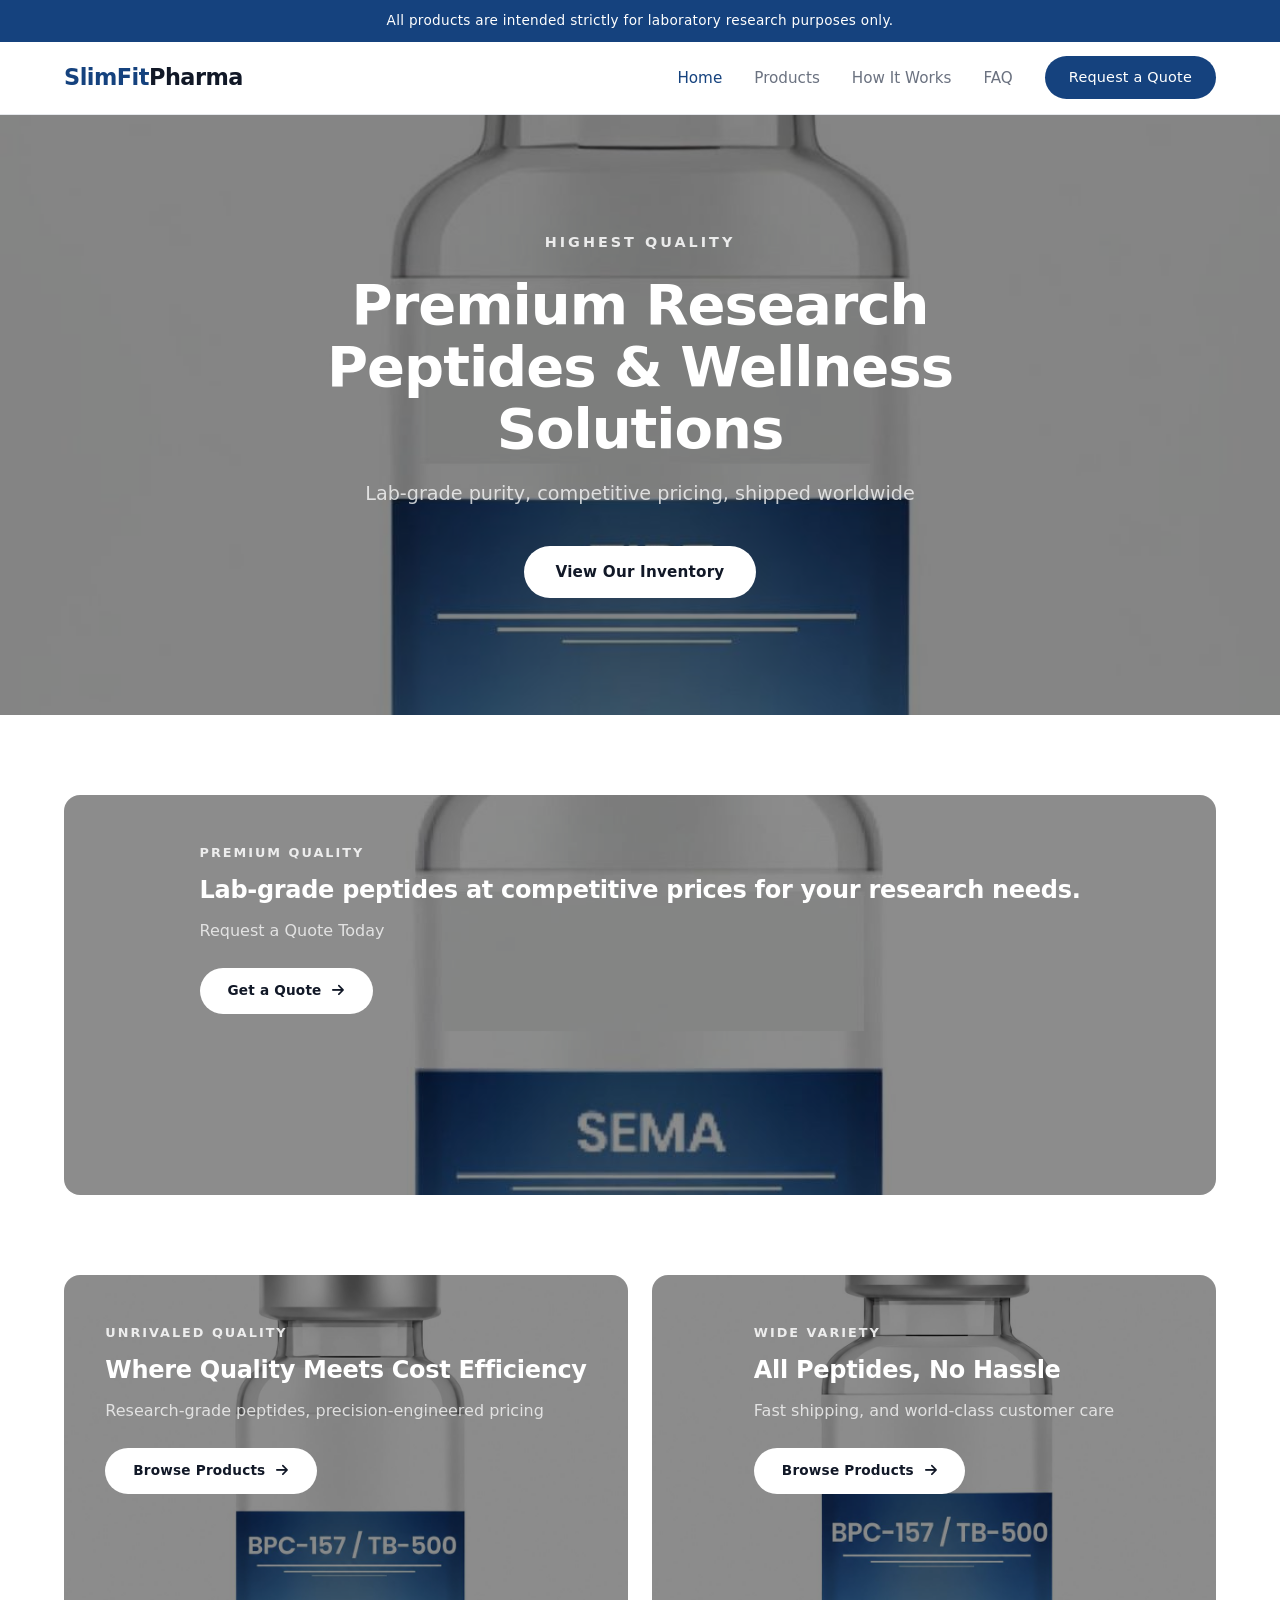
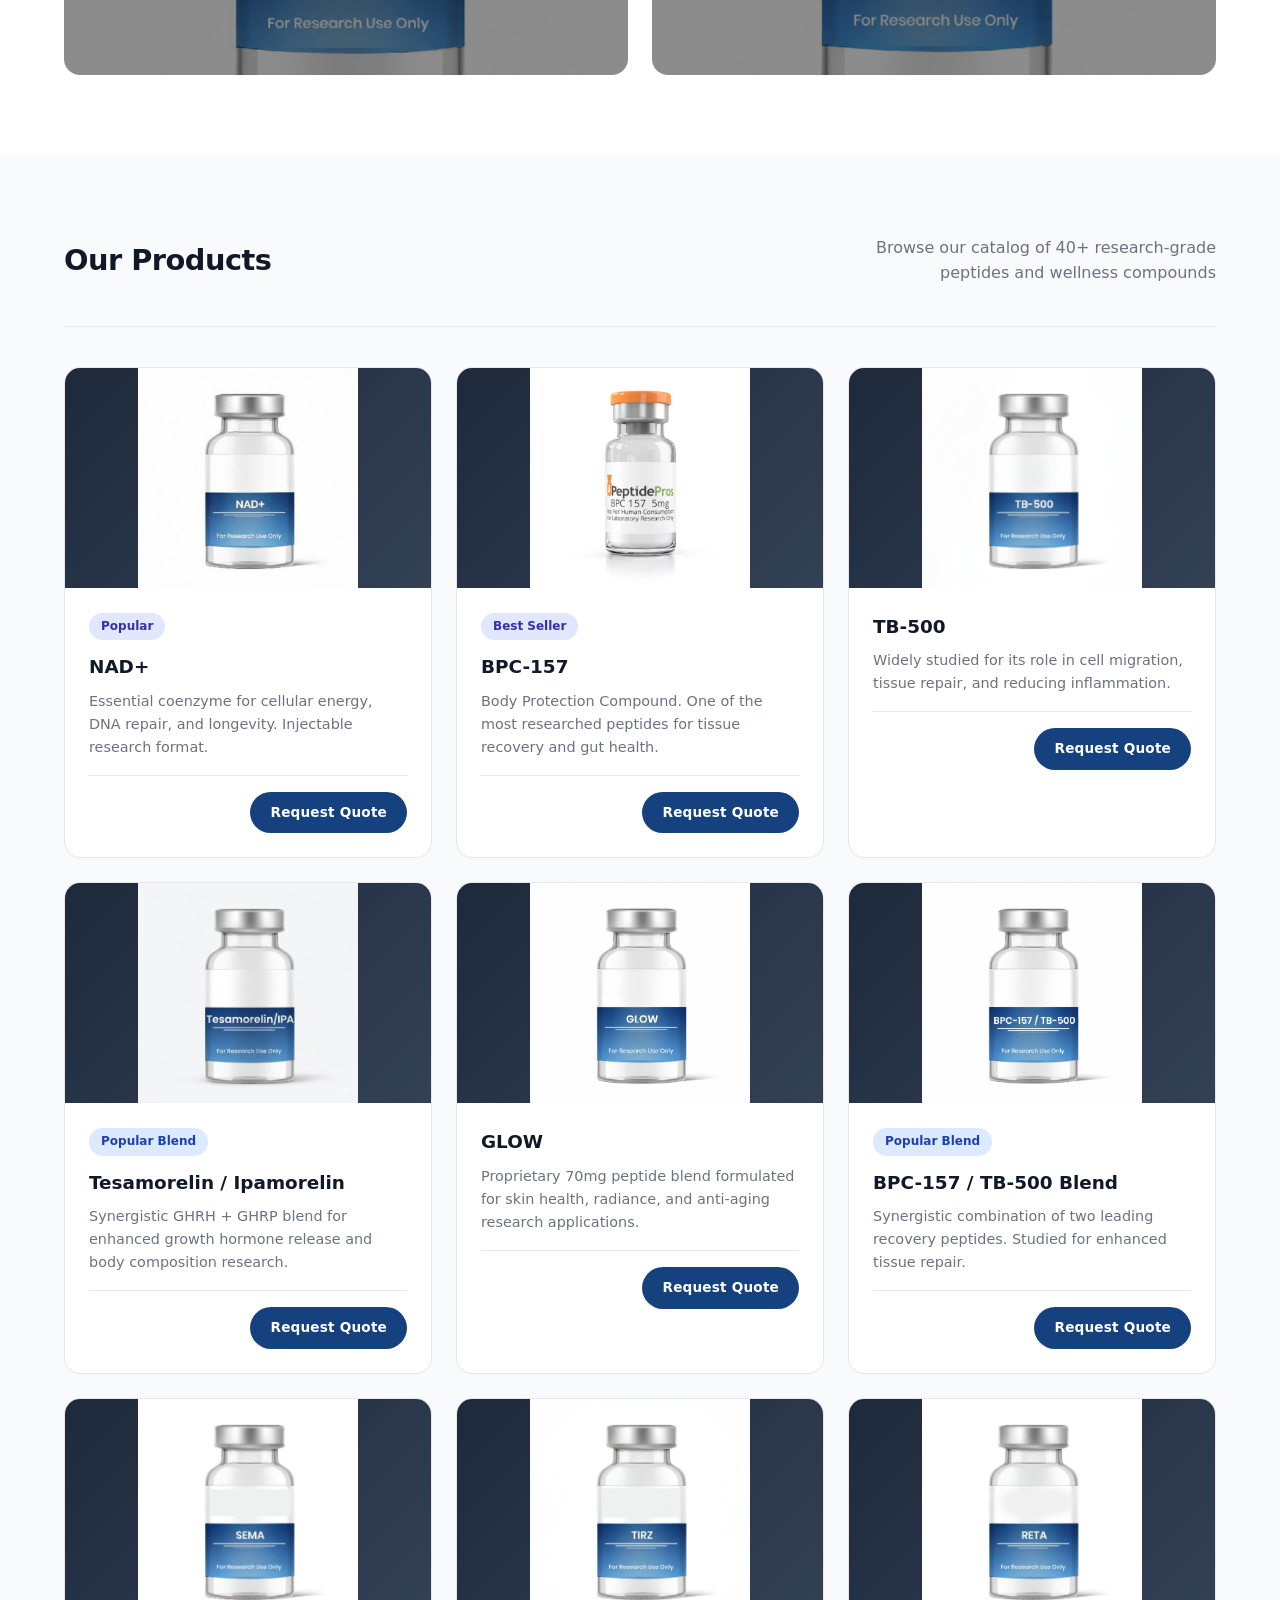
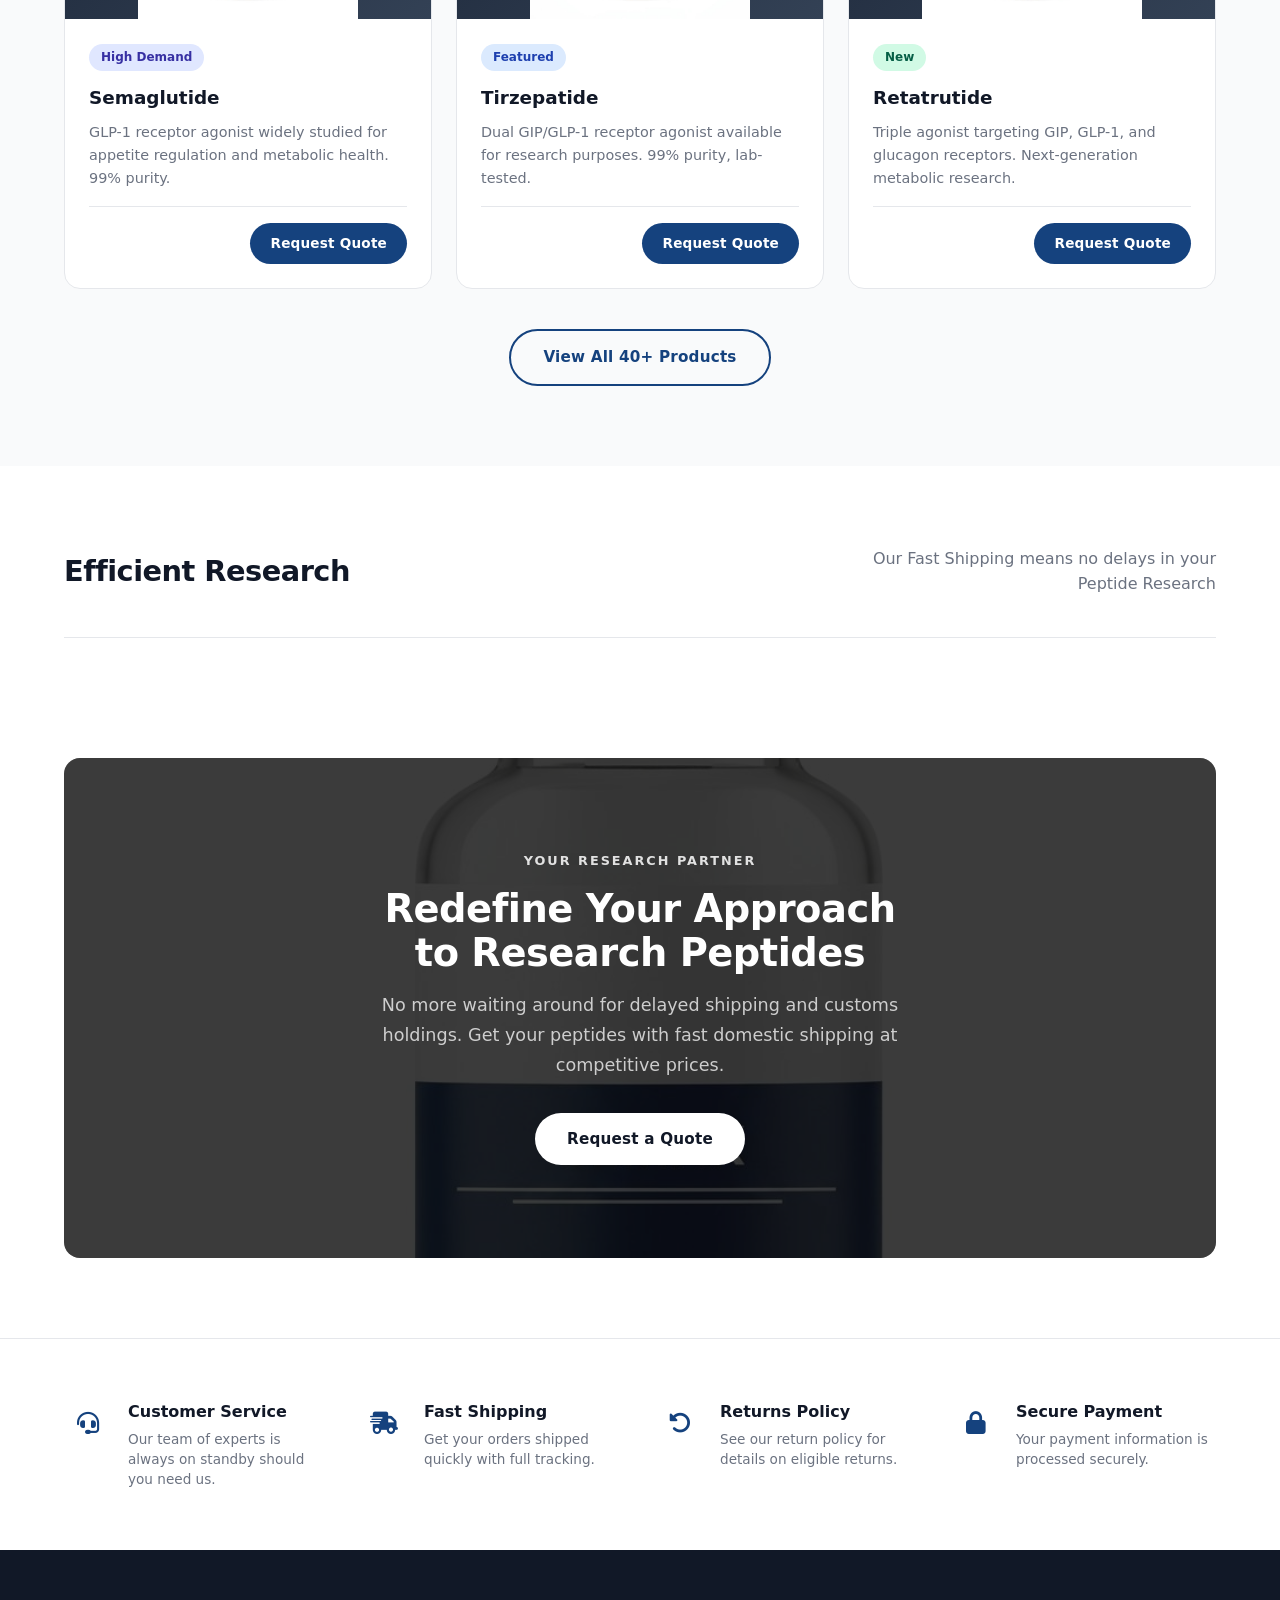
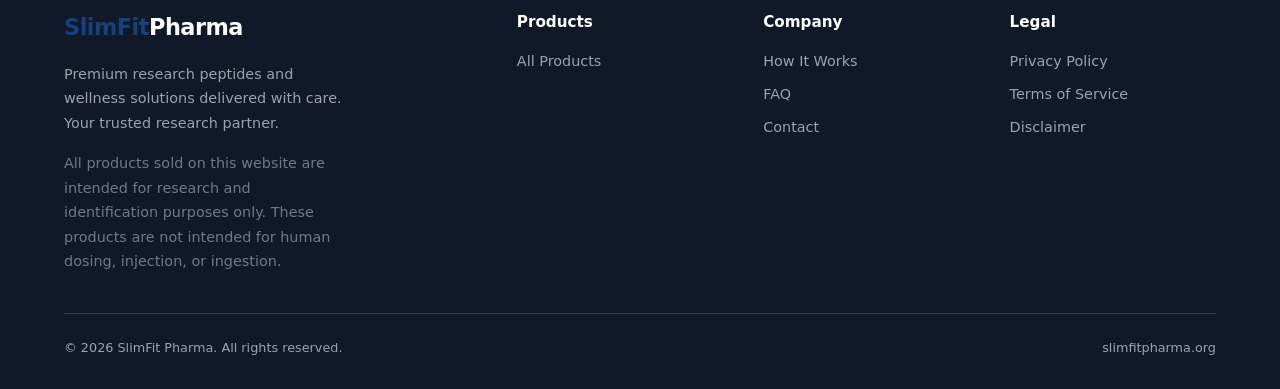
==== commit a937d660: "Add Sema/Tirz/Reta to homepage grid, update BPC-157/TB-500 images - Add Semaglutide, Tirzepatide, an" ====
--- a/index.html
+++ b/index.html
@@ -69,7 +69,7 @@
       <div class="banner-grid">
         <div class="banner-card">
           <div class="banner-card-bg">
-            <img src="images/bpc-157-tb-500.jpg" alt="Unrivaled Quality">
+            <img src="images/bpc157-tb500-new.jpg" alt="Unrivaled Quality">
           </div>
           <div class="banner-card-overlay"></div>
           <div class="banner-card-content">
@@ -131,7 +131,7 @@
         </div>
         <div class="product-card">
           <div class="product-image peptide-bg">
-            <img src="images/tb-500.jpg" alt="TB-500 Vial" class="product-img">
+            <img src="images/tb500-new.jpg" alt="TB-500 Vial" class="product-img">
           </div>
           <div class="product-body">
             <h3>TB-500</h3>
@@ -168,12 +168,51 @@
         </div>
         <div class="product-card">
           <div class="product-image peptide-bg">
-            <img src="images/bpc-157-tb-500.jpg" alt="BPC-157/TB-500 Blend" class="product-img">
+            <img src="images/bpc157-tb500-new.jpg" alt="BPC-157/TB-500 Blend" class="product-img">
           </div>
           <div class="product-body">
             <span class="product-tag tag-featured">Popular Blend</span>
             <h3>BPC-157 / TB-500 Blend</h3>
             <p>Synergistic combination of two leading recovery peptides. Studied for enhanced tissue repair.</p>
+            <div class="product-meta">
+              <a href="contact.html" class="btn btn-primary btn-sm">Request Quote</a>
+            </div>
+          </div>
+        </div>
+        <div class="product-card">
+          <div class="product-image peptide-bg">
+            <img src="images/semaglutide-new.jpg" alt="Semaglutide Vial" class="product-img">
+          </div>
+          <div class="product-body">
+            <span class="product-tag tag-popular">High Demand</span>
+            <h3>Semaglutide</h3>
+            <p>GLP-1 receptor agonist widely studied for appetite regulation and metabolic health. 99% purity.</p>
+            <div class="product-meta">
+              <a href="contact.html" class="btn btn-primary btn-sm">Request Quote</a>
+            </div>
+          </div>
+        </div>
+        <div class="product-card">
+          <div class="product-image peptide-bg">
+            <img src="images/tirzepatide-new.jpg" alt="Tirzepatide Vial" class="product-img">
+          </div>
+          <div class="product-body">
+            <span class="product-tag tag-featured">Featured</span>
+            <h3>Tirzepatide</h3>
+            <p>Dual GIP/GLP-1 receptor agonist available for research purposes. 99% purity, lab-tested.</p>
+            <div class="product-meta">
+              <a href="contact.html" class="btn btn-primary btn-sm">Request Quote</a>
+            </div>
+          </div>
+        </div>
+        <div class="product-card">
+          <div class="product-image peptide-bg">
+            <img src="images/retatrutide.jpg" alt="Retatrutide Vial" class="product-img">
+          </div>
+          <div class="product-body">
+            <span class="product-tag tag-new">New</span>
+            <h3>Retatrutide</h3>
+            <p>Triple agonist targeting GIP, GLP-1, and glucagon receptors. Next-generation metabolic research.</p>
             <div class="product-meta">
               <a href="contact.html" class="btn btn-primary btn-sm">Request Quote</a>
             </div>
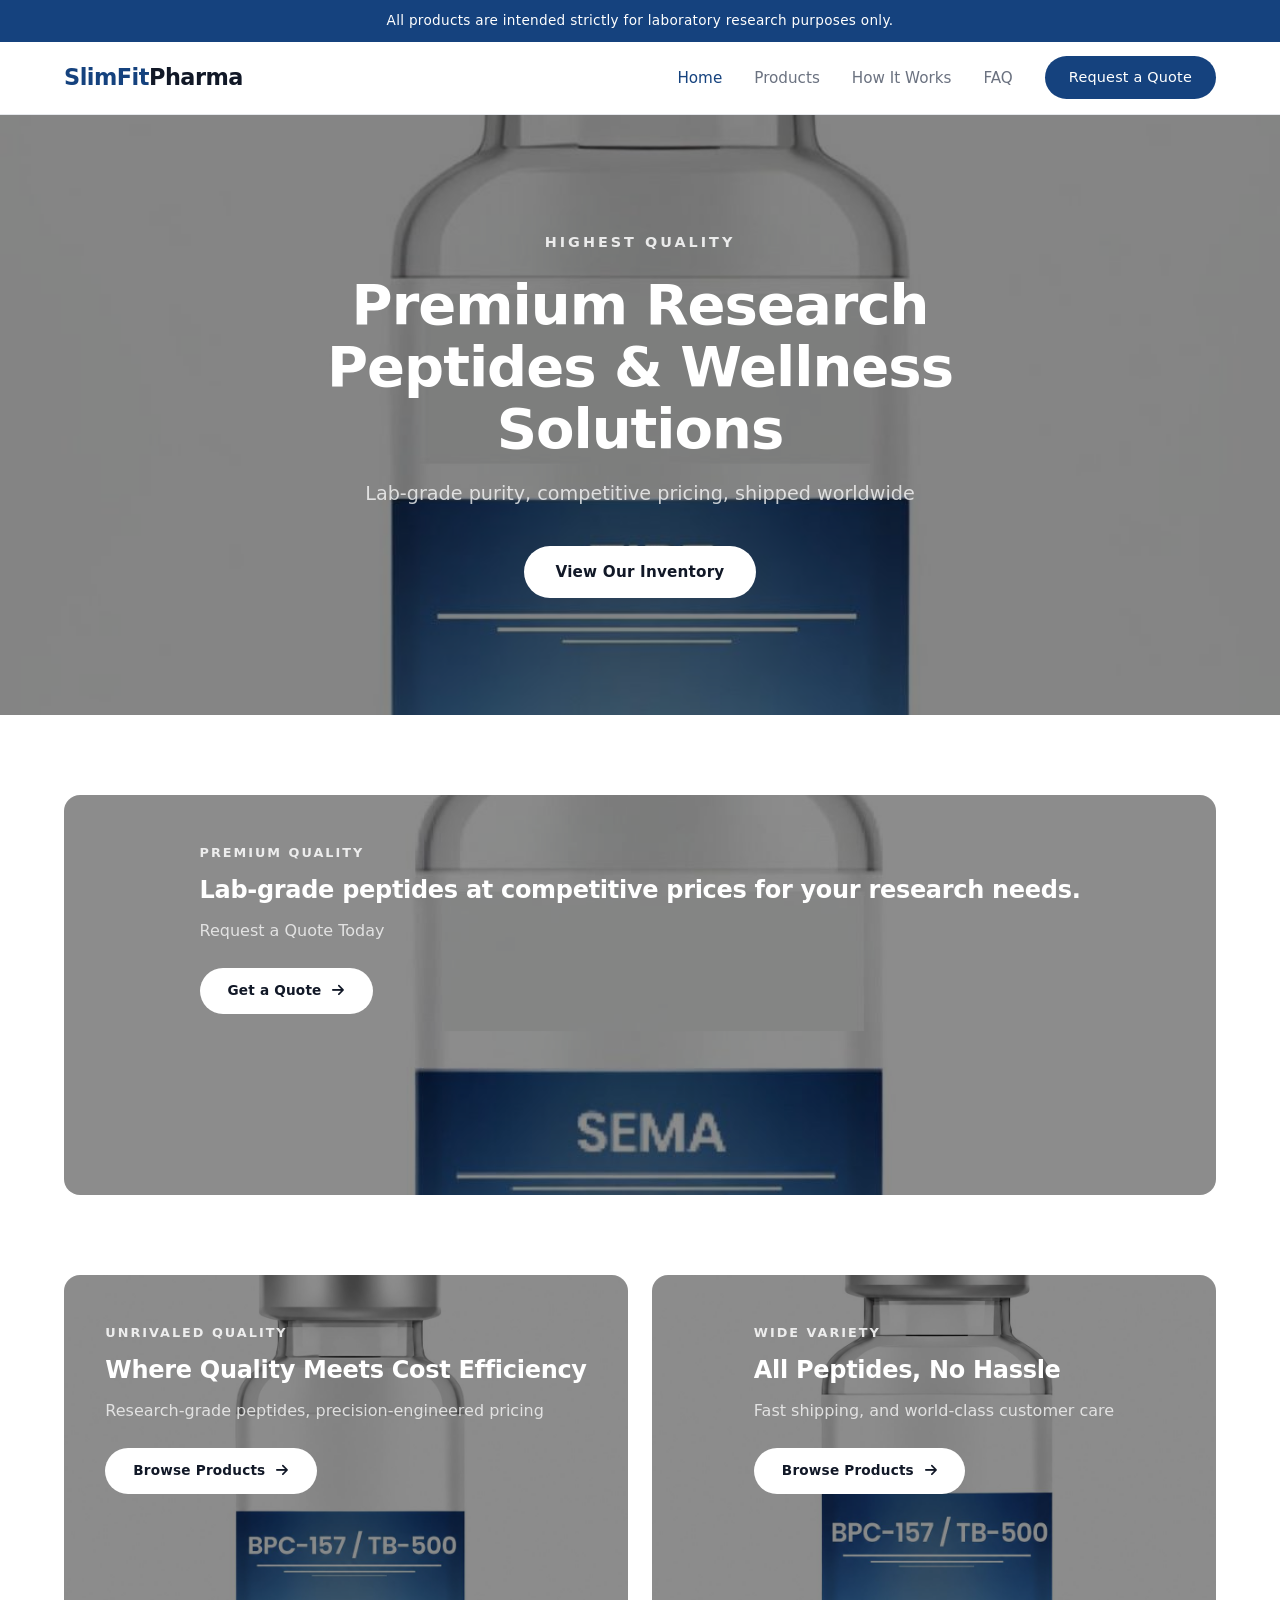
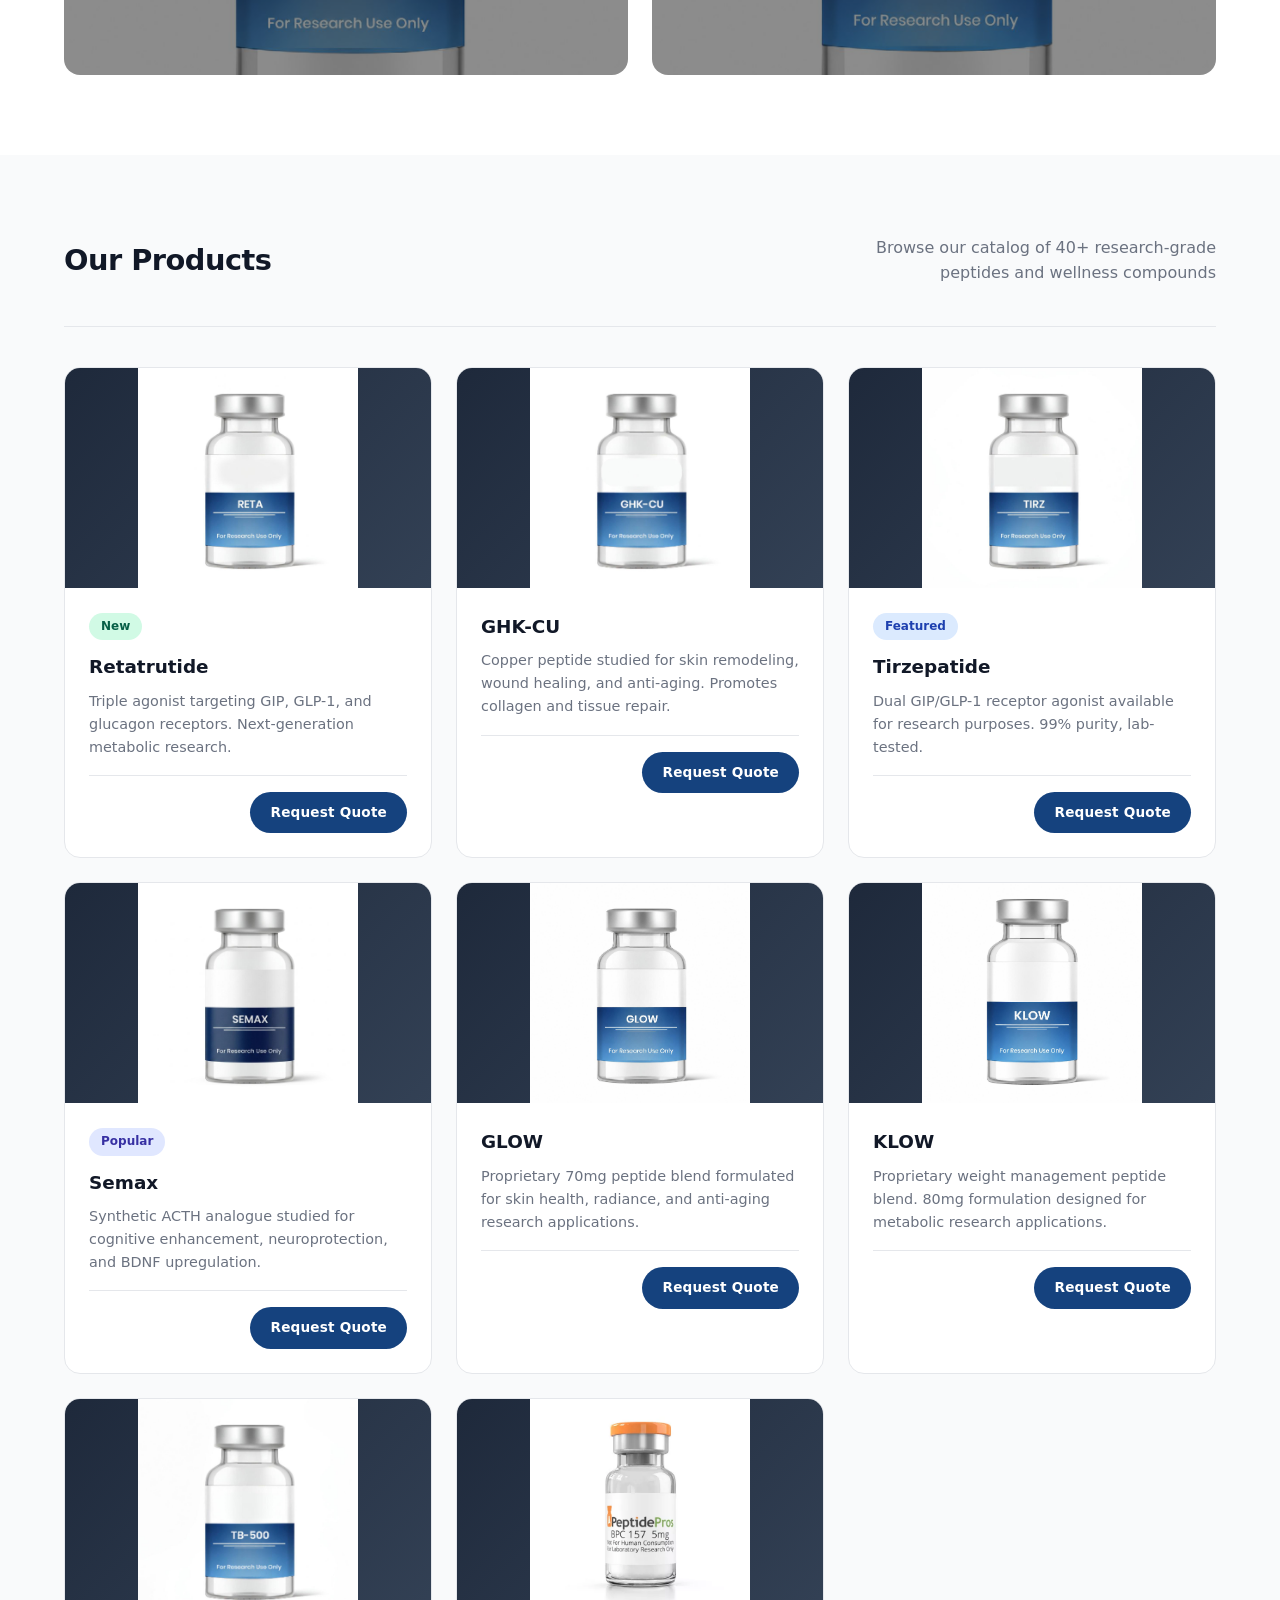
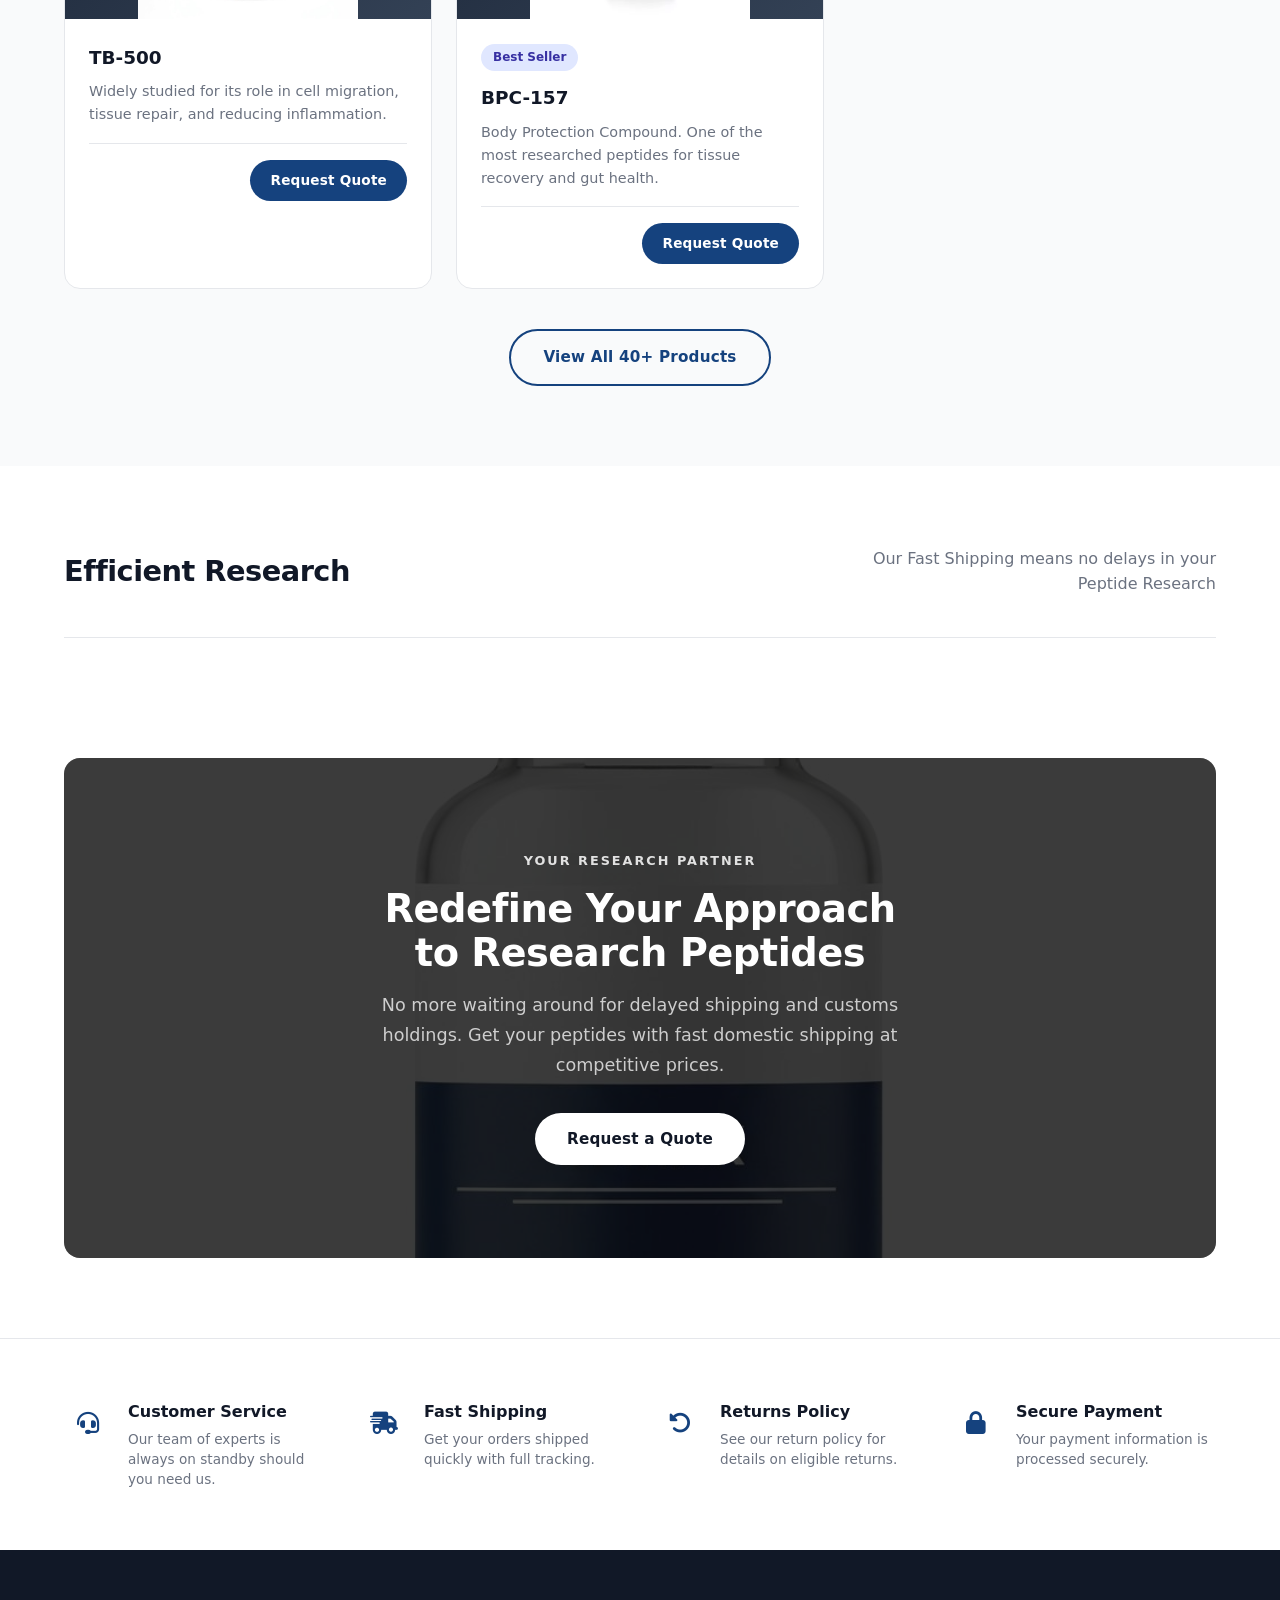
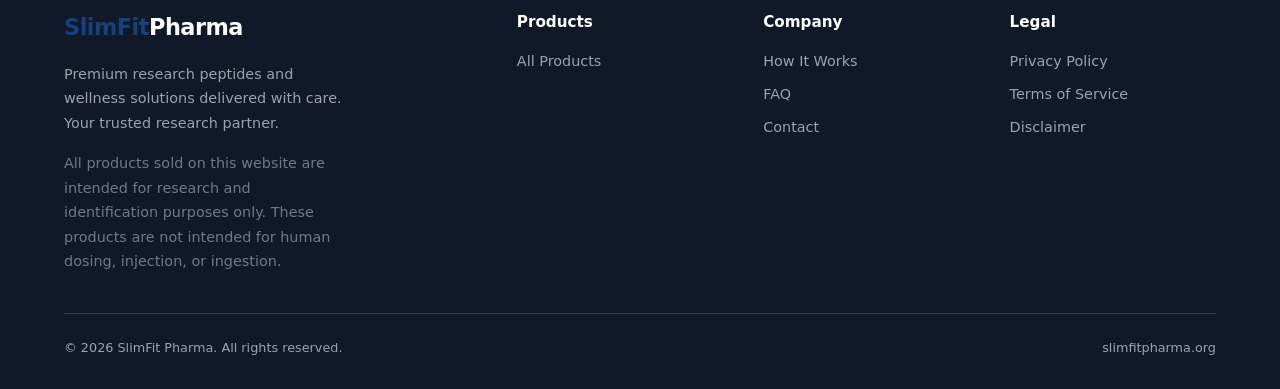
==== commit 2df7a77d: "Reorder homepage products: Reta, GHK, Tirz, Semax, Glow, Klow, TB-500, BPC - Homepage product grid n" ====
--- a/index.html
+++ b/index.html
@@ -105,12 +105,86 @@
       <div class="card-grid">
         <div class="product-card">
           <div class="product-image peptide-bg">
-            <img src="images/nad-plus.jpg" alt="NAD+ Vial" class="product-img">
+            <img src="images/retatrutide.jpg" alt="Retatrutide Vial" class="product-img">
+          </div>
+          <div class="product-body">
+            <span class="product-tag tag-new">New</span>
+            <h3>Retatrutide</h3>
+            <p>Triple agonist targeting GIP, GLP-1, and glucagon receptors. Next-generation metabolic research.</p>
+            <div class="product-meta">
+              <a href="contact.html" class="btn btn-primary btn-sm">Request Quote</a>
+            </div>
+          </div>
+        </div>
+        <div class="product-card">
+          <div class="product-image peptide-bg">
+            <img src="images/ghk-cu.jpg" alt="GHK-CU Vial" class="product-img">
+          </div>
+          <div class="product-body">
+            <h3>GHK-CU</h3>
+            <p>Copper peptide studied for skin remodeling, wound healing, and anti-aging. Promotes collagen and tissue repair.</p>
+            <div class="product-meta">
+              <a href="contact.html" class="btn btn-primary btn-sm">Request Quote</a>
+            </div>
+          </div>
+        </div>
+        <div class="product-card">
+          <div class="product-image peptide-bg">
+            <img src="images/tirzepatide-new.jpg" alt="Tirzepatide Vial" class="product-img">
+          </div>
+          <div class="product-body">
+            <span class="product-tag tag-featured">Featured</span>
+            <h3>Tirzepatide</h3>
+            <p>Dual GIP/GLP-1 receptor agonist available for research purposes. 99% purity, lab-tested.</p>
+            <div class="product-meta">
+              <a href="contact.html" class="btn btn-primary btn-sm">Request Quote</a>
+            </div>
+          </div>
+        </div>
+        <div class="product-card">
+          <div class="product-image peptide-bg">
+            <img src="images/semax.jpg" alt="Semax Vial" class="product-img">
           </div>
           <div class="product-body">
             <span class="product-tag tag-popular">Popular</span>
-            <h3>NAD+</h3>
-            <p>Essential coenzyme for cellular energy, DNA repair, and longevity. Injectable research format.</p>
+            <h3>Semax</h3>
+            <p>Synthetic ACTH analogue studied for cognitive enhancement, neuroprotection, and BDNF upregulation.</p>
+            <div class="product-meta">
+              <a href="contact.html" class="btn btn-primary btn-sm">Request Quote</a>
+            </div>
+          </div>
+        </div>
+        <div class="product-card">
+          <div class="product-image peptide-bg">
+            <img src="images/glow.jpg" alt="GLOW Vial" class="product-img">
+          </div>
+          <div class="product-body">
+            <h3>GLOW</h3>
+            <p>Proprietary 70mg peptide blend formulated for skin health, radiance, and anti-aging research applications.</p>
+            <div class="product-meta">
+              <a href="contact.html" class="btn btn-primary btn-sm">Request Quote</a>
+            </div>
+          </div>
+        </div>
+        <div class="product-card">
+          <div class="product-image peptide-bg">
+            <img src="images/klow.jpg" alt="KLOW Vial" class="product-img">
+          </div>
+          <div class="product-body">
+            <h3>KLOW</h3>
+            <p>Proprietary weight management peptide blend. 80mg formulation designed for metabolic research applications.</p>
+            <div class="product-meta">
+              <a href="contact.html" class="btn btn-primary btn-sm">Request Quote</a>
+            </div>
+          </div>
+        </div>
+        <div class="product-card">
+          <div class="product-image peptide-bg">
+            <img src="images/tb500-new.jpg" alt="TB-500 Vial" class="product-img">
+          </div>
+          <div class="product-body">
+            <h3>TB-500</h3>
+            <p>Widely studied for its role in cell migration, tissue repair, and reducing inflammation.</p>
             <div class="product-meta">
               <a href="contact.html" class="btn btn-primary btn-sm">Request Quote</a>
             </div>
@@ -124,95 +198,6 @@
             <span class="product-tag tag-popular">Best Seller</span>
             <h3>BPC-157</h3>
             <p>Body Protection Compound. One of the most researched peptides for tissue recovery and gut health.</p>
-            <div class="product-meta">
-              <a href="contact.html" class="btn btn-primary btn-sm">Request Quote</a>
-            </div>
-          </div>
-        </div>
-        <div class="product-card">
-          <div class="product-image peptide-bg">
-            <img src="images/tb500-new.jpg" alt="TB-500 Vial" class="product-img">
-          </div>
-          <div class="product-body">
-            <h3>TB-500</h3>
-            <p>Widely studied for its role in cell migration, tissue repair, and reducing inflammation.</p>
-            <div class="product-meta">
-              <a href="contact.html" class="btn btn-primary btn-sm">Request Quote</a>
-            </div>
-          </div>
-        </div>
-        <div class="product-card">
-          <div class="product-image peptide-bg">
-            <img src="images/tesamorelin-ipa.jpg" alt="Tesamorelin/Ipamorelin Blend" class="product-img">
-          </div>
-          <div class="product-body">
-            <span class="product-tag tag-featured">Popular Blend</span>
-            <h3>Tesamorelin / Ipamorelin</h3>
-            <p>Synergistic GHRH + GHRP blend for enhanced growth hormone release and body composition research.</p>
-            <div class="product-meta">
-              <a href="contact.html" class="btn btn-primary btn-sm">Request Quote</a>
-            </div>
-          </div>
-        </div>
-        <div class="product-card">
-          <div class="product-image peptide-bg">
-            <img src="images/glow.jpg" alt="GLOW Vial" class="product-img">
-          </div>
-          <div class="product-body">
-            <h3>GLOW</h3>
-            <p>Proprietary 70mg peptide blend formulated for skin health, radiance, and anti-aging research applications.</p>
-            <div class="product-meta">
-              <a href="contact.html" class="btn btn-primary btn-sm">Request Quote</a>
-            </div>
-          </div>
-        </div>
-        <div class="product-card">
-          <div class="product-image peptide-bg">
-            <img src="images/bpc157-tb500-new.jpg" alt="BPC-157/TB-500 Blend" class="product-img">
-          </div>
-          <div class="product-body">
-            <span class="product-tag tag-featured">Popular Blend</span>
-            <h3>BPC-157 / TB-500 Blend</h3>
-            <p>Synergistic combination of two leading recovery peptides. Studied for enhanced tissue repair.</p>
-            <div class="product-meta">
-              <a href="contact.html" class="btn btn-primary btn-sm">Request Quote</a>
-            </div>
-          </div>
-        </div>
-        <div class="product-card">
-          <div class="product-image peptide-bg">
-            <img src="images/semaglutide-new.jpg" alt="Semaglutide Vial" class="product-img">
-          </div>
-          <div class="product-body">
-            <span class="product-tag tag-popular">High Demand</span>
-            <h3>Semaglutide</h3>
-            <p>GLP-1 receptor agonist widely studied for appetite regulation and metabolic health. 99% purity.</p>
-            <div class="product-meta">
-              <a href="contact.html" class="btn btn-primary btn-sm">Request Quote</a>
-            </div>
-          </div>
-        </div>
-        <div class="product-card">
-          <div class="product-image peptide-bg">
-            <img src="images/tirzepatide-new.jpg" alt="Tirzepatide Vial" class="product-img">
-          </div>
-          <div class="product-body">
-            <span class="product-tag tag-featured">Featured</span>
-            <h3>Tirzepatide</h3>
-            <p>Dual GIP/GLP-1 receptor agonist available for research purposes. 99% purity, lab-tested.</p>
-            <div class="product-meta">
-              <a href="contact.html" class="btn btn-primary btn-sm">Request Quote</a>
-            </div>
-          </div>
-        </div>
-        <div class="product-card">
-          <div class="product-image peptide-bg">
-            <img src="images/retatrutide.jpg" alt="Retatrutide Vial" class="product-img">
-          </div>
-          <div class="product-body">
-            <span class="product-tag tag-new">New</span>
-            <h3>Retatrutide</h3>
-            <p>Triple agonist targeting GIP, GLP-1, and glucagon receptors. Next-generation metabolic research.</p>
             <div class="product-meta">
               <a href="contact.html" class="btn btn-primary btn-sm">Request Quote</a>
             </div>
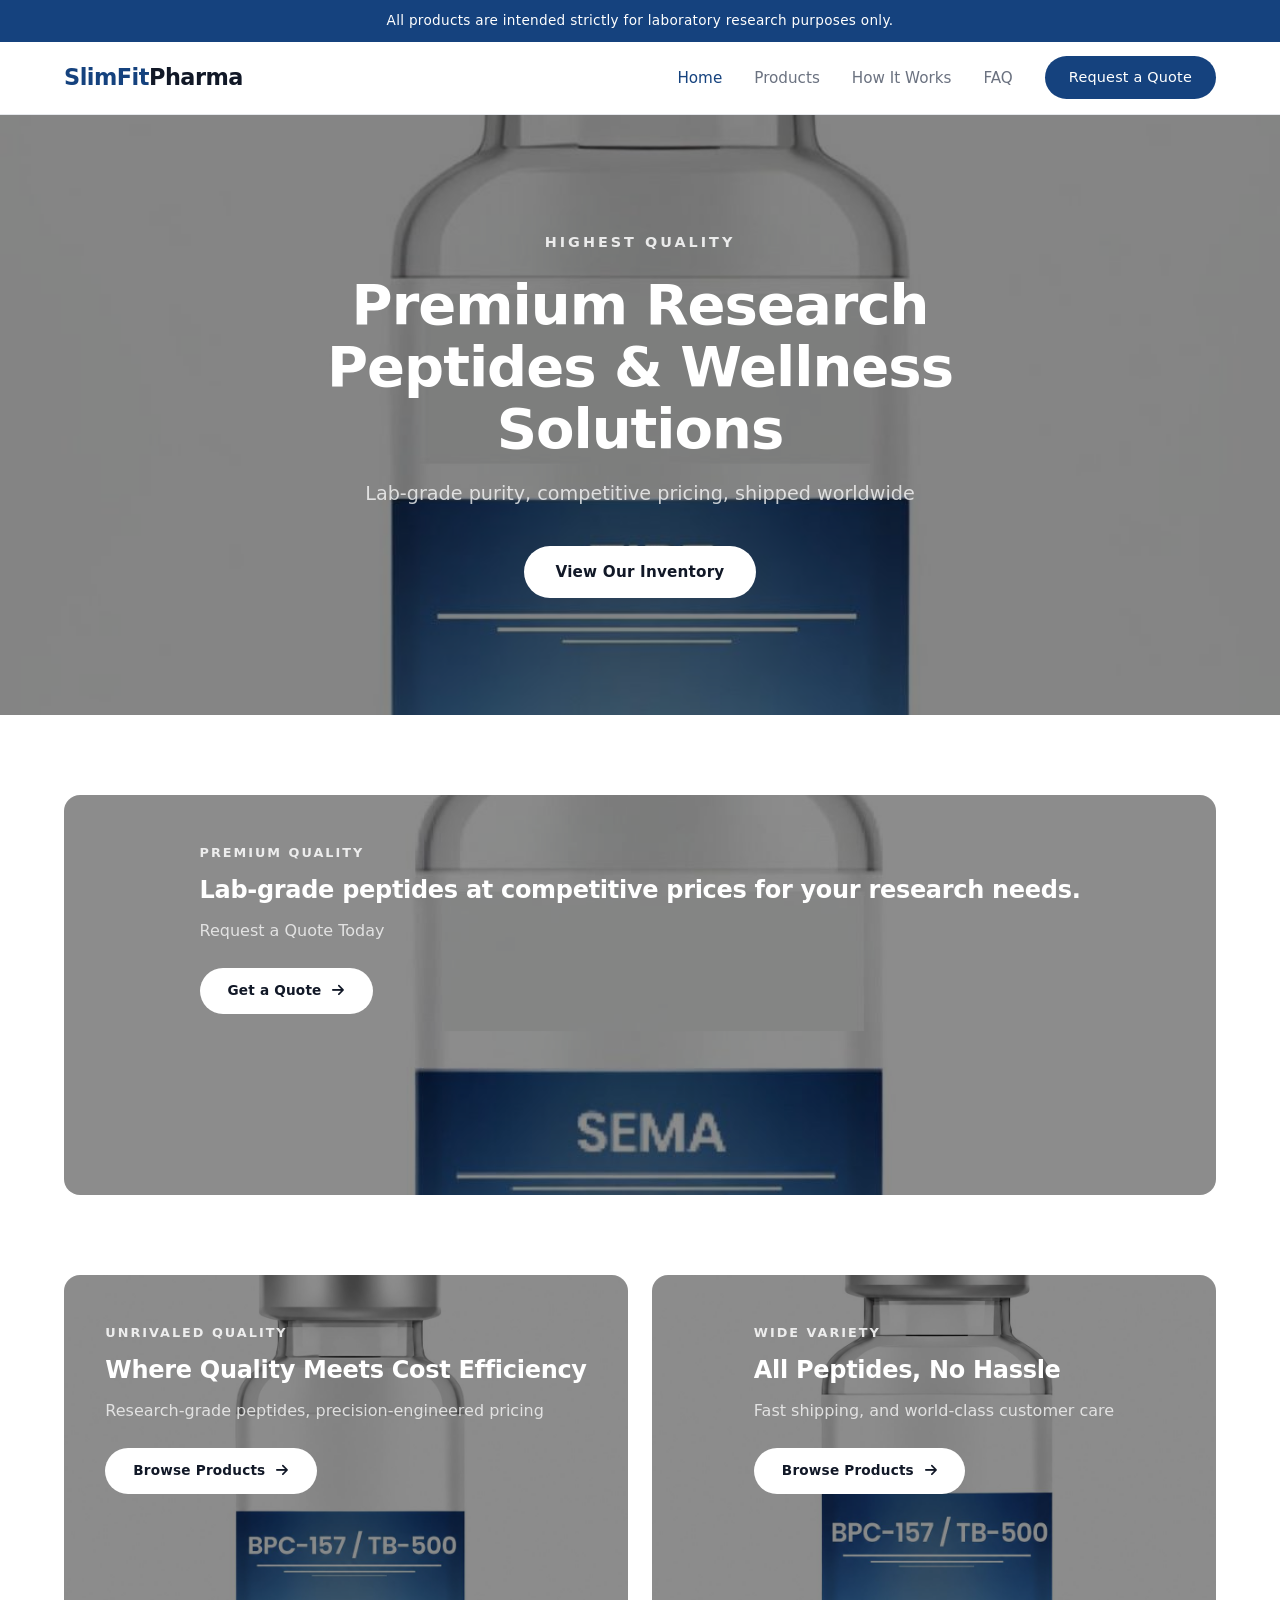
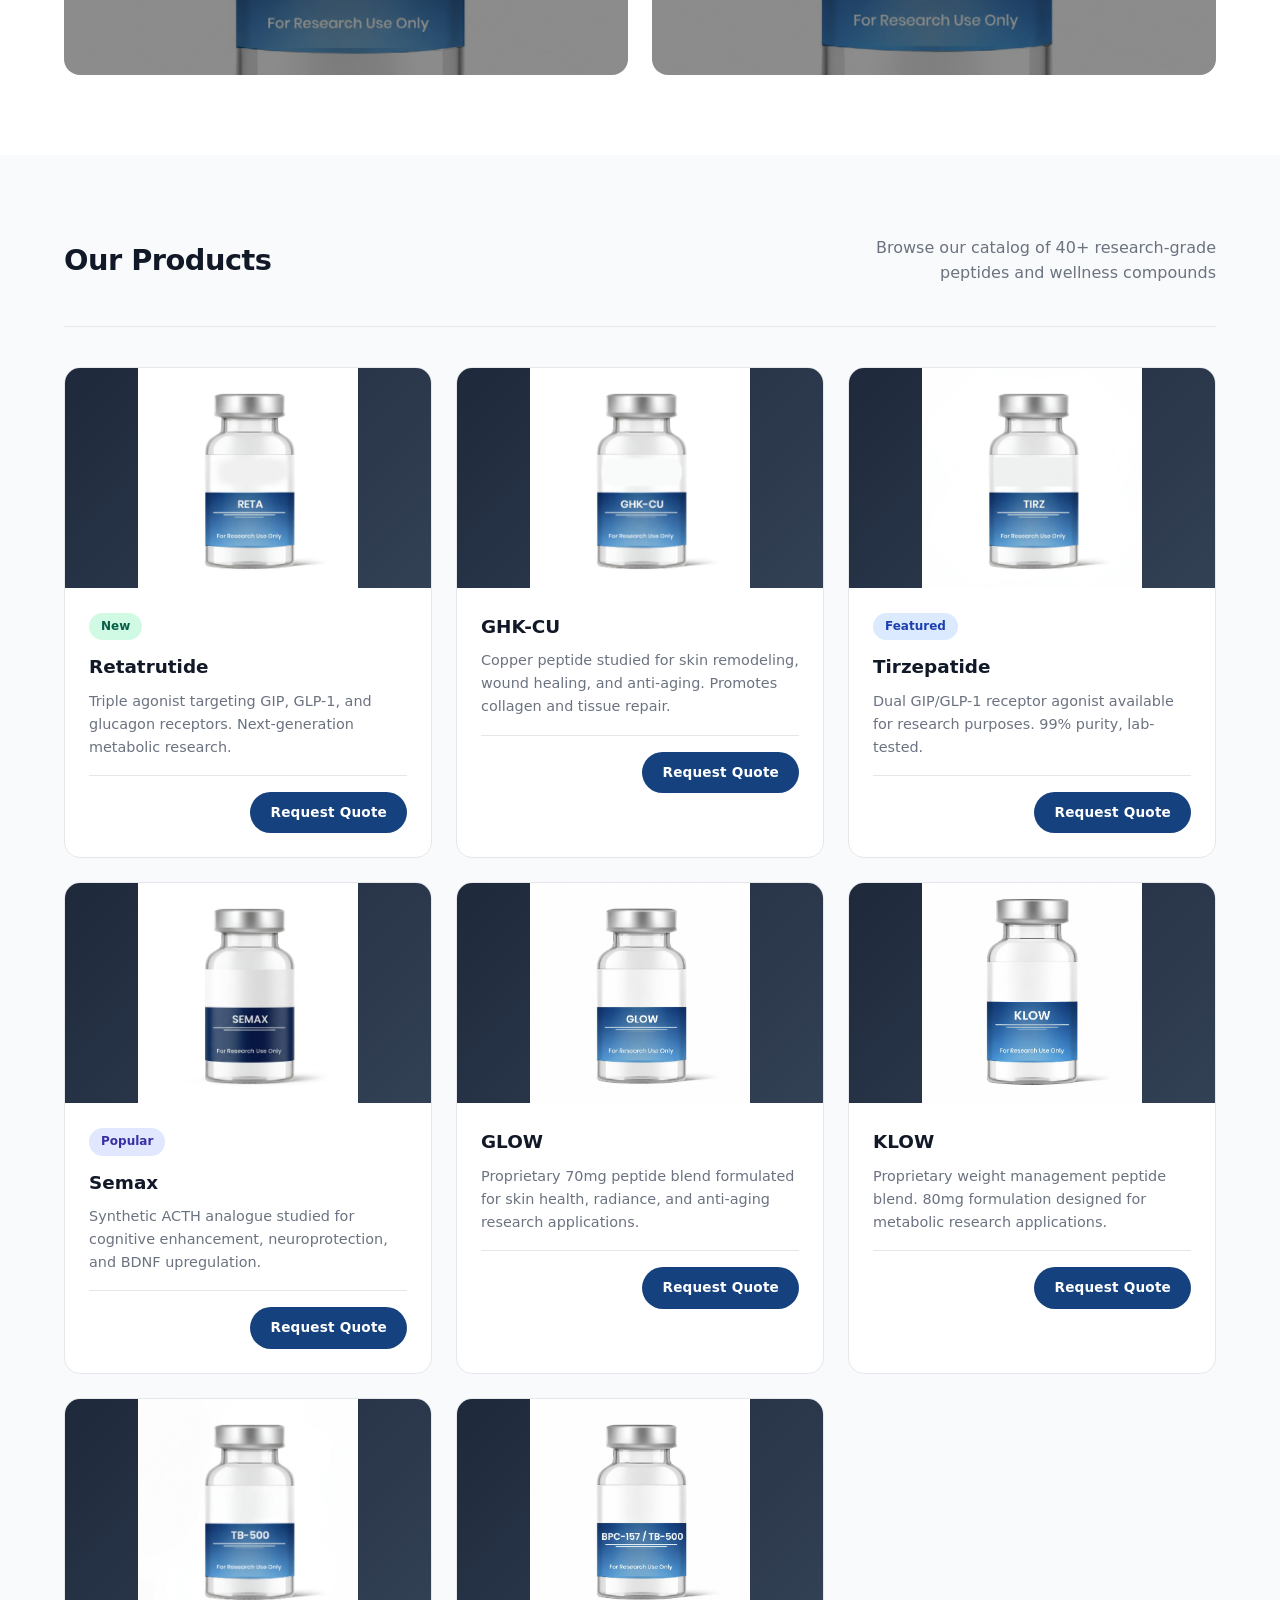
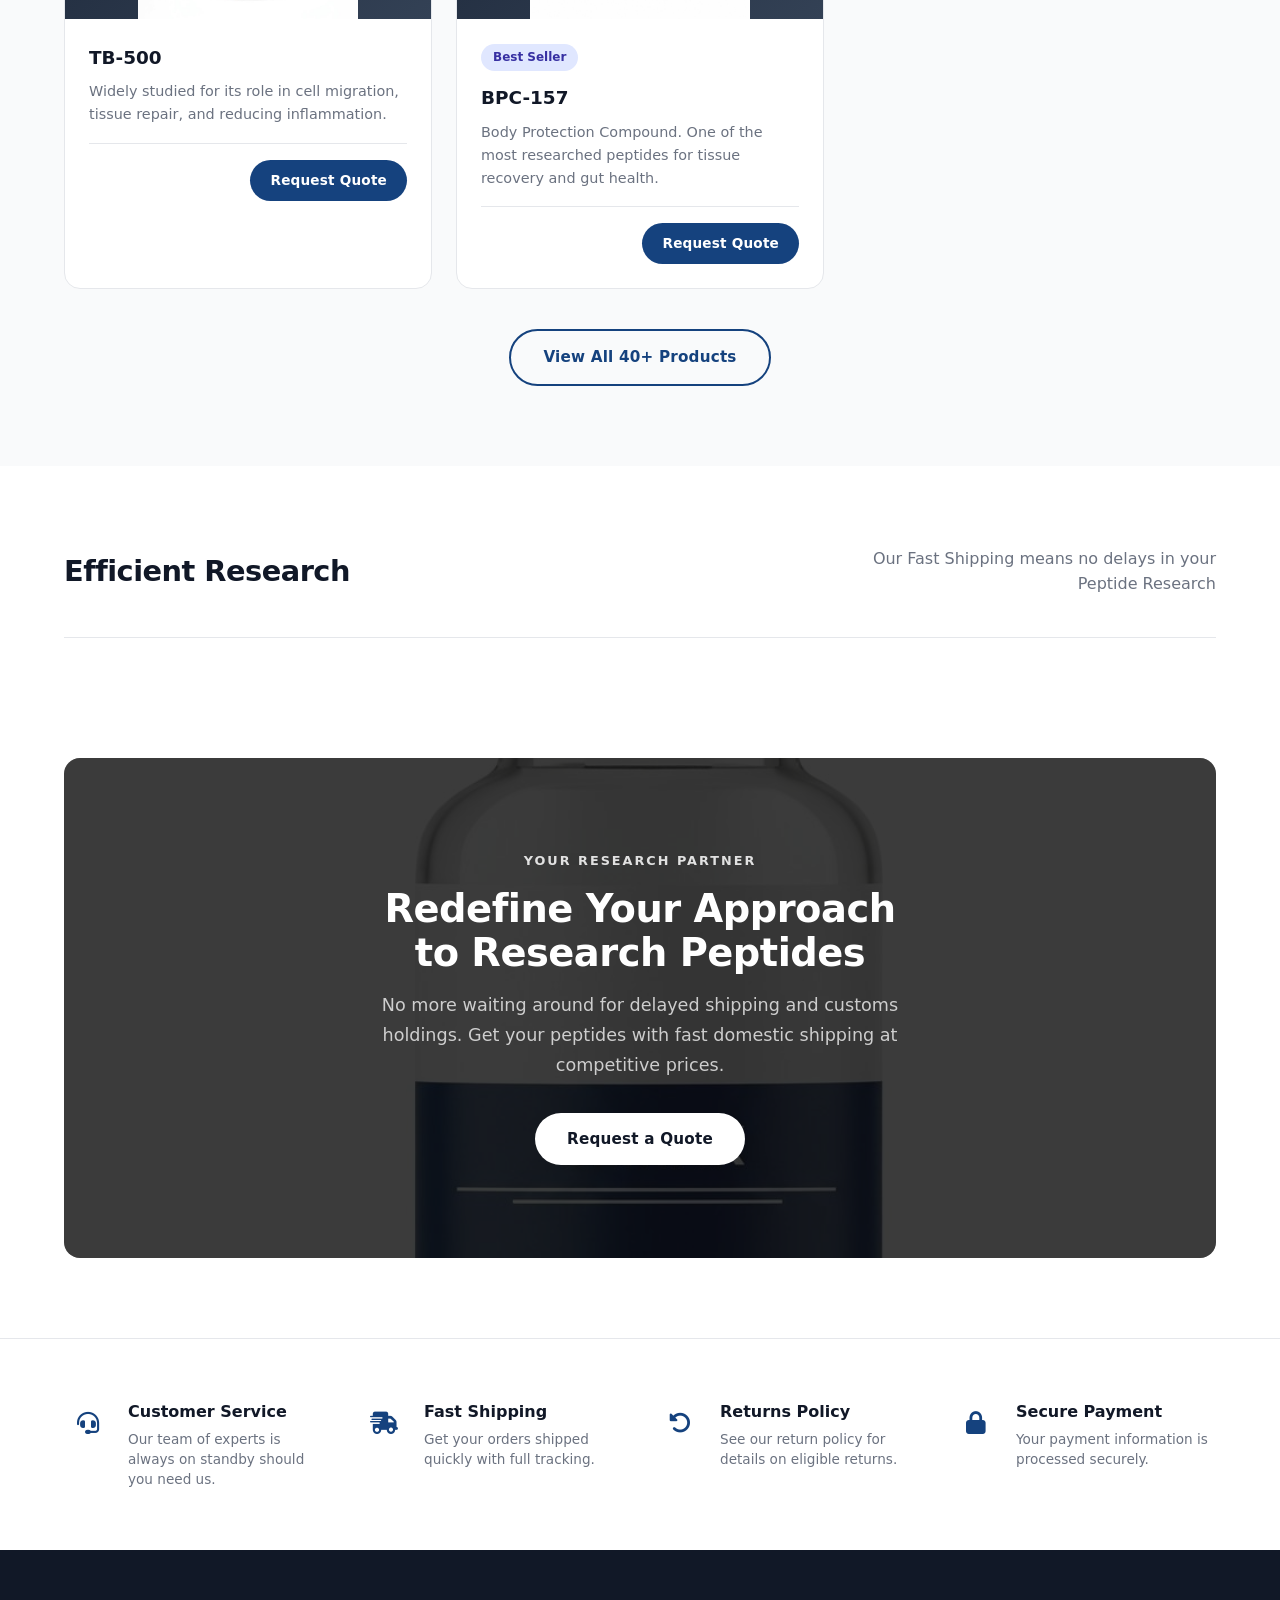
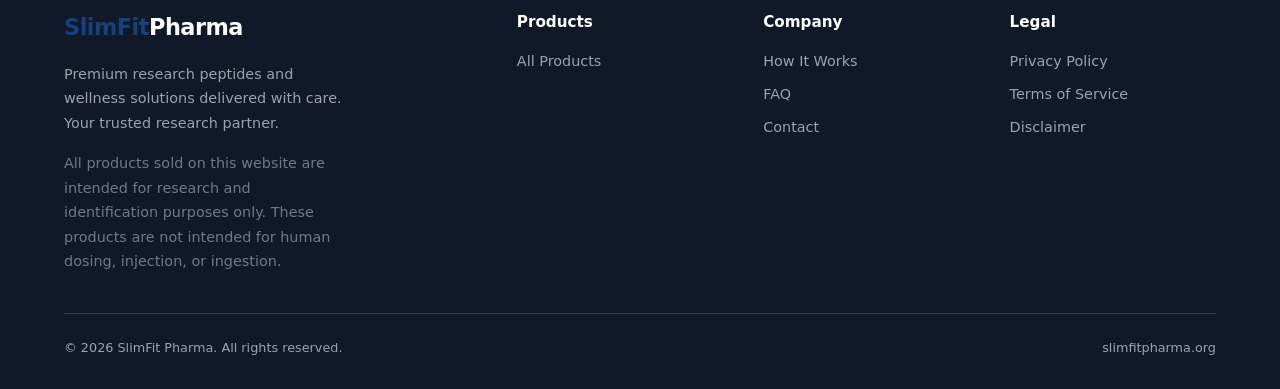
==== commit ab285c1c: "Replace BPC-157 product image with new vial photo Co-Authored-By: Claude Opus 4.6 (1M context) <nore" ====
--- a/index.html
+++ b/index.html
@@ -192,7 +192,7 @@
         </div>
         <div class="product-card">
           <div class="product-image peptide-bg">
-            <img src="images/bpc-157.jpg" alt="BPC-157 Vial" class="product-img">
+            <img src="images/bpc-157-new.jpg" alt="BPC-157 Vial" class="product-img">
           </div>
           <div class="product-body">
             <span class="product-tag tag-popular">Best Seller</span>
